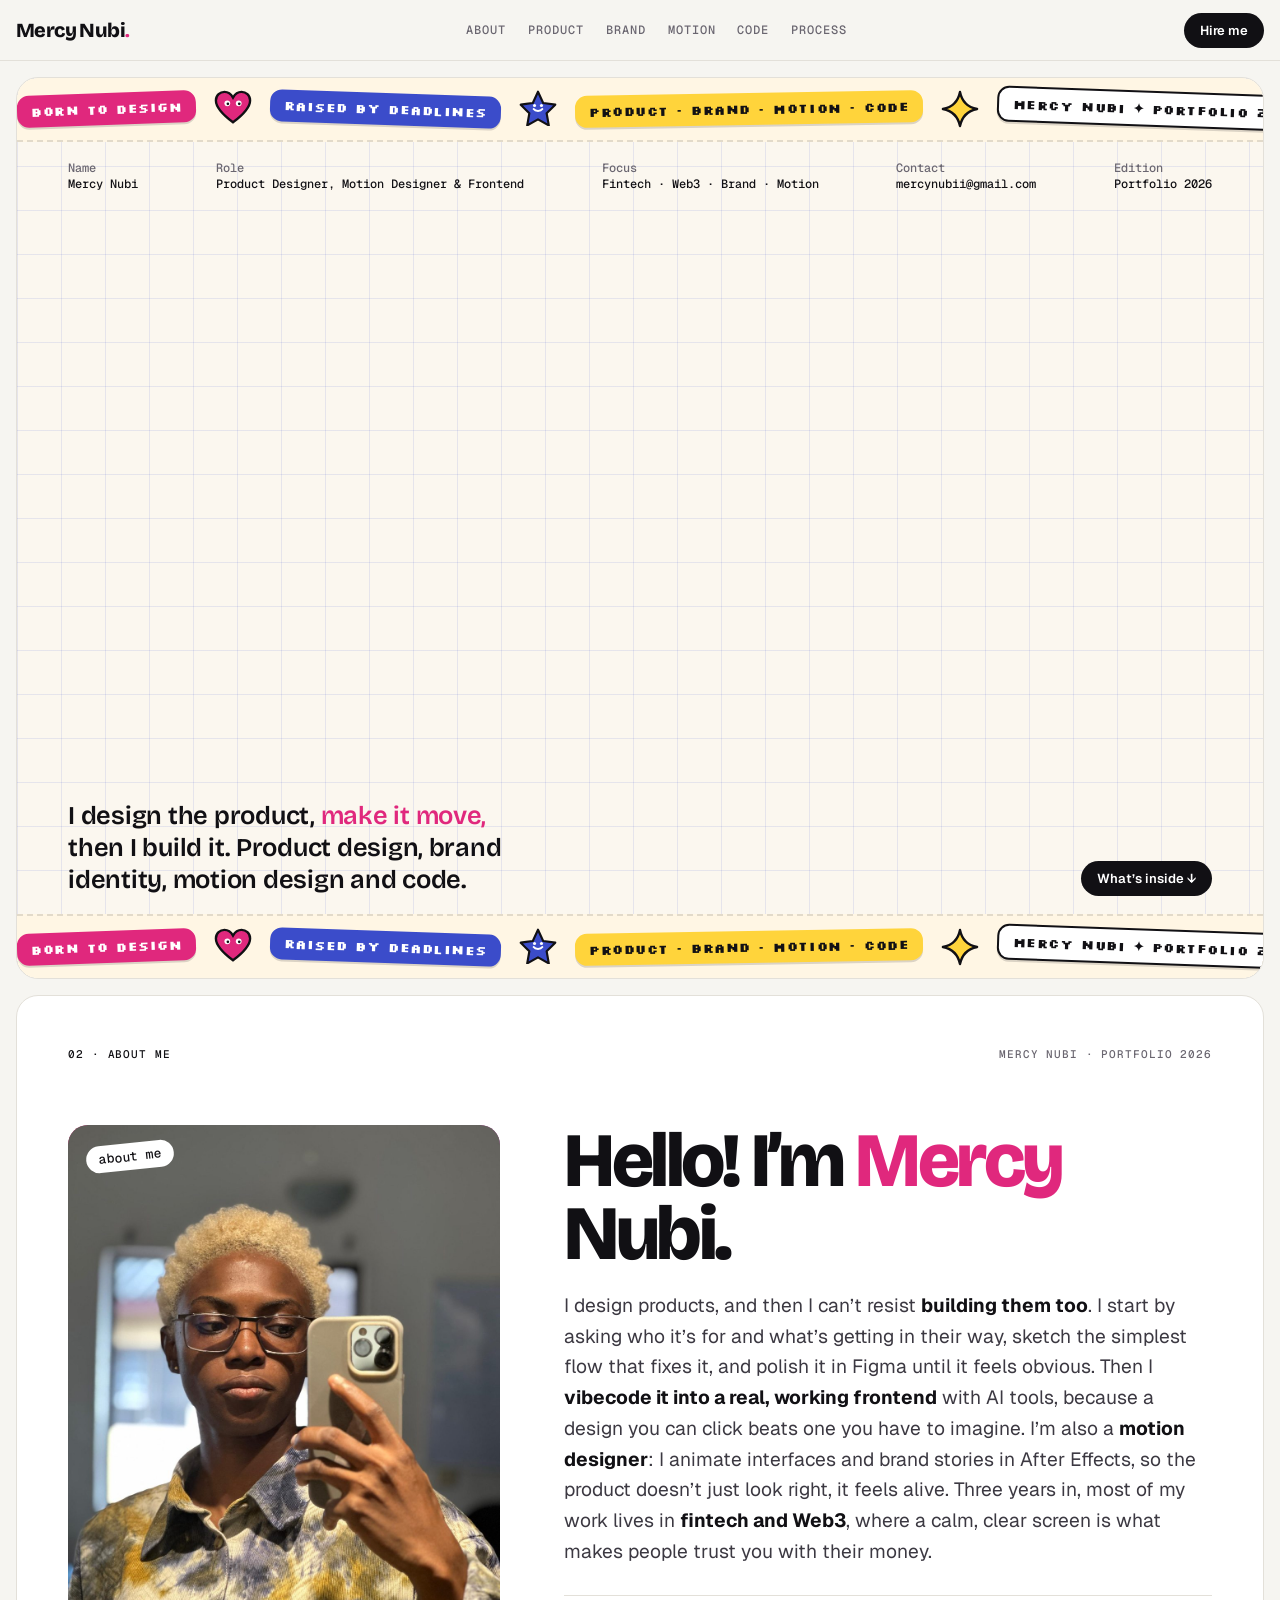
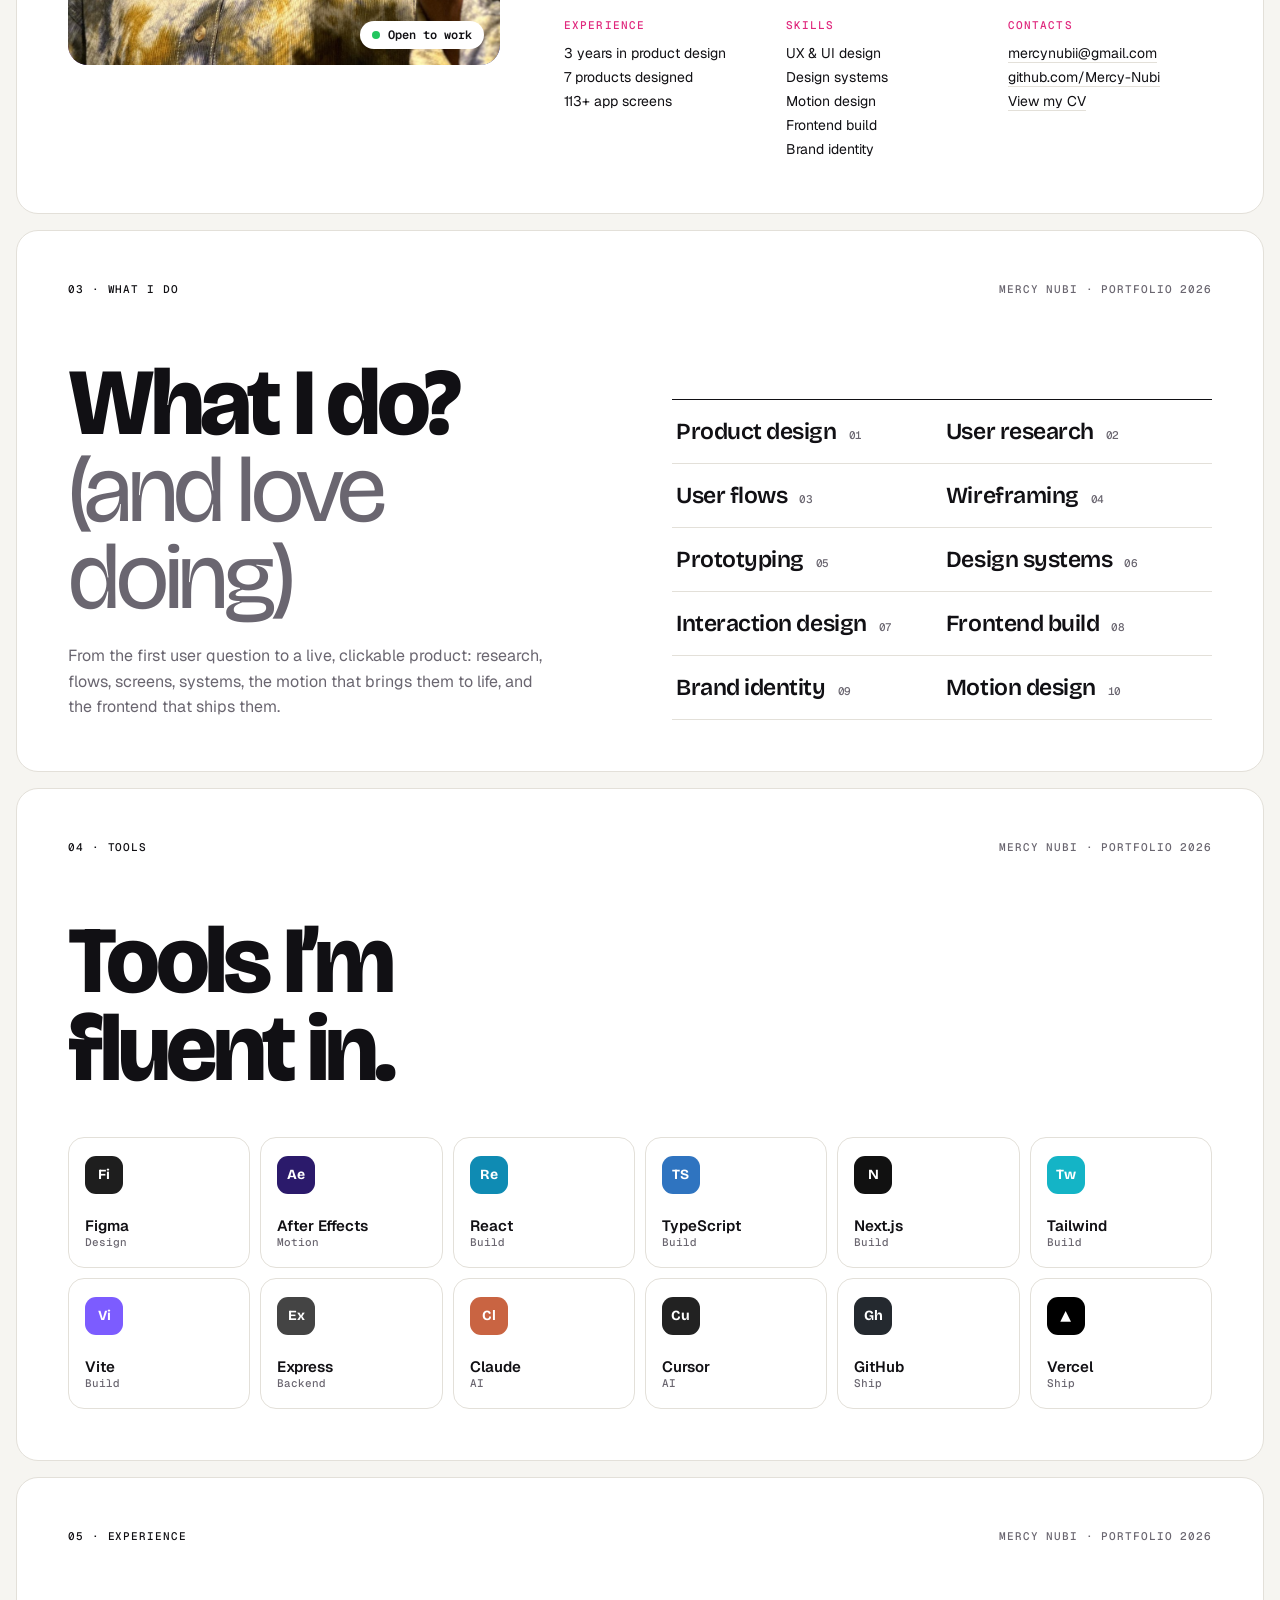
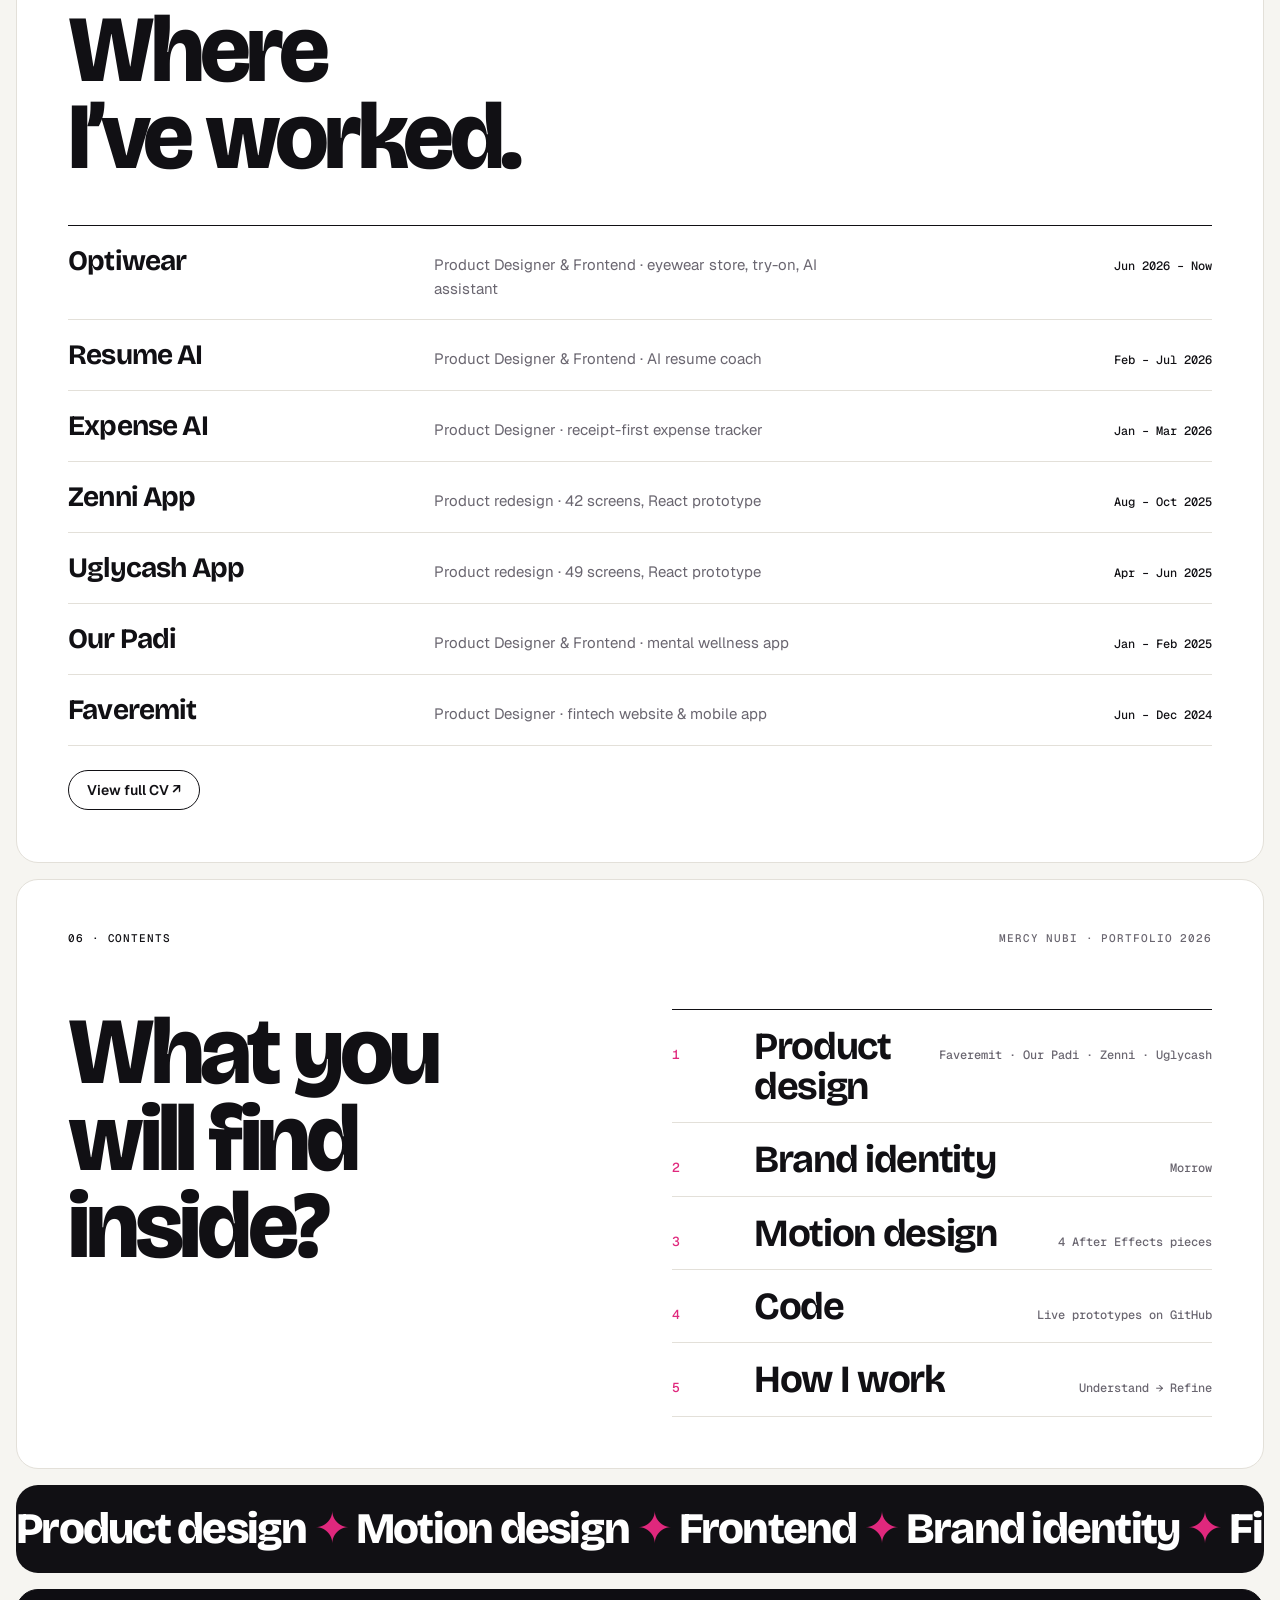
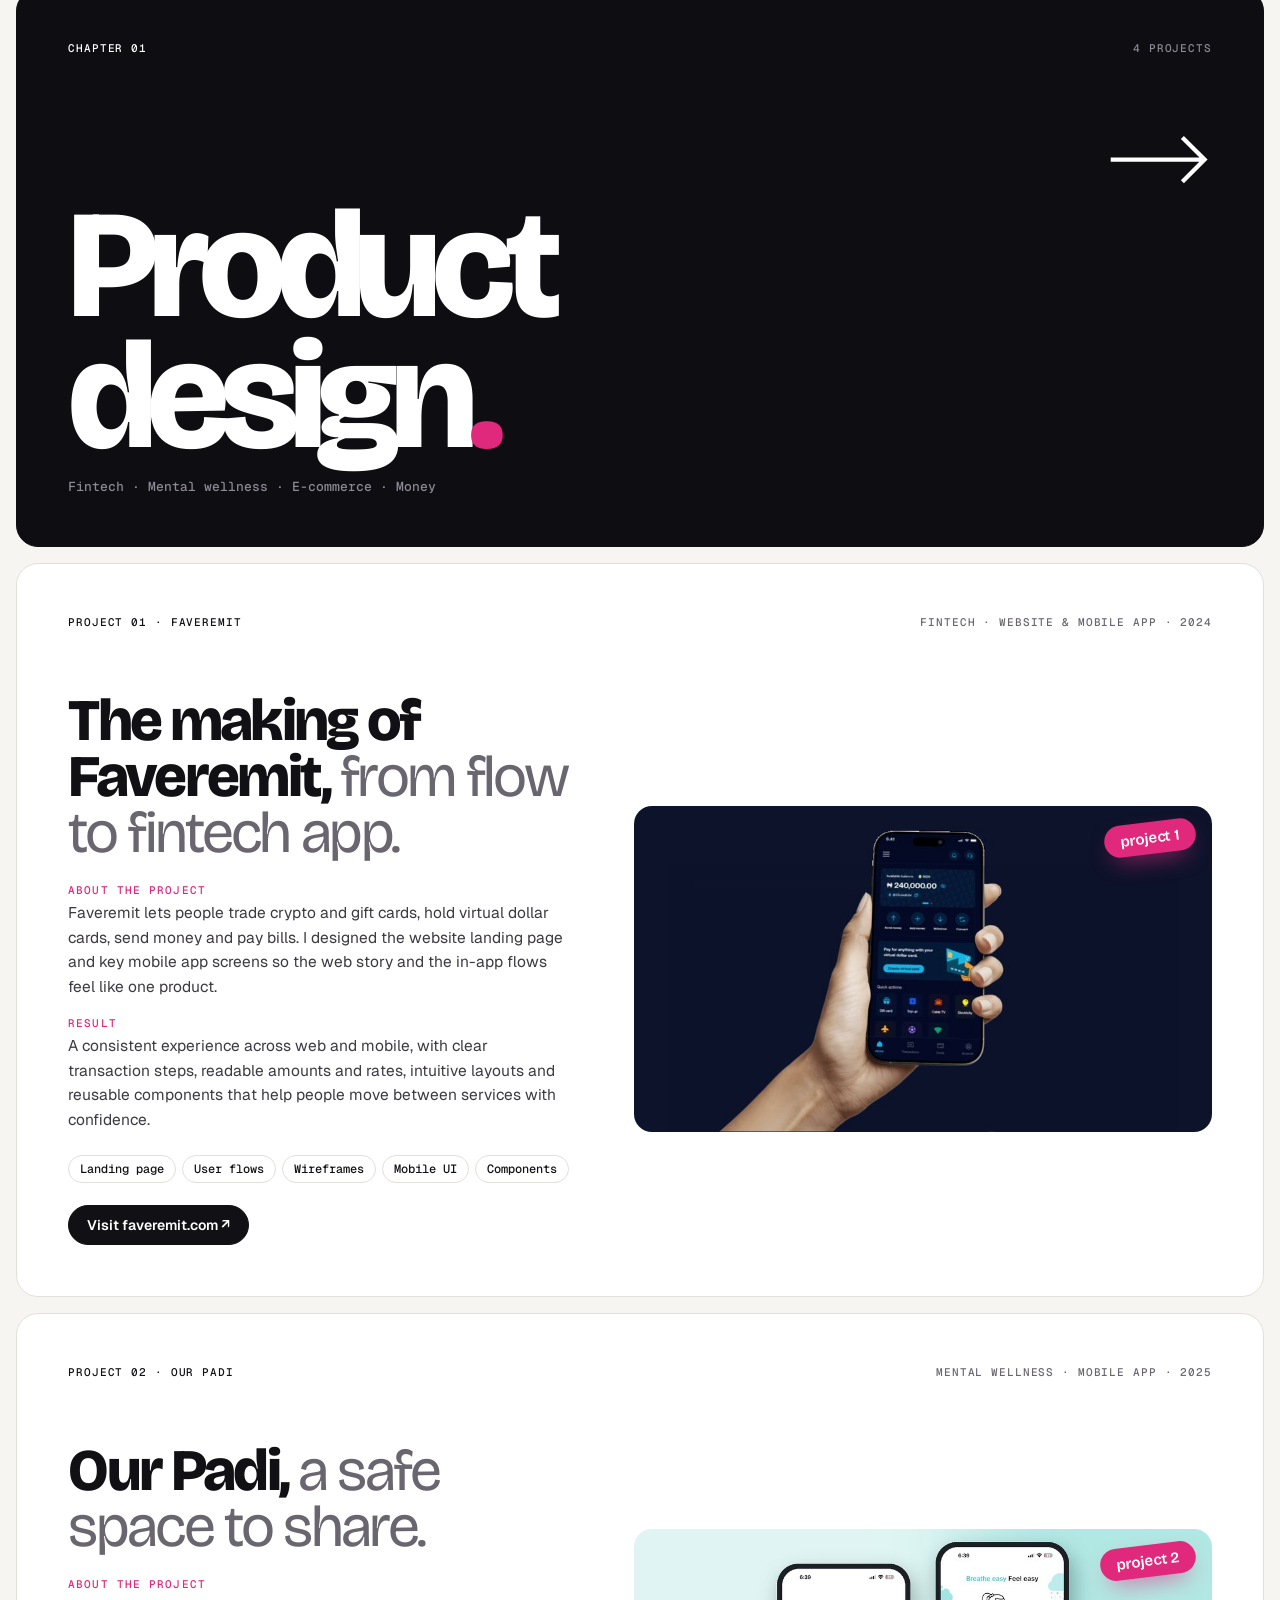
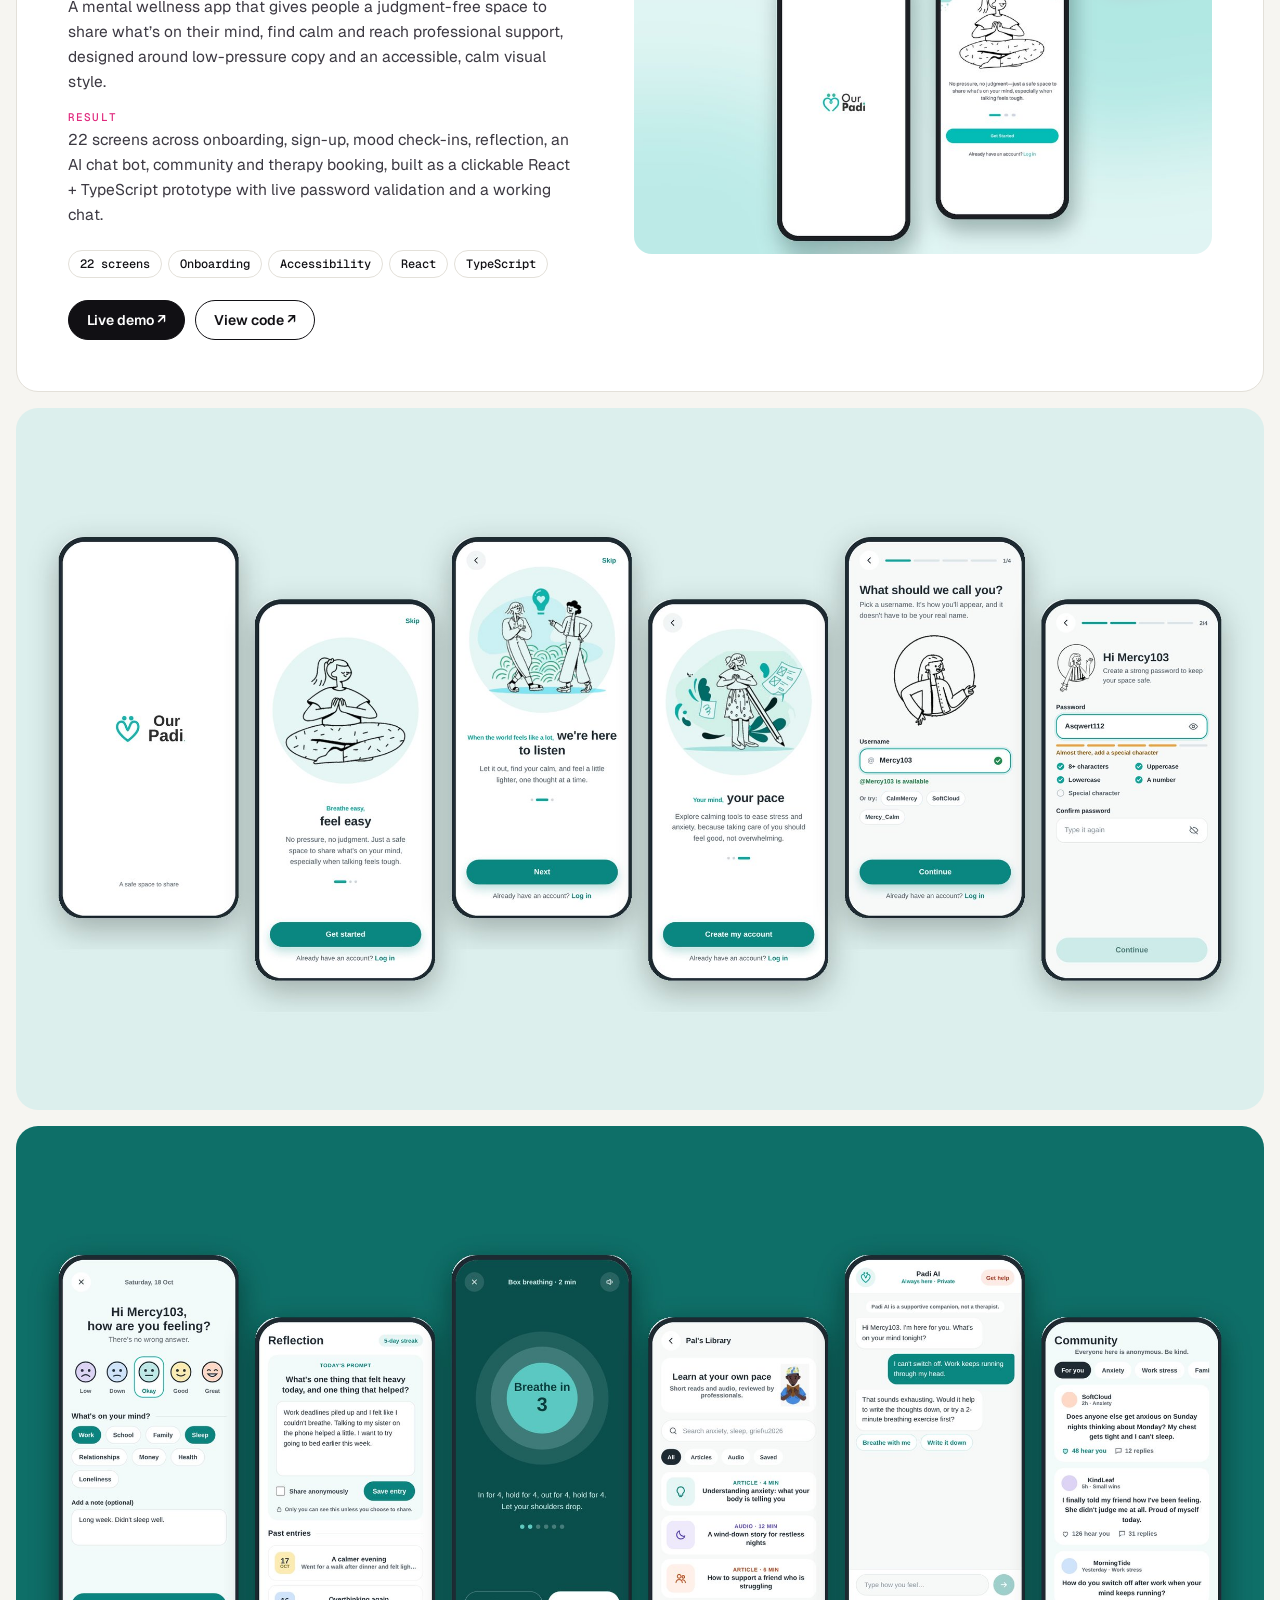
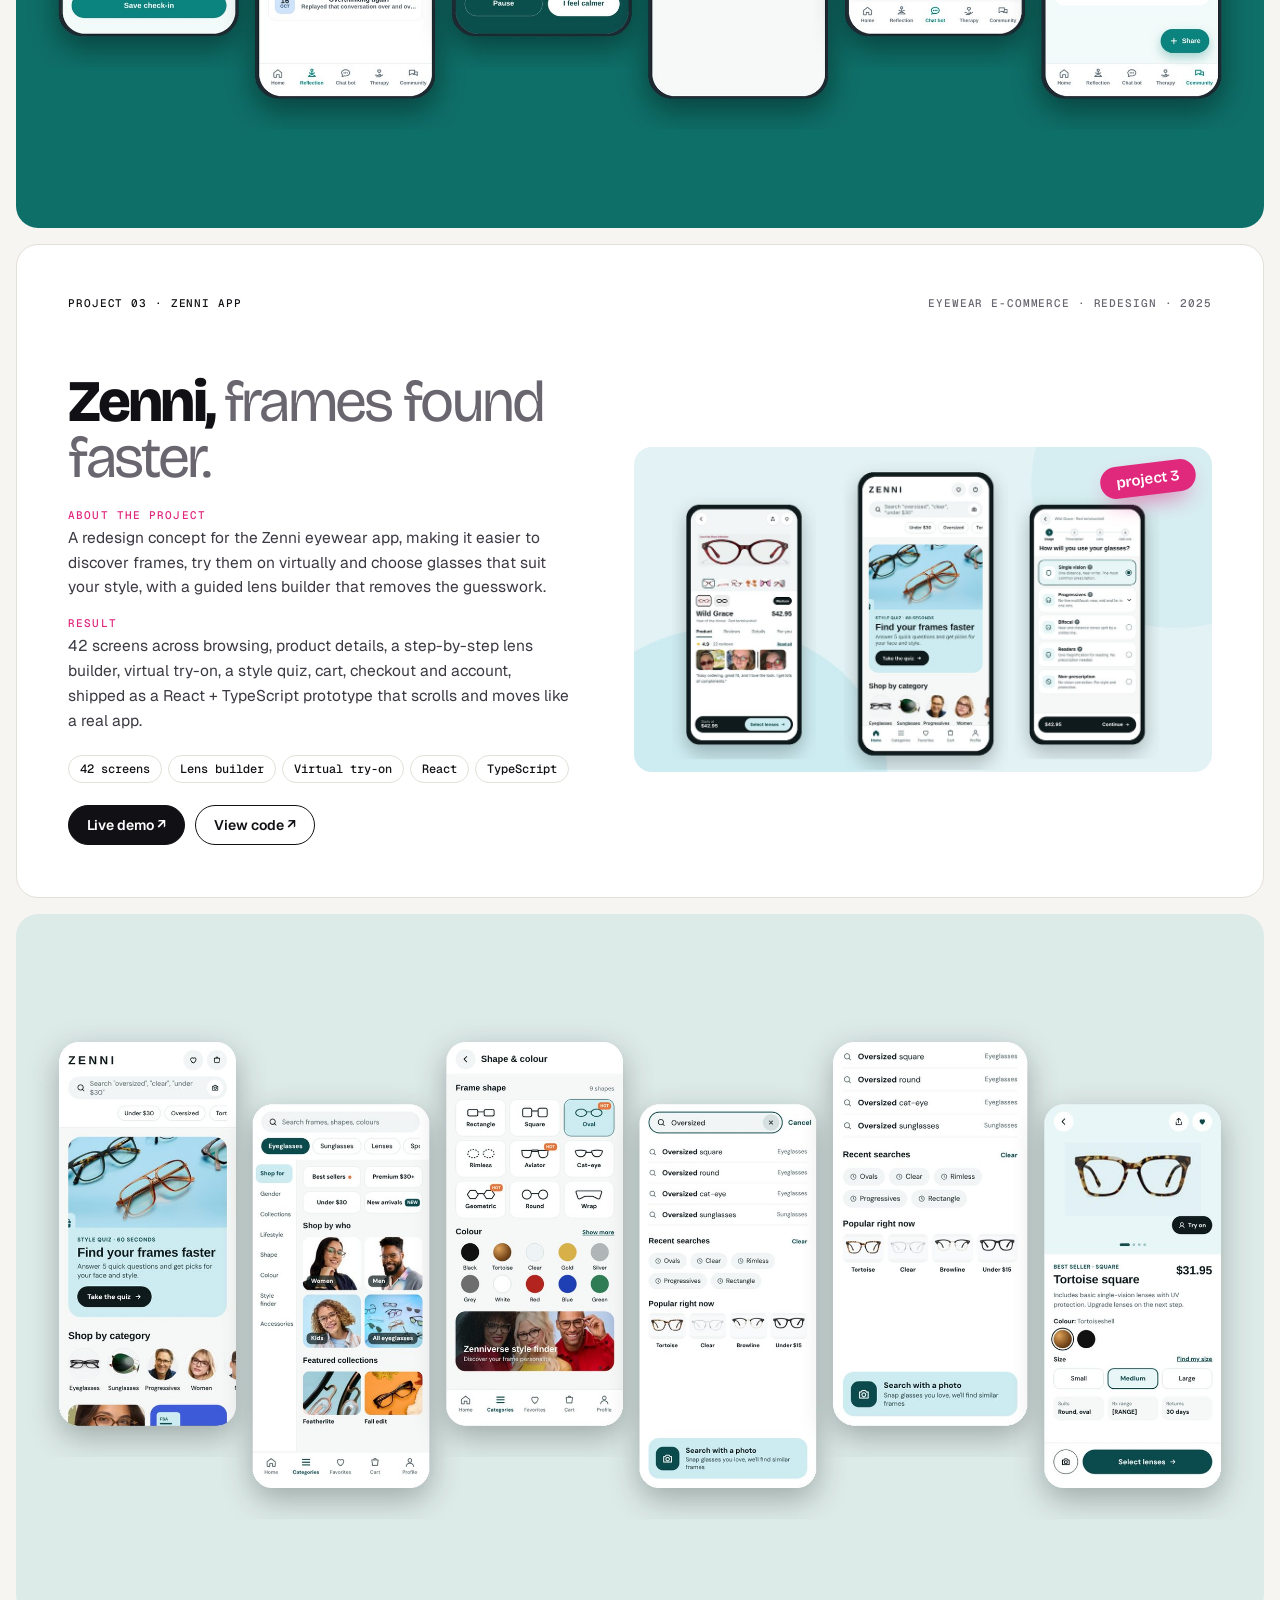
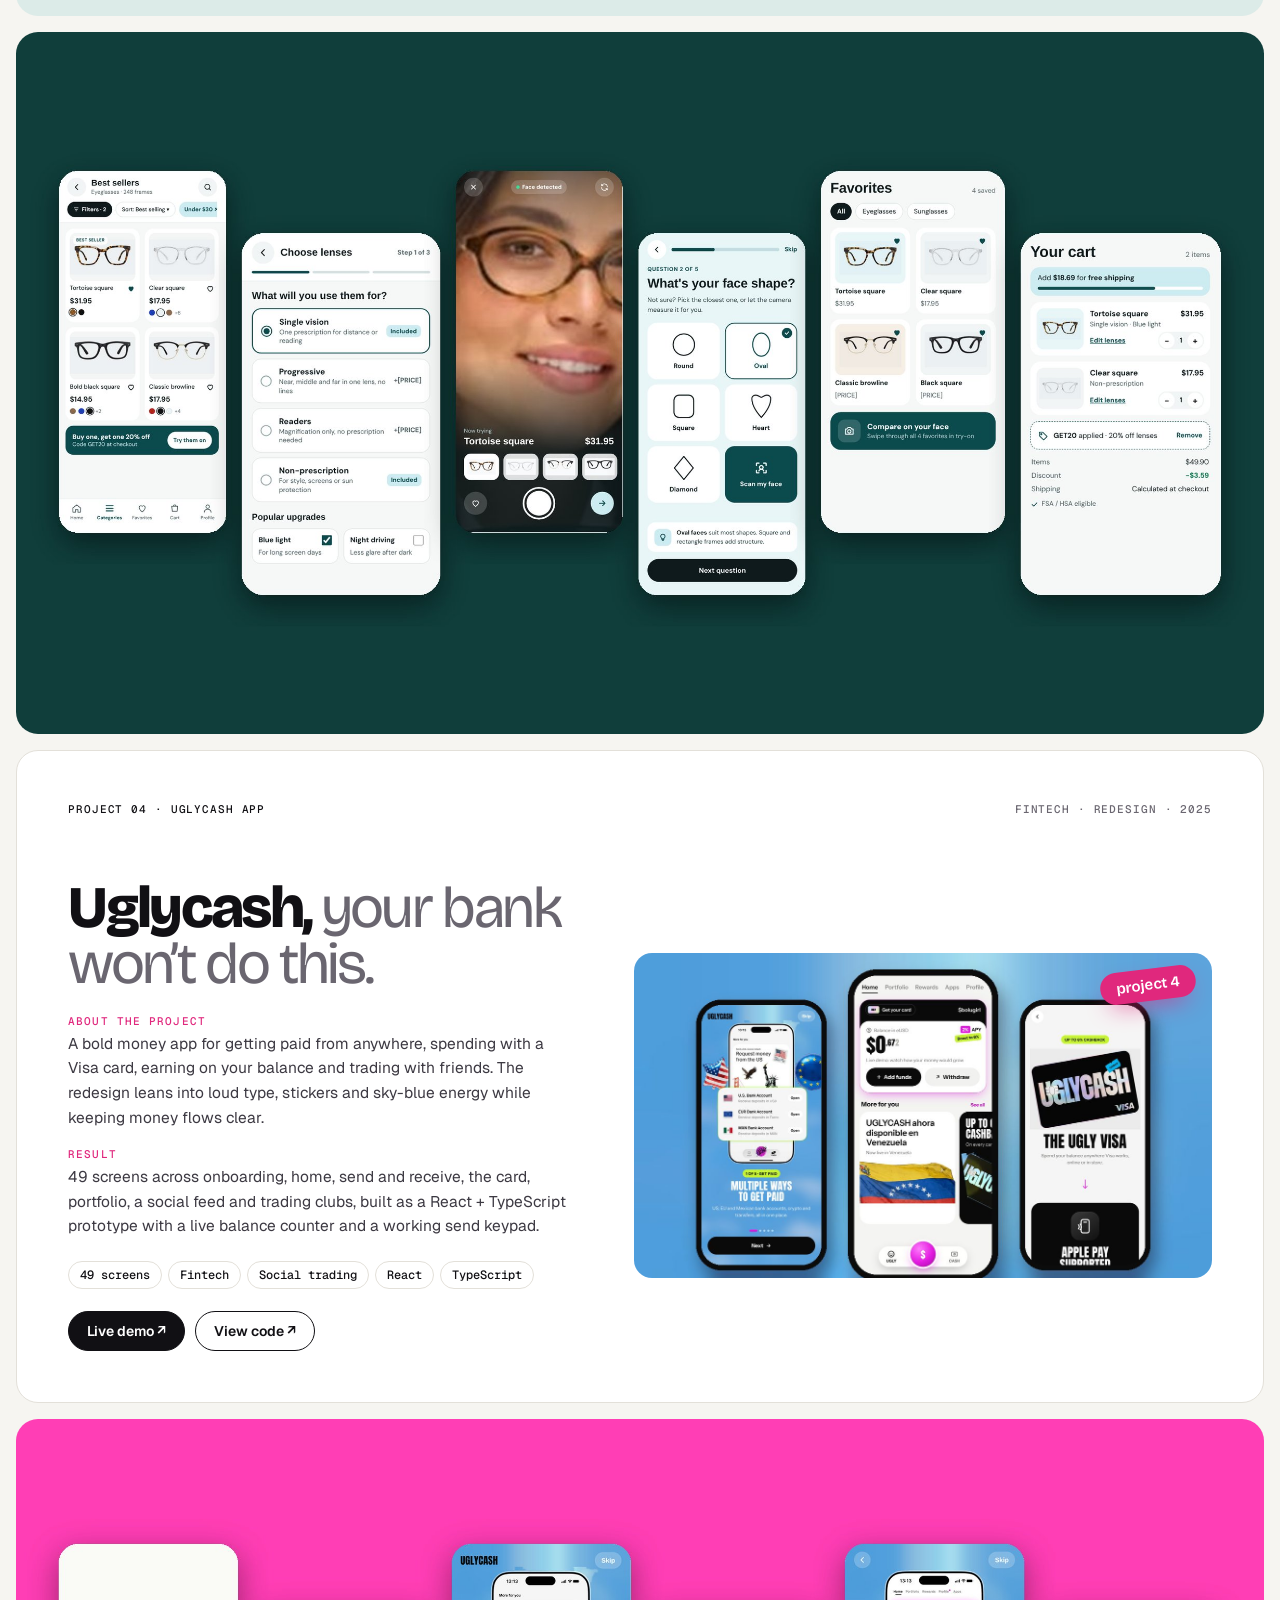
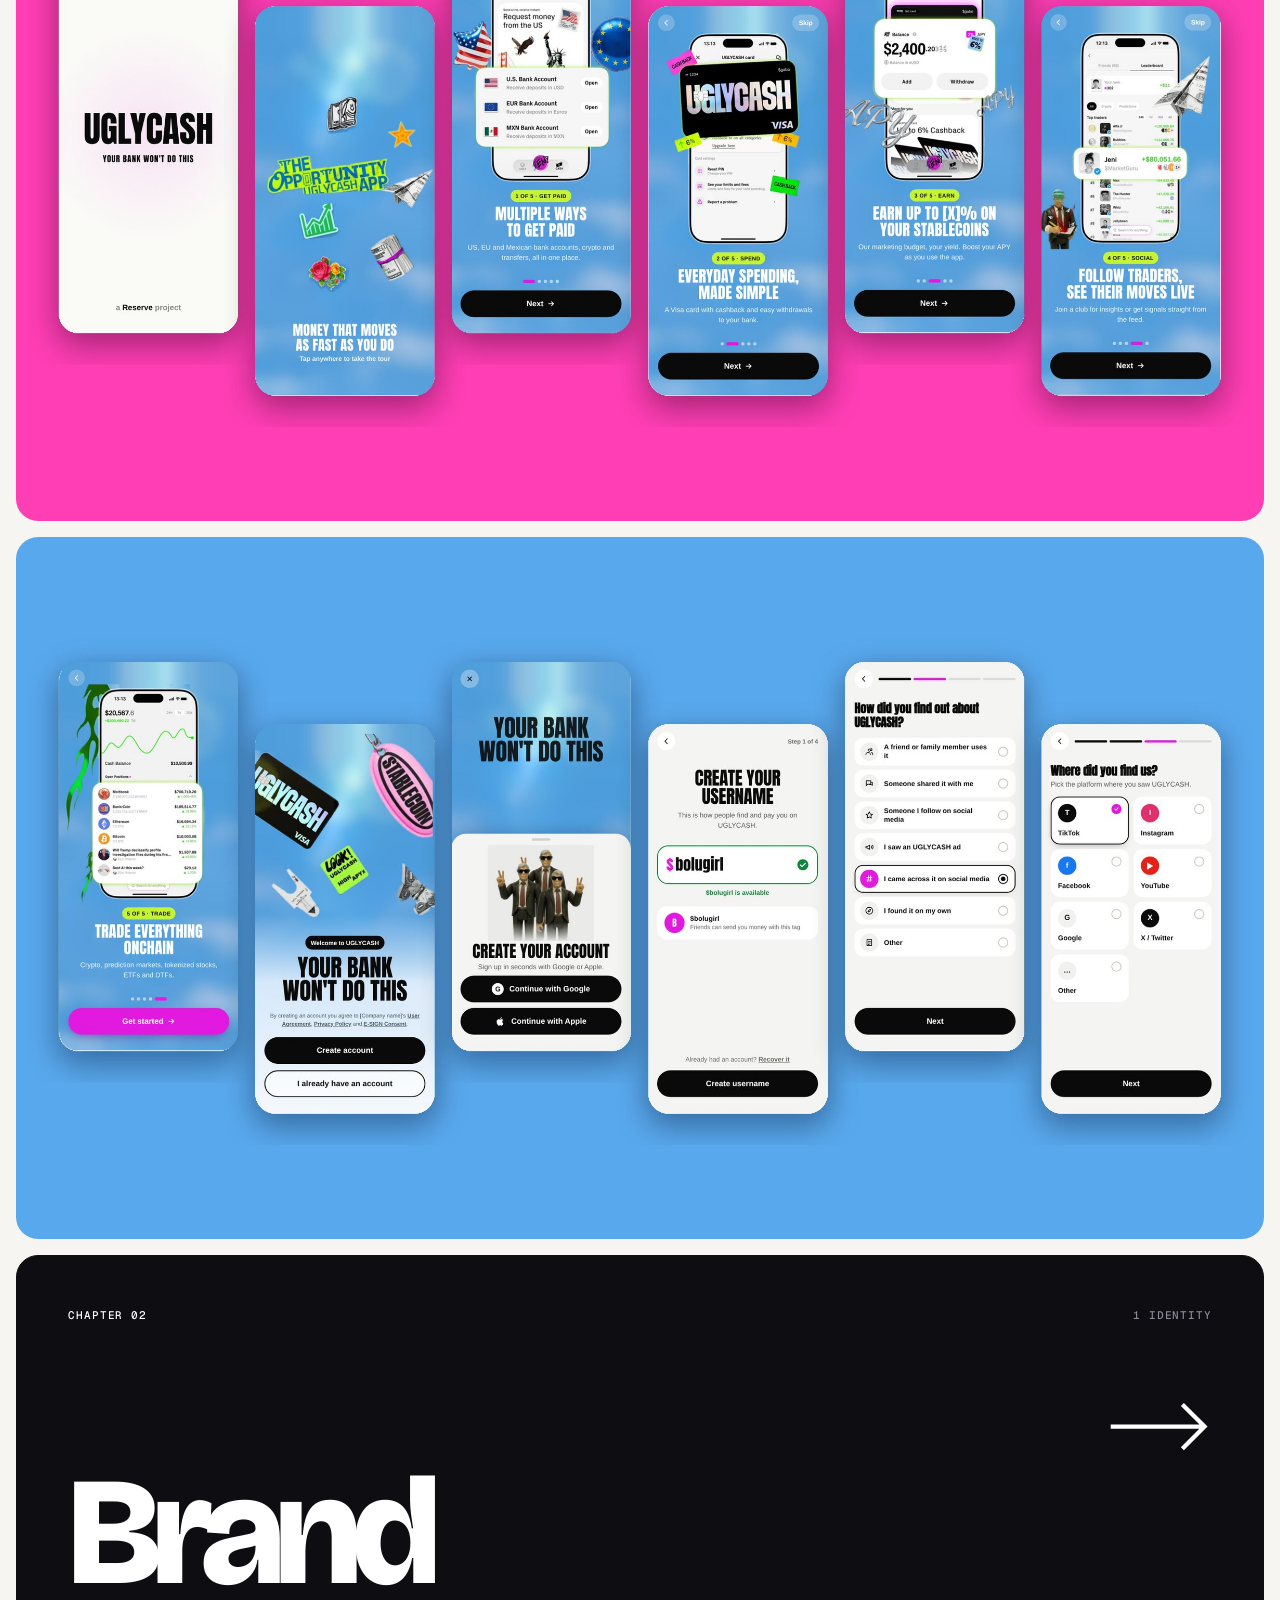
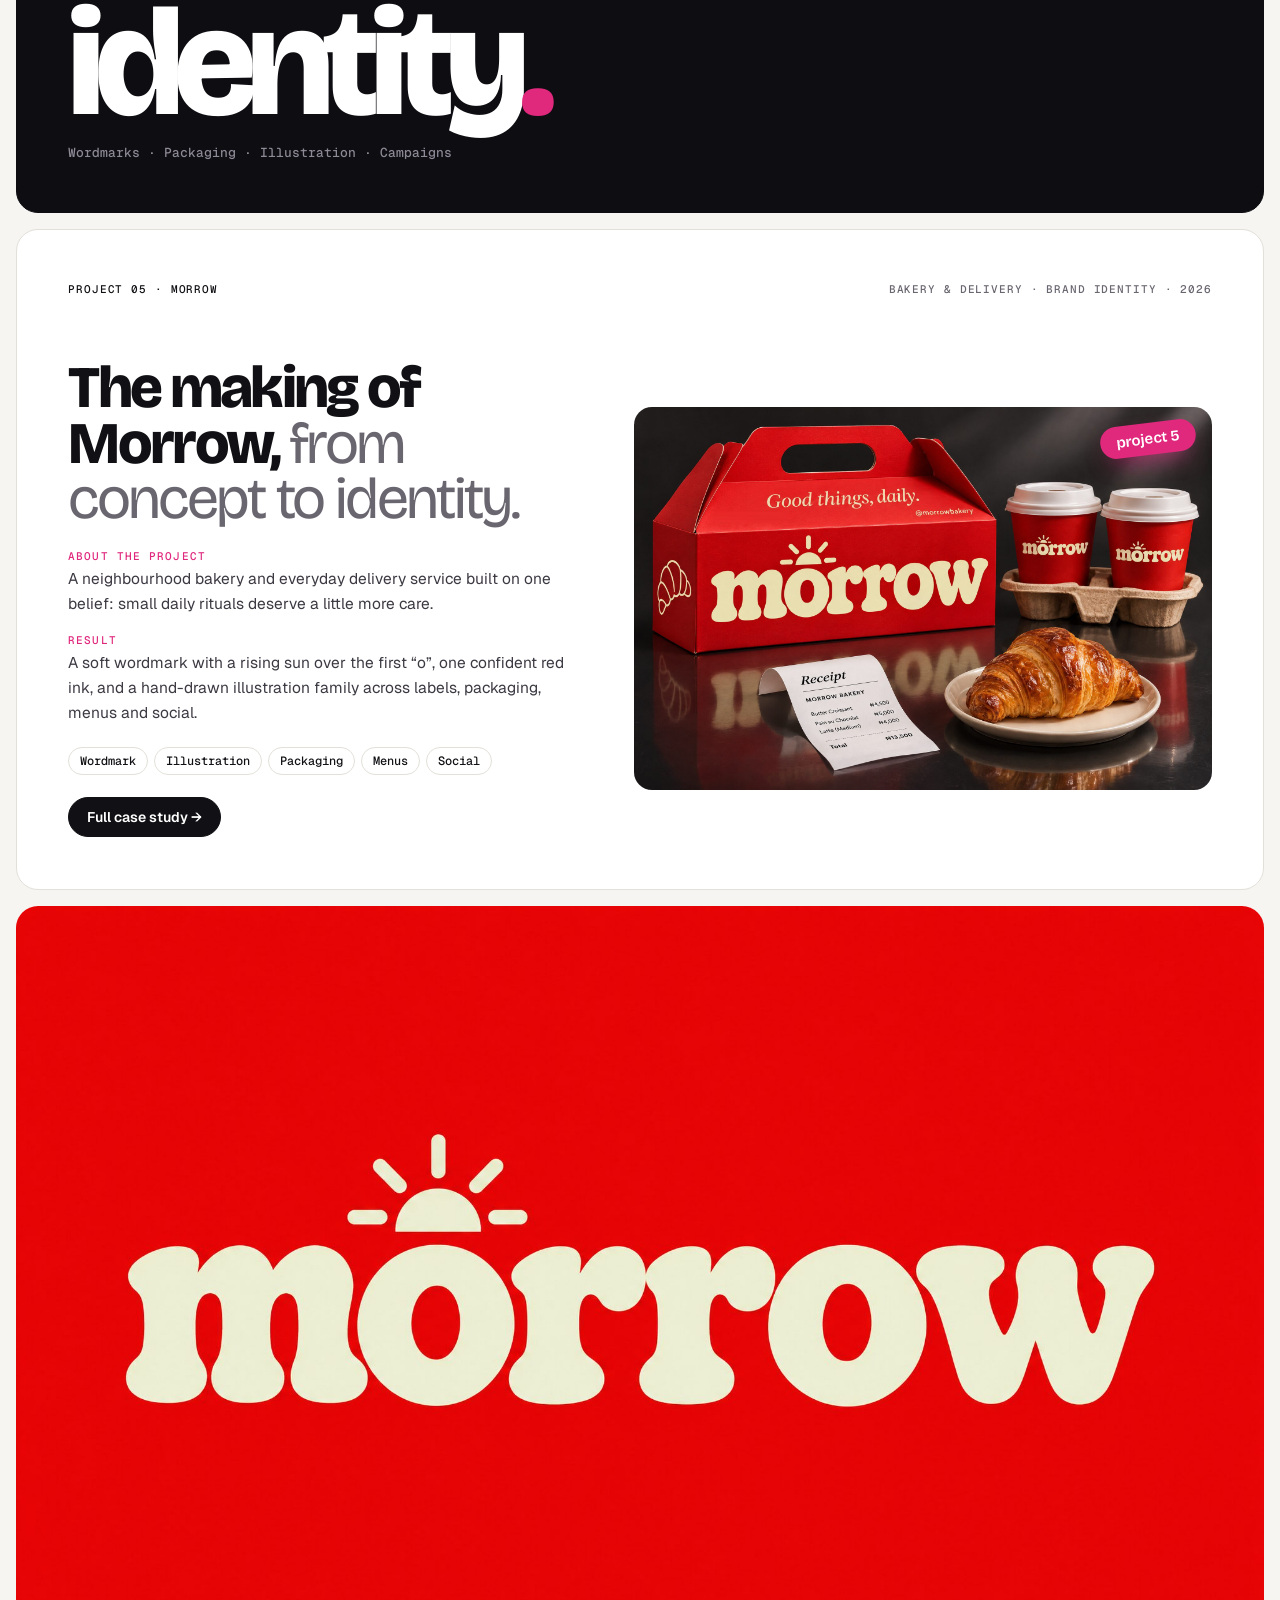
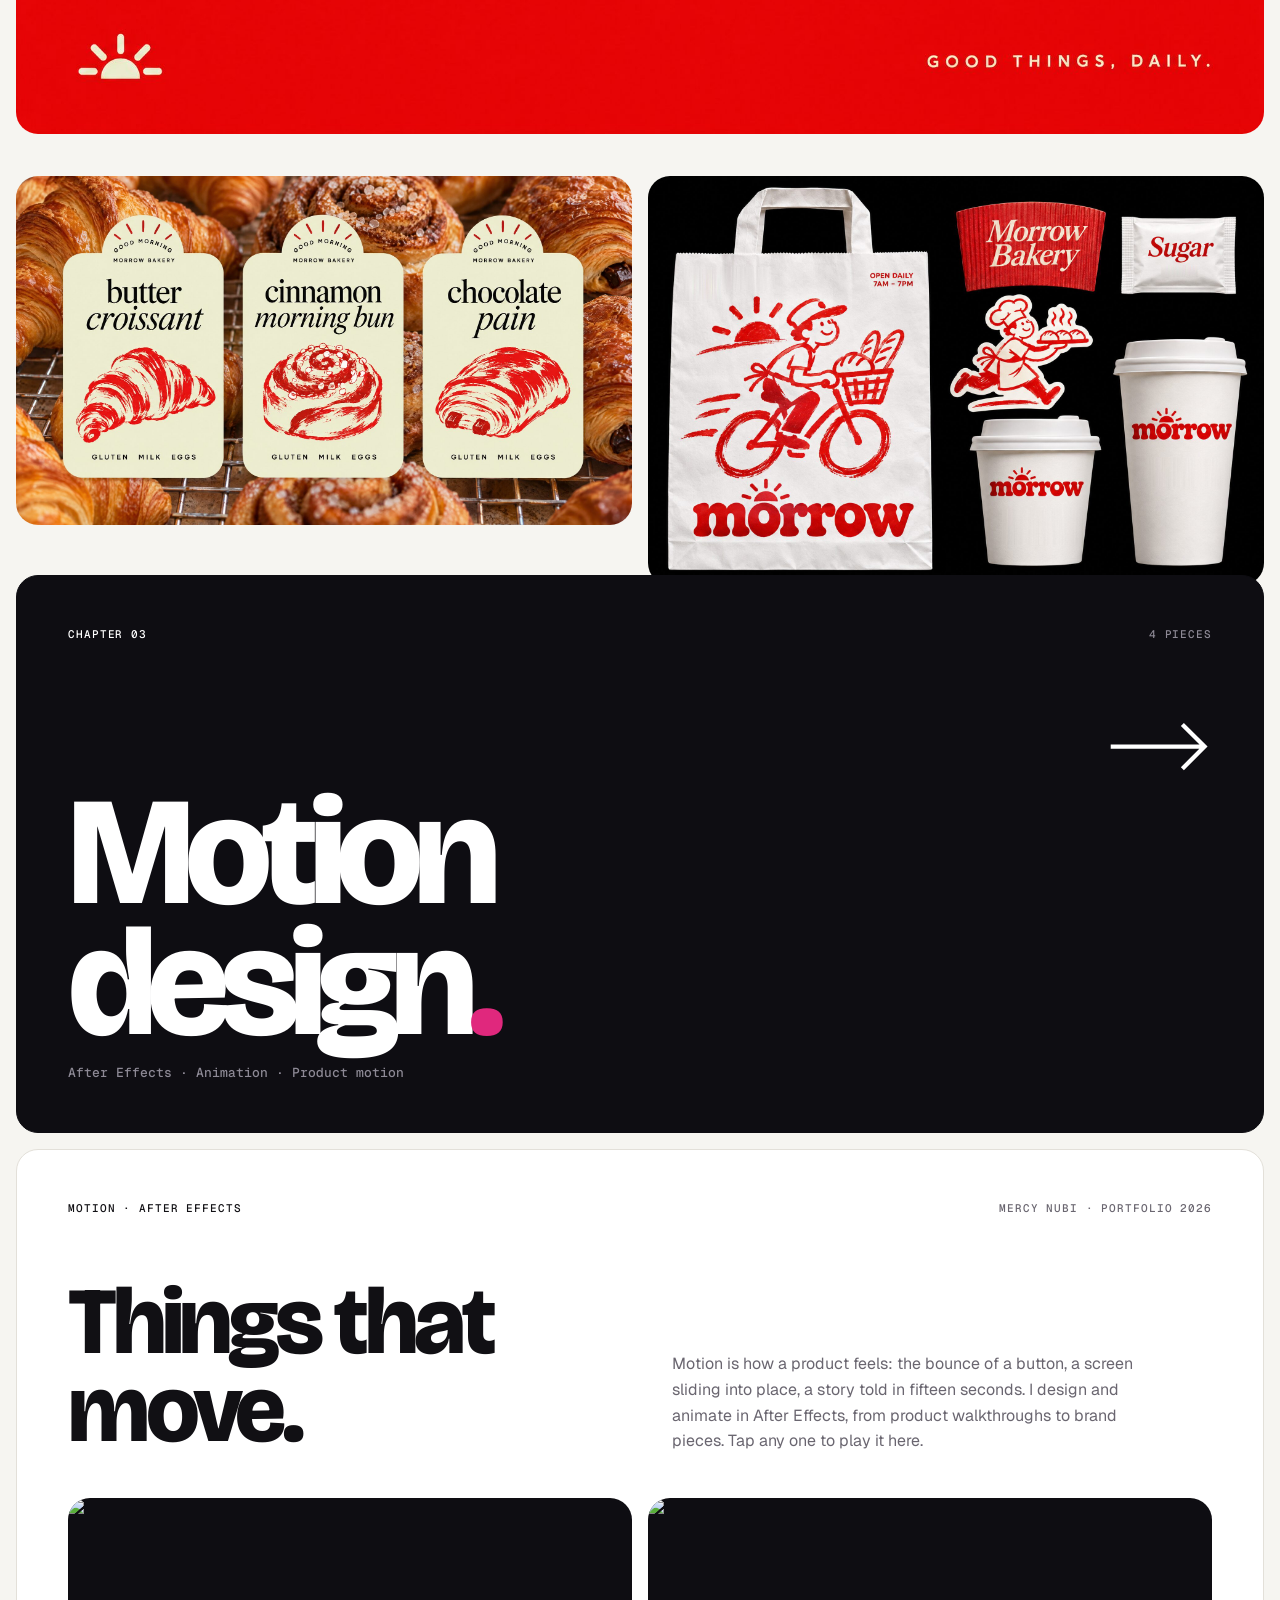
==== index.html @ 8c476820 "New animated 'unboxing my portfolio' cover with Motion Co-Authored-By: Claude Opus 5.5 <noreply@anth" ====
<!doctype html>
<html lang="en">
<head>
<meta charset="utf-8">
<meta name="viewport" content="width=device-width,initial-scale=1">
<title>Mercy Nubi · Portfolio 2026</title>
<meta name="description" content="Mercy Nubi, product designer, motion designer and frontend vibecoder. Portfolio 2026: product design, brand identity, motion design and code.">
<meta property="og:title" content="Mercy Nubi · Portfolio 2026">
<meta property="og:description" content="Product design, brand identity, motion design and code by Mercy Nubi.">
<meta property="og:image" content="/assets/boards/zenni-1.jpg">
<link rel="preconnect" href="https://fonts.googleapis.com">
<link rel="preconnect" href="https://fonts.gstatic.com" crossorigin>
<link rel="stylesheet" href="https://fonts.googleapis.com/css2?family=Bricolage+Grotesque:opsz,wght@12..96,400;12..96,600;12..96,800&family=Geist:wght@400;500;600&family=Geist+Mono:wght@400;500&family=Silkscreen:wght@400;700&display=swap">
<style>
:root{
  --paper:#F6F5F1; --white:#FFFFFF; --ink:#111014; --muted:#6A6670; --line:#E3E0D9;
  --pink:#E0287D; --pink-soft:#FCE4F0; --indigo:#3B4CCA; --night:#0E0D12;
  --display:"Bricolage Grotesque","Arial Narrow",system-ui,sans-serif;
  --body:"Geist",system-ui,-apple-system,"Segoe UI",sans-serif;
  --mono:"Geist Mono",ui-monospace,Menlo,monospace;
  /* Layout: a portfolio deck on the web. Each section is a "slide" with a meta bar; black divider slides open each chapter. */
  color-scheme:light;
}
*{box-sizing:border-box;margin:0;padding:0}
html{scroll-behavior:smooth}
body{background:var(--paper);color:var(--ink);font:400 16px/1.6 var(--body);-webkit-font-smoothing:antialiased}
img{display:block;width:100%;height:auto}
a{color:inherit}
:focus-visible{outline:2px solid var(--pink);outline-offset:3px;border-radius:4px}
::selection{background:var(--pink);color:#fff}
.wrap{width:min(1320px,100% - 32px);margin-inline:auto}

/* top nav */
.top{position:sticky;top:0;z-index:30;background:color-mix(in srgb,var(--paper) 86%,transparent);backdrop-filter:blur(10px);border-bottom:1px solid var(--line)}
.top .wrap{display:flex;align-items:center;justify-content:space-between;height:60px;gap:16px}
.brand{font:800 20px var(--display);letter-spacing:-.03em;text-decoration:none}
.brand b{color:var(--pink)}
.top nav{display:flex;gap:22px;font:500 12px var(--mono);letter-spacing:.08em;text-transform:uppercase}
.top nav a{text-decoration:none;color:var(--muted)}
.top nav a:hover{color:var(--ink)}
.hire{font:600 13px var(--body);text-decoration:none;background:var(--ink);color:#fff;border-radius:999px;padding:9px 16px;transition:background .2s}
.hire:hover{background:var(--pink)}
@media (max-width:860px){.top nav{display:none}}

/* slide frame */
.slide{background:var(--white);border:1px solid var(--line);border-radius:22px;margin-top:16px;padding:clamp(22px,4vw,56px);position:relative;overflow:hidden}
.meta{display:flex;justify-content:space-between;gap:12px;font:500 11px var(--mono);letter-spacing:.08em;text-transform:uppercase;color:var(--muted);margin-bottom:clamp(28px,5vw,64px)}
.meta b{color:var(--ink);font-weight:500}
h2.big{font:800 clamp(44px,7.4vw,112px)/.92 var(--display);letter-spacing:-.045em}
h2.big em{font-style:normal;color:var(--muted);font-weight:400}

/* 01 cover */
.cover{min-height:min(88vh,860px);display:flex;flex-direction:column;justify-content:space-between;background:var(--white)}
.cover .row{display:grid;grid-template-columns:repeat(5,auto);justify-content:space-between;gap:18px;font:500 12px var(--mono);color:var(--muted)}
.cover .row span b{display:block;color:var(--ink);font-weight:500}
.cover h1{font:800 clamp(88px,19.5vw,300px)/.8 var(--display);letter-spacing:-.065em;margin-left:-.04em;position:relative;z-index:2}
.cover h1 .yr{font:400 clamp(20px,2.4vw,34px) var(--mono);letter-spacing:0;color:var(--pink);vertical-align:top;margin-left:.3em}
.cover .sub{display:flex;justify-content:space-between;align-items:end;gap:24px;flex-wrap:wrap}
.cover .sub p{font:600 clamp(18px,2vw,26px)/1.25 var(--display);max-width:26ch;letter-spacing:-.01em}
.cover .sub p span{color:var(--pink)}
.folders{position:absolute;inset:0;pointer-events:none;z-index:1}
.folder{position:absolute;pointer-events:auto;display:flex;flex-direction:column;align-items:center;gap:6px;text-decoration:none;font:500 12px var(--mono);color:var(--ink);transition:transform .3s cubic-bezier(.2,.8,.2,1.4)}
.folder:hover{transform:translateY(-6px) rotate(-3deg)}
.folder svg{width:clamp(56px,6vw,84px);filter:drop-shadow(0 10px 14px rgba(59,76,202,.25))}
.f1{right:30%;top:19%;transform:rotate(-6deg)}.f2{right:17%;top:15%;transform:rotate(4deg)}.f3{right:5%;top:21%;transform:rotate(-3deg)}
.f1:hover,.f2:hover,.f3:hover{transform:translateY(-6px) rotate(0)}
.cursor{position:absolute;right:15%;top:27%;width:30px;z-index:3;animation:nudge 3.6s ease-in-out infinite}
@keyframes nudge{50%{transform:translate(-18px,14px)}}
@media (max-width:760px){.cover .row{grid-template-columns:1fr 1fr}.folders,.cursor{display:none}}

/* 02 hello */
.hello{display:grid;grid-template-columns:.8fr 1.2fr;gap:clamp(24px,5vw,72px);align-items:start}
.avatar{aspect-ratio:4/5;border-radius:20px;background:linear-gradient(150deg,var(--pink),var(--indigo));display:grid;place-items:center;position:relative;overflow:hidden}
.avatar > img{position:absolute;inset:0;width:100%;height:100%;object-fit:cover;object-position:50% 28%}
.avatar::after{content:"about me";position:absolute;left:18px;top:18px;font:500 13px var(--mono);background:#fff;color:var(--ink);border-radius:999px;padding:5px 12px;transform:rotate(-6deg)}
.avatar .sticker{position:absolute;right:16px;bottom:16px;background:#fff;color:var(--ink);font:600 12px var(--mono);border-radius:999px;padding:6px 12px;display:flex;align-items:center;gap:8px}
.avatar .sticker i{width:8px;height:8px;border-radius:50%;background:#22c55e;animation:ping 2s infinite}
@keyframes ping{0%{box-shadow:0 0 0 0 #22c55e99}80%,100%{box-shadow:0 0 0 9px #22c55e00}}
.hello h2{font:800 clamp(40px,6vw,88px)/.95 var(--display);letter-spacing:-.045em;margin-bottom:20px}
.hello h2 span{color:var(--pink)}
.hello .intro{font-size:clamp(17px,1.5vw,20px);color:#3c3942;max-width:56ch;margin-bottom:28px}
.hello .intro strong{color:var(--ink)}
.cols3{display:grid;grid-template-columns:repeat(3,1fr);gap:18px;border-top:1px solid var(--line);padding-top:22px}
.cols3 h4{font:500 11px var(--mono);letter-spacing:.1em;text-transform:uppercase;color:var(--pink);margin-bottom:10px}
.cols3 li{list-style:none;font-size:14px;line-height:1.7}
.cols3 a{text-decoration:none;border-bottom:1px solid var(--line)}
.cols3 a:hover{color:var(--pink);border-color:var(--pink)}
@media (max-width:860px){.hello{grid-template-columns:1fr}.avatar{aspect-ratio:4/5;max-width:440px}.cols3{grid-template-columns:1fr 1fr}}

/* 03 what i do */
.split{display:grid;grid-template-columns:1fr 1fr;gap:clamp(24px,5vw,72px);align-items:end}
.split .lead{color:var(--muted);max-width:44ch;font-size:16px;margin-top:22px}
.skills{display:grid;grid-template-columns:1fr 1fr;border-top:1px solid var(--ink)}
.skills div{padding:18px 4px;border-bottom:1px solid var(--line);font:600 clamp(18px,1.8vw,24px) var(--display);letter-spacing:-.02em;display:flex;gap:12px;align-items:baseline;transition:color .2s,padding .25s}
.skills div:hover{color:var(--pink);padding-left:12px}
.skills small{font:500 11px var(--mono);color:var(--muted)}
@media (max-width:860px){.split{grid-template-columns:1fr}}

/* 04 tools */
.tools{display:grid;grid-template-columns:repeat(6,1fr);gap:10px;margin-top:clamp(24px,4vw,44px)}
.tool{border:1px solid var(--line);border-radius:16px;padding:18px 16px;display:flex;flex-direction:column;gap:22px;transition:transform .25s,border-color .25s,background .25s}
.tool:hover{transform:translateY(-4px);border-color:var(--ink)}
.tool i{width:38px;height:38px;border-radius:11px;display:grid;place-items:center;font:700 14px var(--display);font-style:normal;color:#fff}
.tool b{font:600 15px var(--body)}
.tool small{display:block;font:500 11px var(--mono);color:var(--muted)}
@media (max-width:1000px){.tools{grid-template-columns:repeat(3,1fr)}}
@media (max-width:520px){.tools{grid-template-columns:repeat(2,1fr)}}

/* 05 where i've worked */
.jobs{list-style:none;border-top:1px solid var(--ink);margin-top:clamp(24px,4vw,44px)}
.jobs li{display:grid;grid-template-columns:1.1fr 1.4fr 1fr;gap:18px;padding:18px 0;border-bottom:1px solid var(--line);align-items:baseline;transition:background .2s,padding .25s}
.jobs li:hover{background:var(--paper);padding-inline:12px}
.jobs b{font:700 clamp(20px,2.2vw,30px) var(--display);letter-spacing:-.03em}
.jobs span{color:var(--muted);font-size:15px}
.jobs time{font:500 12px var(--mono);color:var(--ink);text-align:right;font-variant-numeric:tabular-nums}
.cvlink{display:inline-flex;gap:8px;align-items:center;margin-top:24px;font:600 14px var(--body);text-decoration:none;border:1px solid var(--ink);border-radius:999px;padding:10px 18px;transition:background .2s,color .2s}
.cvlink:hover{background:var(--ink);color:#fff}
@media (max-width:760px){.jobs li{grid-template-columns:1fr auto}.jobs span{grid-column:1/-1;order:3}}

/* 06 contents */
.toc{list-style:none;border-top:1px solid var(--ink);counter-reset:t}
.toc li{counter-increment:t}
.toc a{display:grid;grid-template-columns:70px 1fr auto;gap:12px;align-items:baseline;padding:16px 0;border-bottom:1px solid var(--line);text-decoration:none;transition:color .2s}
.toc a::before{content:counter(t);font:500 13px var(--mono);color:var(--pink)}
.toc a b{font:700 clamp(24px,3vw,40px)/1.05 var(--display);letter-spacing:-.035em}
.toc a span{font:500 12px var(--mono);color:var(--muted)}
.toc a:hover b{color:var(--pink)}

/* divider slides */
.divider{background:var(--night);color:#fff;border-color:var(--night);min-height:min(62vh,560px);display:flex;flex-direction:column;justify-content:space-between}
.divider .meta{color:#8d8995}.divider .meta b{color:#fff}
.divider .arrow{align-self:flex-end;width:clamp(60px,8vw,120px);stroke:#fff;transition:transform .4s}
.divider:hover .arrow{transform:translateX(12px)}
.divider h2{font:800 clamp(64px,12vw,190px)/.85 var(--display);letter-spacing:-.06em}
.divider h2 span{color:var(--pink)}
.divider p{font:500 13px var(--mono);color:#8d8995;margin-top:16px}


/* ===== COVER: unboxing my portfolio ===== */
.unbox{--grid:rgba(59,76,202,.11);background:#FBF7EF;background-image:linear-gradient(var(--grid) 1px,transparent 1px),linear-gradient(90deg,var(--grid) 1px,transparent 1px);background-size:44px 44px;padding:0;min-height:min(94vh,920px);display:flex;flex-direction:column;justify-content:space-between}
.unbox .row{padding:18px clamp(22px,4vw,56px) 0;position:relative;z-index:4}
.tape{overflow:hidden;background:#FFF6E4;border-bottom:2px dashed rgba(17,16,20,.12);position:relative;z-index:4}
.tape.bottom{border-bottom:0;border-top:2px dashed rgba(17,16,20,.12)}
.tape-track{display:flex;width:max-content;gap:18px;align-items:center;padding:12px 0;will-change:transform}
.stk{display:inline-flex;align-items:center;gap:8px;white-space:nowrap;font:700 13px 'Silkscreen',var(--mono);letter-spacing:.04em;padding:8px 14px;border-radius:12px;box-shadow:0 2px 0 rgba(17,16,20,.15);transform:rotate(var(--r,0deg))}
.stk.p{background:var(--pink);color:#fff}.stk.i{background:var(--indigo);color:#fff}.stk.y{background:#FFD43B;color:var(--ink)}.stk.w{background:#fff;color:var(--ink);border:2px solid var(--ink)}
.stk svg{width:18px;height:18px}
.tape .ico{width:38px;height:38px;flex:none}
.stage{position:relative;flex:1;display:grid;place-items:center;min-height:min(62vh,600px);perspective:1200px;padding:10px 16px}
.arc{position:absolute;left:0;right:0;margin:0 auto;top:0;width:min(880px,96%);overflow:visible;z-index:1;pointer-events:none}
.arc text{font:700 44px 'Silkscreen',var(--mono);fill:var(--indigo);letter-spacing:0}
.arc .dots{fill:var(--pink)}
.boxwrap{position:relative;z-index:2;width:min(420px,58vw);margin-top:clamp(120px,13vw,190px);transform-style:preserve-3d;cursor:pointer;will-change:transform}
.boxwrap img{width:100%;height:auto;display:block;filter:drop-shadow(0 30px 30px rgba(59,76,202,.18));user-select:none;-webkit-user-drag:none}
.boxshadow{position:absolute;left:12%;right:12%;bottom:-26px;height:34px;border-radius:50%;background:radial-gradient(closest-side,rgba(17,16,20,.28),transparent);z-index:1;will-change:transform,opacity}
.boxhint{position:absolute;left:50%;bottom:-62px;transform:translateX(-50%);font:500 11px var(--mono);letter-spacing:.12em;text-transform:uppercase;color:var(--muted);white-space:nowrap}
.float{position:absolute;z-index:3;text-decoration:none;will-change:transform}
.float.folder{display:flex;flex-direction:column;align-items:center;gap:6px;font:700 12px 'Silkscreen',var(--mono);color:var(--ink)}
.float.folder svg{width:clamp(54px,5.4vw,78px);filter:drop-shadow(0 10px 14px rgba(59,76,202,.25))}
.fl1{left:8%;top:34%}.fl2{left:16%;top:66%}.fl3{right:9%;top:30%}.fl4{right:15%;top:64%}
.fl5{left:28%;top:76%}.fl6{right:28%;top:78%}.fl7{left:5%;top:84%}.fl8{right:5%;top:86%}
.float.icon svg{width:clamp(40px,4vw,58px);height:auto;filter:drop-shadow(0 6px 10px rgba(17,16,20,.15))}
.unbox .sub{padding:0 clamp(22px,4vw,56px) 18px;position:relative;z-index:4}
.unbox h1.sr{position:absolute;width:1px;height:1px;overflow:hidden;clip:rect(0 0 0 0)}
@media (max-width:760px){.unbox{min-height:auto}.arc text{font-size:46px}.boxwrap{width:62vw;margin-top:84px}.fl5,.fl6,.fl7,.fl8{display:none}.fl1{left:1%;top:42%}.fl2{left:1%;top:68%}.fl3{right:1%;top:42%}.fl4{right:1%;top:68%}.float.folder svg{width:40px}.float.folder{font-size:9px}.stage{min-height:480px}.boxhint{bottom:-54px}}
@media (prefers-reduced-motion:reduce){.tape-track{transform:none!important}}

/* project intro */
.proj-intro{display:grid;grid-template-columns:1fr 1.15fr;gap:clamp(24px,5vw,72px);align-items:center}
.proj-intro h3{font:800 clamp(34px,4.6vw,66px)/.95 var(--display);letter-spacing:-.045em;margin-bottom:22px}
.proj-intro h3 span{color:var(--muted);font-weight:400}
.ab{display:grid;gap:16px;margin-bottom:22px}
.ab h4{font:500 11px var(--mono);letter-spacing:.1em;text-transform:uppercase;color:var(--pink);margin-bottom:4px}
.ab p{color:#3c3942;font-size:15.5px;max-width:52ch}
.deliv{display:flex;flex-wrap:wrap;gap:6px;margin-bottom:22px}
.deliv li{list-style:none;font:500 12px var(--mono);border:1px solid var(--line);border-radius:999px;padding:5px 11px}
.links{display:flex;flex-wrap:wrap;gap:10px}
.links a{font:600 14px var(--body);text-decoration:none;border-radius:999px;padding:10px 18px;border:1px solid var(--ink);transition:background .2s,color .2s,transform .2s}
.links a.solid{background:var(--ink);color:#fff}
.links a:hover{transform:translateY(-2px);background:var(--pink);border-color:var(--pink);color:#fff}
.pv{position:relative;border-radius:18px;overflow:hidden;background:var(--paper)}
.pv img{transition:transform .8s cubic-bezier(.2,.7,.2,1)}
.pv:hover img{transform:scale(1.03)}
.tag{position:absolute;z-index:2;font:600 15px var(--display);background:var(--pink);color:#fff;border-radius:999px;padding:7px 16px;transform:rotate(-7deg);box-shadow:0 10px 24px -10px var(--pink)}
.tag.tr{right:16px;top:16px}.tag.bl{left:16px;bottom:16px}
@media (max-width:900px){.proj-intro{grid-template-columns:1fr}}

/* galleries */
.bleed{margin-top:16px;border-radius:22px;overflow:hidden}
.grid2{display:grid;grid-template-columns:1fr 1fr;gap:16px;margin-top:16px}
.grid2 > *{border-radius:22px;overflow:hidden}
@media (max-width:700px){.grid2{grid-template-columns:1fr}}
.mo-grid{display:grid;grid-template-columns:1fr 1fr;gap:16px;margin-top:clamp(24px,4vw,44px)}
.mo{margin:0}
.mo-play{position:relative;display:block;width:100%;aspect-ratio:16/9;padding:0;border:0;border-radius:22px;overflow:hidden;background:var(--night);cursor:pointer}
.mo-play img{width:100%;height:100%;object-fit:cover;display:block;color:transparent;font-size:0;transition:transform .5s cubic-bezier(.2,.8,.2,1),opacity .3s}
.mo-play:hover img{transform:scale(1.04);opacity:.85}
.mo-play .pb{position:absolute;left:50%;top:50%;width:68px;height:68px;margin:-34px 0 0 -34px;border-radius:50%;background:var(--pink);display:grid;place-items:center;box-shadow:0 10px 30px -8px rgba(224,40,125,.7);transition:transform .25s}
.mo-play:hover .pb{transform:scale(1.1)}
.mo-play .pb svg{width:22px;height:22px;margin-left:4px;fill:#fff}
.mo iframe{display:block;width:100%;aspect-ratio:16/9;border:0;border-radius:22px;background:#000}
.mo figcaption{display:flex;justify-content:space-between;align-items:baseline;gap:12px;padding:12px 4px 0;font:500 12px var(--mono);color:var(--muted)}
.mo figcaption b{font:700 18px var(--display);letter-spacing:-.02em;color:var(--ink)}
.mo figcaption a{color:var(--muted);text-decoration:none}.mo figcaption a:hover{color:var(--pink)}
@media (max-width:700px){.mo-grid{grid-template-columns:1fr}}


/* code */
.repos{display:grid;grid-template-columns:repeat(3,1fr);gap:14px;margin-top:clamp(24px,4vw,44px)}
.repo{border:1px solid var(--line);border-radius:18px;padding:22px;display:flex;flex-direction:column;gap:12px;transition:transform .25s,border-color .25s,box-shadow .25s}
.repo:hover{transform:translateY(-4px);border-color:var(--ink);box-shadow:0 22px 40px -28px rgba(17,16,20,.6)}
.repo .k{font:500 11px var(--mono);color:var(--muted);display:flex;justify-content:space-between}
.repo .k b{color:var(--pink);font-weight:500}
.repo h4{font:700 24px var(--display);letter-spacing:-.03em}
.repo p{font-size:14.5px;color:#3c3942;flex:1}
.repo .tech{font:500 12px var(--mono);color:var(--indigo)}
.repo .rl{display:flex;justify-content:space-between;gap:10px;font:600 13px var(--body);border-top:1px solid var(--line);padding-top:12px}
.repo .rl a{text-decoration:none}.repo .rl a:hover{color:var(--pink)}
@media (max-width:900px){.repos{grid-template-columns:1fr}}

/* how i work */
.steps{list-style:none;display:grid;grid-template-columns:repeat(4,1fr);gap:10px;margin-top:clamp(24px,4vw,44px);counter-reset:s}
.steps li{counter-increment:s;background:var(--paper);border-radius:18px;padding:22px;min-height:220px;display:flex;flex-direction:column;justify-content:space-between;transition:background .25s,color .25s}
.steps li::before{content:counter(s,decimal-leading-zero);font:800 44px var(--display);letter-spacing:-.04em;color:var(--pink)}
.steps li:hover{background:var(--ink);color:#fff}
.steps h4{font:700 22px var(--display);letter-spacing:-.02em;margin-bottom:6px}
.steps p{font-size:14px;opacity:.8}
@media (max-width:900px){.steps{grid-template-columns:1fr 1fr}}
@media (max-width:520px){.steps{grid-template-columns:1fr}}

/* thanks */
.thanks{background:var(--pink);color:#fff;border-color:var(--pink);text-align:left}
.thanks .meta{color:#ffd1e6}.thanks .meta b{color:#fff}
.thanks h2{font:800 clamp(64px,12vw,190px)/.85 var(--display);letter-spacing:-.06em}
.thanks p{font:500 clamp(16px,1.6vw,20px) var(--body);max-width:46ch;margin:22px 0 28px;color:#ffe9f3}
.mailrow{display:flex;flex-wrap:wrap;gap:12px;align-items:center}
.mailrow span{font:500 clamp(18px,2.4vw,30px) var(--mono);user-select:all;word-break:break-all}
.mailrow button{font:600 14px var(--body);background:#fff;color:var(--ink);border:0;border-radius:999px;padding:12px 20px;cursor:pointer;transition:transform .2s}
.mailrow button:hover{transform:translateY(-2px)}
.thanks .links{margin-top:22px}.thanks .links a{border-color:#fff;color:#fff}.thanks .links a:hover{background:#fff;color:var(--pink)}
footer{display:flex;justify-content:space-between;flex-wrap:wrap;gap:10px;font:500 12px var(--mono);color:var(--muted);padding:26px 0 40px}

/* marquee */
.band{overflow:hidden;margin-top:16px;border-radius:22px;background:var(--ink);padding:18px 0}
.band-track{display:flex;width:max-content;animation:slide 34s linear infinite;font:800 clamp(26px,3.4vw,48px) var(--display);letter-spacing:-.04em;color:#fff;white-space:nowrap}
.band-track span{padding-right:.4em}
.band-track em{font-style:normal;color:var(--pink)}
@keyframes slide{to{transform:translateX(-50%)}}

/* reveal: transform only, content always visible */
.rv{transform:translateY(26px);transition:transform .9s cubic-bezier(.2,.7,.2,1)}
.rv.in{transform:none}
@media (prefers-reduced-motion:reduce){html{scroll-behavior:auto}.band-track,.cursor,.avatar .sticker i{animation:none}.rv{transform:none;transition:none}*{transition:none!important}}
</style>
<script>if(!matchMedia('(prefers-reduced-motion: reduce)').matches){document.documentElement.classList.add('m');setTimeout(()=>document.documentElement.classList.remove('m'),4000)}</script>
<style>.m .unbox .float,.m .unbox .boxwrap,.m .unbox .arc{opacity:0}</style>
</head>
<body>

<header class="top">
  <div class="wrap">
    <a class="brand" href="#cover">Mercy Nubi<b>.</b></a>
    <nav aria-label="Sections">
      <a href="#hello">About</a><a href="#product">Product</a><a href="#brand">Brand</a><a href="#motion-design">Motion</a><a href="#code">Code</a><a href="#process">Process</a>
    </nav>
    <a class="hire" href="#contact">Hire me</a>
  </div>
</header>

<main class="wrap">

  <!-- 01 COVER -->
  <section class="slide cover unbox" id="cover" aria-label="Portfolio cover">
    <div class="tape top" aria-hidden="true"><div class="tape-track"><span class="stk p" style="--r:-2deg">Born to design</span><span class="ico"><svg viewBox="0 0 40 36" aria-hidden="true"><path d="M20 34C8 25 2 18 2 11 2 5.5 6.5 2 11 2c4 0 7 2.5 9 6 2-3.5 5-6 9-6 4.5 0 9 3.5 9 9 0 7-6 14-18 23z" fill="#E0287D" stroke="#111014" stroke-width="2.5"/><circle cx="14" cy="14" r="3" fill="#fff"/><circle cx="26" cy="14" r="3" fill="#fff"/><circle cx="14.6" cy="14.6" r="1.4" fill="#111014"/><circle cx="26.6" cy="14.6" r="1.4" fill="#111014"/></svg></span><span class="stk i" style="--r:2deg">Raised by deadlines</span><span class="ico"><svg viewBox="0 0 44 42" aria-hidden="true"><path d="M22 2l6 13 14 2-10 10 2.5 14L22 34l-12.5 7L12 27 2 17l14-2z" fill="#3B4CCA" stroke="#111014" stroke-width="2.5" stroke-linejoin="round"/><path d="M17 22c2 3 8 3 10 0" stroke="#fff" stroke-width="2.4" fill="none" stroke-linecap="round"/><circle cx="18" cy="18" r="1.8" fill="#fff"/><circle cx="26" cy="18" r="1.8" fill="#fff"/></svg></span><span class="stk y" style="--r:-1deg">Product · Brand · Motion · Code</span><span class="ico"><svg viewBox="0 0 40 40" aria-hidden="true"><path d="M20 2c2 10 8 16 18 18-10 2-16 8-18 18-2-10-8-16-18-18 10-2 16-8 18-18z" fill="#FFD43B" stroke="#111014" stroke-width="2.5" stroke-linejoin="round"/></svg></span><span class="stk w" style="--r:2deg">Mercy Nubi ✦ Portfolio 2026</span><span class="ico"><svg viewBox="0 0 44 36" aria-hidden="true"><rect x="2" y="2" width="40" height="32" rx="9" fill="#E0287D" stroke="#111014" stroke-width="2.5"/><path d="M18 11l11 7-11 7z" fill="#fff"/></svg></span><span class="stk p" style="--r:1deg">Lagos, Nigeria</span><span class="ico"><svg viewBox="0 0 40 36" aria-hidden="true"><path d="M20 34C8 25 2 18 2 11 2 5.5 6.5 2 11 2c4 0 7 2.5 9 6 2-3.5 5-6 9-6 4.5 0 9 3.5 9 9 0 7-6 14-18 23z" fill="#E0287D" stroke="#111014" stroke-width="2.5"/><circle cx="14" cy="14" r="3" fill="#fff"/><circle cx="26" cy="14" r="3" fill="#fff"/><circle cx="14.6" cy="14.6" r="1.4" fill="#111014"/><circle cx="26.6" cy="14.6" r="1.4" fill="#111014"/></svg></span><span class="stk i" style="--r:-2deg">Open to work</span><span class="ico"><svg viewBox="0 0 44 42" aria-hidden="true"><path d="M22 2l6 13 14 2-10 10 2.5 14L22 34l-12.5 7L12 27 2 17l14-2z" fill="#3B4CCA" stroke="#111014" stroke-width="2.5" stroke-linejoin="round"/><path d="M17 22c2 3 8 3 10 0" stroke="#fff" stroke-width="2.4" fill="none" stroke-linecap="round"/><circle cx="18" cy="18" r="1.8" fill="#fff"/><circle cx="26" cy="18" r="1.8" fill="#fff"/></svg></span><span class="stk p" style="--r:-2deg">Born to design</span><span class="ico"><svg viewBox="0 0 40 36" aria-hidden="true"><path d="M20 34C8 25 2 18 2 11 2 5.5 6.5 2 11 2c4 0 7 2.5 9 6 2-3.5 5-6 9-6 4.5 0 9 3.5 9 9 0 7-6 14-18 23z" fill="#E0287D" stroke="#111014" stroke-width="2.5"/><circle cx="14" cy="14" r="3" fill="#fff"/><circle cx="26" cy="14" r="3" fill="#fff"/><circle cx="14.6" cy="14.6" r="1.4" fill="#111014"/><circle cx="26.6" cy="14.6" r="1.4" fill="#111014"/></svg></span><span class="stk i" style="--r:2deg">Raised by deadlines</span><span class="ico"><svg viewBox="0 0 44 42" aria-hidden="true"><path d="M22 2l6 13 14 2-10 10 2.5 14L22 34l-12.5 7L12 27 2 17l14-2z" fill="#3B4CCA" stroke="#111014" stroke-width="2.5" stroke-linejoin="round"/><path d="M17 22c2 3 8 3 10 0" stroke="#fff" stroke-width="2.4" fill="none" stroke-linecap="round"/><circle cx="18" cy="18" r="1.8" fill="#fff"/><circle cx="26" cy="18" r="1.8" fill="#fff"/></svg></span><span class="stk y" style="--r:-1deg">Product · Brand · Motion · Code</span><span class="ico"><svg viewBox="0 0 40 40" aria-hidden="true"><path d="M20 2c2 10 8 16 18 18-10 2-16 8-18 18-2-10-8-16-18-18 10-2 16-8 18-18z" fill="#FFD43B" stroke="#111014" stroke-width="2.5" stroke-linejoin="round"/></svg></span><span class="stk w" style="--r:2deg">Mercy Nubi ✦ Portfolio 2026</span><span class="ico"><svg viewBox="0 0 44 36" aria-hidden="true"><rect x="2" y="2" width="40" height="32" rx="9" fill="#E0287D" stroke="#111014" stroke-width="2.5"/><path d="M18 11l11 7-11 7z" fill="#fff"/></svg></span><span class="stk p" style="--r:1deg">Lagos, Nigeria</span><span class="ico"><svg viewBox="0 0 40 36" aria-hidden="true"><path d="M20 34C8 25 2 18 2 11 2 5.5 6.5 2 11 2c4 0 7 2.5 9 6 2-3.5 5-6 9-6 4.5 0 9 3.5 9 9 0 7-6 14-18 23z" fill="#E0287D" stroke="#111014" stroke-width="2.5"/><circle cx="14" cy="14" r="3" fill="#fff"/><circle cx="26" cy="14" r="3" fill="#fff"/><circle cx="14.6" cy="14.6" r="1.4" fill="#111014"/><circle cx="26.6" cy="14.6" r="1.4" fill="#111014"/></svg></span><span class="stk i" style="--r:-2deg">Open to work</span><span class="ico"><svg viewBox="0 0 44 42" aria-hidden="true"><path d="M22 2l6 13 14 2-10 10 2.5 14L22 34l-12.5 7L12 27 2 17l14-2z" fill="#3B4CCA" stroke="#111014" stroke-width="2.5" stroke-linejoin="round"/><path d="M17 22c2 3 8 3 10 0" stroke="#fff" stroke-width="2.4" fill="none" stroke-linecap="round"/><circle cx="18" cy="18" r="1.8" fill="#fff"/><circle cx="26" cy="18" r="1.8" fill="#fff"/></svg></span><span class="stk p" style="--r:-2deg">Born to design</span><span class="ico"><svg viewBox="0 0 40 36" aria-hidden="true"><path d="M20 34C8 25 2 18 2 11 2 5.5 6.5 2 11 2c4 0 7 2.5 9 6 2-3.5 5-6 9-6 4.5 0 9 3.5 9 9 0 7-6 14-18 23z" fill="#E0287D" stroke="#111014" stroke-width="2.5"/><circle cx="14" cy="14" r="3" fill="#fff"/><circle cx="26" cy="14" r="3" fill="#fff"/><circle cx="14.6" cy="14.6" r="1.4" fill="#111014"/><circle cx="26.6" cy="14.6" r="1.4" fill="#111014"/></svg></span><span class="stk i" style="--r:2deg">Raised by deadlines</span><span class="ico"><svg viewBox="0 0 44 42" aria-hidden="true"><path d="M22 2l6 13 14 2-10 10 2.5 14L22 34l-12.5 7L12 27 2 17l14-2z" fill="#3B4CCA" stroke="#111014" stroke-width="2.5" stroke-linejoin="round"/><path d="M17 22c2 3 8 3 10 0" stroke="#fff" stroke-width="2.4" fill="none" stroke-linecap="round"/><circle cx="18" cy="18" r="1.8" fill="#fff"/><circle cx="26" cy="18" r="1.8" fill="#fff"/></svg></span><span class="stk y" style="--r:-1deg">Product · Brand · Motion · Code</span><span class="ico"><svg viewBox="0 0 40 40" aria-hidden="true"><path d="M20 2c2 10 8 16 18 18-10 2-16 8-18 18-2-10-8-16-18-18 10-2 16-8 18-18z" fill="#FFD43B" stroke="#111014" stroke-width="2.5" stroke-linejoin="round"/></svg></span><span class="stk w" style="--r:2deg">Mercy Nubi ✦ Portfolio 2026</span><span class="ico"><svg viewBox="0 0 44 36" aria-hidden="true"><rect x="2" y="2" width="40" height="32" rx="9" fill="#E0287D" stroke="#111014" stroke-width="2.5"/><path d="M18 11l11 7-11 7z" fill="#fff"/></svg></span><span class="stk p" style="--r:1deg">Lagos, Nigeria</span><span class="ico"><svg viewBox="0 0 40 36" aria-hidden="true"><path d="M20 34C8 25 2 18 2 11 2 5.5 6.5 2 11 2c4 0 7 2.5 9 6 2-3.5 5-6 9-6 4.5 0 9 3.5 9 9 0 7-6 14-18 23z" fill="#E0287D" stroke="#111014" stroke-width="2.5"/><circle cx="14" cy="14" r="3" fill="#fff"/><circle cx="26" cy="14" r="3" fill="#fff"/><circle cx="14.6" cy="14.6" r="1.4" fill="#111014"/><circle cx="26.6" cy="14.6" r="1.4" fill="#111014"/></svg></span><span class="stk i" style="--r:-2deg">Open to work</span><span class="ico"><svg viewBox="0 0 44 42" aria-hidden="true"><path d="M22 2l6 13 14 2-10 10 2.5 14L22 34l-12.5 7L12 27 2 17l14-2z" fill="#3B4CCA" stroke="#111014" stroke-width="2.5" stroke-linejoin="round"/><path d="M17 22c2 3 8 3 10 0" stroke="#fff" stroke-width="2.4" fill="none" stroke-linecap="round"/><circle cx="18" cy="18" r="1.8" fill="#fff"/><circle cx="26" cy="18" r="1.8" fill="#fff"/></svg></span></div></div>
    <div class="row">
      <span>Name<b>Mercy Nubi</b></span>
      <span>Role<b>Product Designer, Motion Designer &amp; Frontend</b></span>
      <span>Focus<b>Fintech · Web3 · Brand · Motion</b></span>
      <span>Contact<b>mercynubii@gmail.com</b></span>
      <span>Edition<b>Portfolio 2026</b></span>
    </div>
    <h1 class="sr">Mercy Nubi, Portfolio 2026</h1>
    <div class="stage" id="stage">
      <svg class="arc" viewBox="0 0 900 300" aria-hidden="true"><defs><path id="arcPath" d="M40 270 Q450 -40 860 270"/></defs><text><textPath href="#arcPath" startOffset="50%" text-anchor="middle" id="arcText">UNBOXING MY<tspan class="dots"> PORTFOLIO ...</tspan></textPath></text></svg>
      <div class="boxwrap" id="box" role="button" tabindex="0" aria-label="Open the box: see what is inside">
        <span class="boxshadow" id="boxShadow"></span>
        <img src="assets/box.webp" width="817" height="820" alt="A cardboard box covered in Mercy Nubi stickers: Portfolio 2026, product, motion, brand and code" fetchpriority="high">
        <span class="boxhint">Tap the box to open it</span>
      </div>
      <a class="float folder fl1" href="#product"><svg viewBox="0 0 64 50" aria-hidden="true"><path d="M2 8a4 4 0 0 1 4-4h16l6 6h30a4 4 0 0 1 4 4v30a4 4 0 0 1-4 4H6a4 4 0 0 1-4-4z" fill="#5B8DEF" stroke="#111014" stroke-width="2"/><path d="M2 16h60v28a4 4 0 0 1-4 4H6a4 4 0 0 1-4-4z" fill="#7AA6FF" stroke="#111014" stroke-width="2"/></svg>product</a>
      <a class="float folder fl3" href="#brand"><svg viewBox="0 0 64 50" aria-hidden="true"><path d="M2 8a4 4 0 0 1 4-4h16l6 6h30a4 4 0 0 1 4 4v30a4 4 0 0 1-4 4H6a4 4 0 0 1-4-4z" fill="#E0287D" stroke="#111014" stroke-width="2"/><path d="M2 16h60v28a4 4 0 0 1-4 4H6a4 4 0 0 1-4-4z" fill="#FF6BB0" stroke="#111014" stroke-width="2"/></svg>brand</a>
      <a class="float folder fl2" href="#motion-design"><svg viewBox="0 0 64 50" aria-hidden="true"><path d="M2 8a4 4 0 0 1 4-4h16l6 6h30a4 4 0 0 1 4 4v30a4 4 0 0 1-4 4H6a4 4 0 0 1-4-4z" fill="#FFB800" stroke="#111014" stroke-width="2"/><path d="M2 16h60v28a4 4 0 0 1-4 4H6a4 4 0 0 1-4-4z" fill="#FFD43B" stroke="#111014" stroke-width="2"/></svg>motion</a>
      <a class="float folder fl4" href="#code"><svg viewBox="0 0 64 50" aria-hidden="true"><path d="M2 8a4 4 0 0 1 4-4h16l6 6h30a4 4 0 0 1 4 4v30a4 4 0 0 1-4 4H6a4 4 0 0 1-4-4z" fill="#3B4CCA" stroke="#111014" stroke-width="2"/><path d="M2 16h60v28a4 4 0 0 1-4 4H6a4 4 0 0 1-4-4z" fill="#5E6EE6" stroke="#111014" stroke-width="2"/></svg>code</a>
      <span class="float icon fl5" aria-hidden="true"><svg viewBox="0 0 40 36" aria-hidden="true"><path d="M20 34C8 25 2 18 2 11 2 5.5 6.5 2 11 2c4 0 7 2.5 9 6 2-3.5 5-6 9-6 4.5 0 9 3.5 9 9 0 7-6 14-18 23z" fill="#E0287D" stroke="#111014" stroke-width="2.5"/><circle cx="14" cy="14" r="3" fill="#fff"/><circle cx="26" cy="14" r="3" fill="#fff"/><circle cx="14.6" cy="14.6" r="1.4" fill="#111014"/><circle cx="26.6" cy="14.6" r="1.4" fill="#111014"/></svg></span>
      <span class="float icon fl6" aria-hidden="true"><svg viewBox="0 0 44 42" aria-hidden="true"><path d="M22 2l6 13 14 2-10 10 2.5 14L22 34l-12.5 7L12 27 2 17l14-2z" fill="#3B4CCA" stroke="#111014" stroke-width="2.5" stroke-linejoin="round"/><path d="M17 22c2 3 8 3 10 0" stroke="#fff" stroke-width="2.4" fill="none" stroke-linecap="round"/><circle cx="18" cy="18" r="1.8" fill="#fff"/><circle cx="26" cy="18" r="1.8" fill="#fff"/></svg></span>
      <span class="float icon fl7" aria-hidden="true"><svg viewBox="0 0 40 40" aria-hidden="true"><path d="M20 2c2 10 8 16 18 18-10 2-16 8-18 18-2-10-8-16-18-18 10-2 16-8 18-18z" fill="#FFD43B" stroke="#111014" stroke-width="2.5" stroke-linejoin="round"/></svg></span>
      <span class="float icon fl8" aria-hidden="true"><svg viewBox="0 0 44 36" aria-hidden="true"><rect x="2" y="2" width="40" height="32" rx="9" fill="#E0287D" stroke="#111014" stroke-width="2.5"/><path d="M18 11l11 7-11 7z" fill="#fff"/></svg></span>
    </div>
    <div class="sub">
      <p>I design the product, <span>make it move,</span> then I build it. Product design, brand identity, motion design and code.</p>
      <a class="links-one hire" href="#contents">What’s inside ↓</a>
    </div>
    <div class="tape bottom" aria-hidden="true"><div class="tape-track"><span class="stk p" style="--r:-2deg">Born to design</span><span class="ico"><svg viewBox="0 0 40 36" aria-hidden="true"><path d="M20 34C8 25 2 18 2 11 2 5.5 6.5 2 11 2c4 0 7 2.5 9 6 2-3.5 5-6 9-6 4.5 0 9 3.5 9 9 0 7-6 14-18 23z" fill="#E0287D" stroke="#111014" stroke-width="2.5"/><circle cx="14" cy="14" r="3" fill="#fff"/><circle cx="26" cy="14" r="3" fill="#fff"/><circle cx="14.6" cy="14.6" r="1.4" fill="#111014"/><circle cx="26.6" cy="14.6" r="1.4" fill="#111014"/></svg></span><span class="stk i" style="--r:2deg">Raised by deadlines</span><span class="ico"><svg viewBox="0 0 44 42" aria-hidden="true"><path d="M22 2l6 13 14 2-10 10 2.5 14L22 34l-12.5 7L12 27 2 17l14-2z" fill="#3B4CCA" stroke="#111014" stroke-width="2.5" stroke-linejoin="round"/><path d="M17 22c2 3 8 3 10 0" stroke="#fff" stroke-width="2.4" fill="none" stroke-linecap="round"/><circle cx="18" cy="18" r="1.8" fill="#fff"/><circle cx="26" cy="18" r="1.8" fill="#fff"/></svg></span><span class="stk y" style="--r:-1deg">Product · Brand · Motion · Code</span><span class="ico"><svg viewBox="0 0 40 40" aria-hidden="true"><path d="M20 2c2 10 8 16 18 18-10 2-16 8-18 18-2-10-8-16-18-18 10-2 16-8 18-18z" fill="#FFD43B" stroke="#111014" stroke-width="2.5" stroke-linejoin="round"/></svg></span><span class="stk w" style="--r:2deg">Mercy Nubi ✦ Portfolio 2026</span><span class="ico"><svg viewBox="0 0 44 36" aria-hidden="true"><rect x="2" y="2" width="40" height="32" rx="9" fill="#E0287D" stroke="#111014" stroke-width="2.5"/><path d="M18 11l11 7-11 7z" fill="#fff"/></svg></span><span class="stk p" style="--r:1deg">Lagos, Nigeria</span><span class="ico"><svg viewBox="0 0 40 36" aria-hidden="true"><path d="M20 34C8 25 2 18 2 11 2 5.5 6.5 2 11 2c4 0 7 2.5 9 6 2-3.5 5-6 9-6 4.5 0 9 3.5 9 9 0 7-6 14-18 23z" fill="#E0287D" stroke="#111014" stroke-width="2.5"/><circle cx="14" cy="14" r="3" fill="#fff"/><circle cx="26" cy="14" r="3" fill="#fff"/><circle cx="14.6" cy="14.6" r="1.4" fill="#111014"/><circle cx="26.6" cy="14.6" r="1.4" fill="#111014"/></svg></span><span class="stk i" style="--r:-2deg">Open to work</span><span class="ico"><svg viewBox="0 0 44 42" aria-hidden="true"><path d="M22 2l6 13 14 2-10 10 2.5 14L22 34l-12.5 7L12 27 2 17l14-2z" fill="#3B4CCA" stroke="#111014" stroke-width="2.5" stroke-linejoin="round"/><path d="M17 22c2 3 8 3 10 0" stroke="#fff" stroke-width="2.4" fill="none" stroke-linecap="round"/><circle cx="18" cy="18" r="1.8" fill="#fff"/><circle cx="26" cy="18" r="1.8" fill="#fff"/></svg></span><span class="stk p" style="--r:-2deg">Born to design</span><span class="ico"><svg viewBox="0 0 40 36" aria-hidden="true"><path d="M20 34C8 25 2 18 2 11 2 5.5 6.5 2 11 2c4 0 7 2.5 9 6 2-3.5 5-6 9-6 4.5 0 9 3.5 9 9 0 7-6 14-18 23z" fill="#E0287D" stroke="#111014" stroke-width="2.5"/><circle cx="14" cy="14" r="3" fill="#fff"/><circle cx="26" cy="14" r="3" fill="#fff"/><circle cx="14.6" cy="14.6" r="1.4" fill="#111014"/><circle cx="26.6" cy="14.6" r="1.4" fill="#111014"/></svg></span><span class="stk i" style="--r:2deg">Raised by deadlines</span><span class="ico"><svg viewBox="0 0 44 42" aria-hidden="true"><path d="M22 2l6 13 14 2-10 10 2.5 14L22 34l-12.5 7L12 27 2 17l14-2z" fill="#3B4CCA" stroke="#111014" stroke-width="2.5" stroke-linejoin="round"/><path d="M17 22c2 3 8 3 10 0" stroke="#fff" stroke-width="2.4" fill="none" stroke-linecap="round"/><circle cx="18" cy="18" r="1.8" fill="#fff"/><circle cx="26" cy="18" r="1.8" fill="#fff"/></svg></span><span class="stk y" style="--r:-1deg">Product · Brand · Motion · Code</span><span class="ico"><svg viewBox="0 0 40 40" aria-hidden="true"><path d="M20 2c2 10 8 16 18 18-10 2-16 8-18 18-2-10-8-16-18-18 10-2 16-8 18-18z" fill="#FFD43B" stroke="#111014" stroke-width="2.5" stroke-linejoin="round"/></svg></span><span class="stk w" style="--r:2deg">Mercy Nubi ✦ Portfolio 2026</span><span class="ico"><svg viewBox="0 0 44 36" aria-hidden="true"><rect x="2" y="2" width="40" height="32" rx="9" fill="#E0287D" stroke="#111014" stroke-width="2.5"/><path d="M18 11l11 7-11 7z" fill="#fff"/></svg></span><span class="stk p" style="--r:1deg">Lagos, Nigeria</span><span class="ico"><svg viewBox="0 0 40 36" aria-hidden="true"><path d="M20 34C8 25 2 18 2 11 2 5.5 6.5 2 11 2c4 0 7 2.5 9 6 2-3.5 5-6 9-6 4.5 0 9 3.5 9 9 0 7-6 14-18 23z" fill="#E0287D" stroke="#111014" stroke-width="2.5"/><circle cx="14" cy="14" r="3" fill="#fff"/><circle cx="26" cy="14" r="3" fill="#fff"/><circle cx="14.6" cy="14.6" r="1.4" fill="#111014"/><circle cx="26.6" cy="14.6" r="1.4" fill="#111014"/></svg></span><span class="stk i" style="--r:-2deg">Open to work</span><span class="ico"><svg viewBox="0 0 44 42" aria-hidden="true"><path d="M22 2l6 13 14 2-10 10 2.5 14L22 34l-12.5 7L12 27 2 17l14-2z" fill="#3B4CCA" stroke="#111014" stroke-width="2.5" stroke-linejoin="round"/><path d="M17 22c2 3 8 3 10 0" stroke="#fff" stroke-width="2.4" fill="none" stroke-linecap="round"/><circle cx="18" cy="18" r="1.8" fill="#fff"/><circle cx="26" cy="18" r="1.8" fill="#fff"/></svg></span><span class="stk p" style="--r:-2deg">Born to design</span><span class="ico"><svg viewBox="0 0 40 36" aria-hidden="true"><path d="M20 34C8 25 2 18 2 11 2 5.5 6.5 2 11 2c4 0 7 2.5 9 6 2-3.5 5-6 9-6 4.5 0 9 3.5 9 9 0 7-6 14-18 23z" fill="#E0287D" stroke="#111014" stroke-width="2.5"/><circle cx="14" cy="14" r="3" fill="#fff"/><circle cx="26" cy="14" r="3" fill="#fff"/><circle cx="14.6" cy="14.6" r="1.4" fill="#111014"/><circle cx="26.6" cy="14.6" r="1.4" fill="#111014"/></svg></span><span class="stk i" style="--r:2deg">Raised by deadlines</span><span class="ico"><svg viewBox="0 0 44 42" aria-hidden="true"><path d="M22 2l6 13 14 2-10 10 2.5 14L22 34l-12.5 7L12 27 2 17l14-2z" fill="#3B4CCA" stroke="#111014" stroke-width="2.5" stroke-linejoin="round"/><path d="M17 22c2 3 8 3 10 0" stroke="#fff" stroke-width="2.4" fill="none" stroke-linecap="round"/><circle cx="18" cy="18" r="1.8" fill="#fff"/><circle cx="26" cy="18" r="1.8" fill="#fff"/></svg></span><span class="stk y" style="--r:-1deg">Product · Brand · Motion · Code</span><span class="ico"><svg viewBox="0 0 40 40" aria-hidden="true"><path d="M20 2c2 10 8 16 18 18-10 2-16 8-18 18-2-10-8-16-18-18 10-2 16-8 18-18z" fill="#FFD43B" stroke="#111014" stroke-width="2.5" stroke-linejoin="round"/></svg></span><span class="stk w" style="--r:2deg">Mercy Nubi ✦ Portfolio 2026</span><span class="ico"><svg viewBox="0 0 44 36" aria-hidden="true"><rect x="2" y="2" width="40" height="32" rx="9" fill="#E0287D" stroke="#111014" stroke-width="2.5"/><path d="M18 11l11 7-11 7z" fill="#fff"/></svg></span><span class="stk p" style="--r:1deg">Lagos, Nigeria</span><span class="ico"><svg viewBox="0 0 40 36" aria-hidden="true"><path d="M20 34C8 25 2 18 2 11 2 5.5 6.5 2 11 2c4 0 7 2.5 9 6 2-3.5 5-6 9-6 4.5 0 9 3.5 9 9 0 7-6 14-18 23z" fill="#E0287D" stroke="#111014" stroke-width="2.5"/><circle cx="14" cy="14" r="3" fill="#fff"/><circle cx="26" cy="14" r="3" fill="#fff"/><circle cx="14.6" cy="14.6" r="1.4" fill="#111014"/><circle cx="26.6" cy="14.6" r="1.4" fill="#111014"/></svg></span><span class="stk i" style="--r:-2deg">Open to work</span><span class="ico"><svg viewBox="0 0 44 42" aria-hidden="true"><path d="M22 2l6 13 14 2-10 10 2.5 14L22 34l-12.5 7L12 27 2 17l14-2z" fill="#3B4CCA" stroke="#111014" stroke-width="2.5" stroke-linejoin="round"/><path d="M17 22c2 3 8 3 10 0" stroke="#fff" stroke-width="2.4" fill="none" stroke-linecap="round"/><circle cx="18" cy="18" r="1.8" fill="#fff"/><circle cx="26" cy="18" r="1.8" fill="#fff"/></svg></span></div></div>
  </section>

  <!-- 02 HELLO -->
  <section class="slide" id="hello">
    <div class="meta"><b>02 · About me</b><span>Mercy Nubi · Portfolio 2026</span></div>
    <div class="hello">
      <div class="avatar"><img src="assets/mercy.jpg" alt="Mercy Nubi in glasses and a tie-dye shirt, taking a mirror selfie" width="1050" height="1400"><span class="sticker"><i aria-hidden="true"></i>Open to work</span></div>
      <div>
        <h2>Hello! I’m <span>Mercy</span> Nubi.</h2>
        <p class="intro">I design products, and then I can’t resist <strong>building them too</strong>. I start by asking who it’s for and what’s getting in their way, sketch the simplest flow that fixes it, and polish it in Figma until it feels obvious. Then I <strong>vibecode it into a real, working frontend</strong> with AI tools, because a design you can click beats one you have to imagine. I’m also a <strong>motion designer</strong>: I animate interfaces and brand stories in After Effects, so the product doesn’t just look right, it feels alive. Three years in, most of my work lives in <strong>fintech and Web3</strong>, where a calm, clear screen is what makes people trust you with their money.</p>
        <div class="cols3">
          <div><h4>Experience</h4><ul><li>3 years in product design</li><li>7 products designed</li><li>113+ app screens</li></ul></div>
          <div><h4>Skills</h4><ul><li>UX &amp; UI design</li><li>Design systems</li><li>Motion design</li><li>Frontend build</li><li>Brand identity</li></ul></div>
          <div><h4>Contacts</h4><ul><li><a href="mailto:mercynubii@gmail.com">mercynubii@gmail.com</a></li><li><a href="https://github.com/Mercy-Nubi" target="_blank" rel="noopener">github.com/Mercy-Nubi</a></li><li><a href="cv.html">View my CV</a></li></ul></div>
        </div>
      </div>
    </div>
  </section>

  <!-- 03 WHAT I DO -->
  <section class="slide" id="do">
    <div class="meta"><b>03 · What I do</b><span>Mercy Nubi · Portfolio 2026</span></div>
    <div class="split">
      <div>
        <h2 class="big">What I do?<br><em>(and love doing)</em></h2>
        <p class="lead">From the first user question to a live, clickable product: research, flows, screens, systems, the motion that brings them to life, and the frontend that ships them.</p>
      </div>
      <div class="skills">
        <div>Product design <small>01</small></div><div>User research <small>02</small></div>
        <div>User flows <small>03</small></div><div>Wireframing <small>04</small></div>
        <div>Prototyping <small>05</small></div><div>Design systems <small>06</small></div>
        <div>Interaction design <small>07</small></div><div>Frontend build <small>08</small></div>
        <div>Brand identity <small>09</small></div><div>Motion design <small>10</small></div>
      </div>
    </div>
  </section>

  <!-- 04 TOOLS -->
  <section class="slide" id="tools">
    <div class="meta"><b>04 · Tools</b><span>Mercy Nubi · Portfolio 2026</span></div>
    <h2 class="big">Tools I’m<br>fluent in.</h2>
    <div class="tools">
      <div class="tool"><i style="background:#1E1E1E">Fi</i><b>Figma<small>Design</small></b></div>
      <div class="tool"><i style="background:#2B1A6B">Ae</i><b>After Effects<small>Motion</small></b></div>
      <div class="tool"><i style="background:#0F8BB3">Re</i><b>React<small>Build</small></b></div>
      <div class="tool"><i style="background:#2F74C0">TS</i><b>TypeScript<small>Build</small></b></div>
      <div class="tool"><i style="background:#111">N</i><b>Next.js<small>Build</small></b></div>
      <div class="tool"><i style="background:#14B4C6">Tw</i><b>Tailwind<small>Build</small></b></div>
      <div class="tool"><i style="background:#7C5CFF">Vi</i><b>Vite<small>Build</small></b></div>
      <div class="tool"><i style="background:#444">Ex</i><b>Express<small>Backend</small></b></div>
      <div class="tool"><i style="background:#C96442">Cl</i><b>Claude<small>AI</small></b></div>
      <div class="tool"><i style="background:#222">Cu</i><b>Cursor<small>AI</small></b></div>
      <div class="tool"><i style="background:#24292F">Gh</i><b>GitHub<small>Ship</small></b></div>
      <div class="tool"><i style="background:#000">▲</i><b>Vercel<small>Ship</small></b></div>
    </div>
  </section>

  <!-- 05 WHERE I'VE WORKED -->
  <section class="slide" id="work">
    <div class="meta"><b>05 · Experience</b><span>Mercy Nubi · Portfolio 2026</span></div>
    <h2 class="big">Where<br>I’ve worked.</h2>
    <ol class="jobs">
      <li><b>Optiwear</b><span>Product Designer &amp; Frontend · eyewear store, try-on, AI assistant</span><time>Jun 2026 – Now</time></li>
      <li><b>Resume AI</b><span>Product Designer &amp; Frontend · AI resume coach</span><time>Feb – Jul 2026</time></li>
      <li><b>Expense AI</b><span>Product Designer · receipt-first expense tracker</span><time>Jan – Mar 2026</time></li>
      <li><b>Zenni App</b><span>Product redesign · 42 screens, React prototype</span><time>Aug – Oct 2025</time></li>
      <li><b>Uglycash App</b><span>Product redesign · 49 screens, React prototype</span><time>Apr – Jun 2025</time></li>
      <li><b>Our Padi</b><span>Product Designer &amp; Frontend · mental wellness app</span><time>Jan – Feb 2025</time></li>
      <li><b>Faveremit</b><span>Product Designer · fintech website &amp; mobile app</span><time>Jun – Dec 2024</time></li>
    </ol>
    <a class="cvlink" href="cv.html">View full CV ↗</a>
  </section>

  <!-- 06 CONTENTS -->
  <section class="slide" id="contents">
    <div class="meta"><b>06 · Contents</b><span>Mercy Nubi · Portfolio 2026</span></div>
    <div class="split" style="align-items:start">
      <h2 class="big">What you<br>will find<br>inside?</h2>
      <ol class="toc">
        <li><a href="#product"><b>Product design</b><span>Faveremit · Our Padi · Zenni · Uglycash</span></a></li>
        <li><a href="#brand"><b>Brand identity</b><span>Morrow</span></a></li>
        <li><a href="#motion-design"><b>Motion design</b><span>4 After Effects pieces</span></a></li>
        <li><a href="#code"><b>Code</b><span>Live prototypes on GitHub</span></a></li>
        <li><a href="#process"><b>How I work</b><span>Understand → Refine</span></a></li>
      </ol>
    </div>
  </section>

  <div class="band" aria-hidden="true"><div class="band-track"><span>Product design <em>✦</em> Motion design <em>✦</em> Frontend <em>✦</em> Brand identity <em>✦</em> Fintech <em>✦</em> Web3 <em>✦</em> Design systems <em>✦</em></span><span>Product design <em>✦</em> Motion design <em>✦</em> Frontend <em>✦</em> Brand identity <em>✦</em> Fintech <em>✦</em> Web3 <em>✦</em> Design systems <em>✦</em></span></div></div>

  <!-- DIVIDER: PRODUCT -->
  <a class="slide divider" id="product" href="#faveremit" style="text-decoration:none">
    <div class="meta"><b>Chapter 01</b><span>4 projects</span></div>
    <svg class="arrow" viewBox="0 0 120 60" fill="none" stroke-width="5" aria-hidden="true"><path d="M2 30h110M86 4l26 26-26 26"/></svg>
    <div><h2>Product<br>design<span>.</span></h2><p>Fintech · Mental wellness · E-commerce · Money</p></div>
  </a>

  <!-- PROJECT: FAVEREMIT -->
  <section class="slide" id="faveremit">
    <div class="meta"><b>Project 01 · Faveremit</b><span>Fintech · Website &amp; mobile app · 2024</span></div>
    <div class="proj-intro">
      <div>
        <h3>The making of Faveremit, <span>from flow to fintech app.</span></h3>
        <div class="ab">
          <div><h4>About the project</h4><p>Faveremit lets people trade crypto and gift cards, hold virtual dollar cards, send money and pay bills. I designed the website landing page and key mobile app screens so the web story and the in-app flows feel like one product.</p></div>
          <div><h4>Result</h4><p>A consistent experience across web and mobile, with clear transaction steps, readable amounts and rates, intuitive layouts and reusable components that help people move between services with confidence.</p></div>
        </div>
        <ul class="deliv"><li>Landing page</li><li>User flows</li><li>Wireframes</li><li>Mobile UI</li><li>Components</li></ul>
        <div class="links"><a class="solid" href="https://faveremit.com/" target="_blank" rel="noopener">Visit faveremit.com ↗</a></div>
      </div>
      <div class="pv"><span class="tag tr">project 1</span><img src="assets/faveremit.jpg" alt="Faveremit app home screen on a phone held in hand" loading="lazy"></div>
    </div>
  </section>

  <!-- PROJECT: OUR PADI -->
  <section class="slide" id="our-padi">
    <div class="meta"><b>Project 02 · Our Padi</b><span>Mental wellness · Mobile app · 2025</span></div>
    <div class="proj-intro">
      <div>
        <h3>Our Padi, <span>a safe space to share.</span></h3>
        <div class="ab">
          <div><h4>About the project</h4><p>A mental wellness app that gives people a judgment-free space to share what’s on their mind, find calm and reach professional support, designed around low-pressure copy and an accessible, calm visual style.</p></div>
          <div><h4>Result</h4><p>22 screens across onboarding, sign-up, mood check-ins, reflection, an AI chat bot, community and therapy booking, built as a clickable React + TypeScript prototype with live password validation and a working chat.</p></div>
        </div>
        <ul class="deliv"><li>22 screens</li><li>Onboarding</li><li>Accessibility</li><li>React</li><li>TypeScript</li></ul>
        <div class="links"><a class="solid" href="https://mercy-nubi.github.io/Our-Padi/" target="_blank" rel="noopener">Live demo ↗</a><a href="https://github.com/Mercy-Nubi/Our-Padi" target="_blank" rel="noopener">View code ↗</a></div>
      </div>
      <div class="pv"><span class="tag tr">project 2</span><img src="assets/our-padi.jpg" alt="Our Padi splash and onboarding screens" loading="lazy"></div>
    </div>
  </section>
  <div class="bleed rv"><img src="assets/boards/padi-1.jpg" alt="Our Padi onboarding and sign-up screens" loading="lazy"></div>
  <div class="bleed rv"><img src="assets/boards/padi-2.jpg" alt="Our Padi mood check-in, reflection, breathing, library, chat bot and community screens" loading="lazy"></div>

  <!-- PROJECT: ZENNI -->
  <section class="slide" id="zenni">
    <div class="meta"><b>Project 03 · Zenni App</b><span>Eyewear e-commerce · Redesign · 2025</span></div>
    <div class="proj-intro">
      <div>
        <h3>Zenni, <span>frames found faster.</span></h3>
        <div class="ab">
          <div><h4>About the project</h4><p>A redesign concept for the Zenni eyewear app, making it easier to discover frames, try them on virtually and choose glasses that suit your style, with a guided lens builder that removes the guesswork.</p></div>
          <div><h4>Result</h4><p>42 screens across browsing, product details, a step-by-step lens builder, virtual try-on, a style quiz, cart, checkout and account, shipped as a React + TypeScript prototype that scrolls and moves like a real app.</p></div>
        </div>
        <ul class="deliv"><li>42 screens</li><li>Lens builder</li><li>Virtual try-on</li><li>React</li><li>TypeScript</li></ul>
        <div class="links"><a class="solid" href="https://mercy-nubi.github.io/Zenni-app/" target="_blank" rel="noopener">Live demo ↗</a><a href="https://github.com/Mercy-Nubi/Zenni-app" target="_blank" rel="noopener">View code ↗</a></div>
      </div>
      <div class="pv"><span class="tag tr">project 3</span><img src="assets/zenni.jpg" alt="Zenni redesign product page, home and lens builder" loading="lazy"></div>
    </div>
  </section>
  <div class="bleed rv"><img src="assets/boards/zenni-1.jpg" alt="Zenni home, categories, shape and colour, listing, product and search screens" loading="lazy"></div>
  <div class="bleed rv"><img src="assets/boards/zenni-2.jpg" alt="Zenni lens builder, virtual try-on, style quiz, favorites and cart screens" loading="lazy"></div>

  <!-- PROJECT: UGLYCASH -->
  <section class="slide" id="uglycash">
    <div class="meta"><b>Project 04 · Uglycash App</b><span>Fintech · Redesign · 2025</span></div>
    <div class="proj-intro">
      <div>
        <h3>Uglycash, <span>your bank won’t do this.</span></h3>
        <div class="ab">
          <div><h4>About the project</h4><p>A bold money app for getting paid from anywhere, spending with a Visa card, earning on your balance and trading with friends. The redesign leans into loud type, stickers and sky-blue energy while keeping money flows clear.</p></div>
          <div><h4>Result</h4><p>49 screens across onboarding, home, send and receive, the card, portfolio, a social feed and trading clubs, built as a React + TypeScript prototype with a live balance counter and a working send keypad.</p></div>
        </div>
        <ul class="deliv"><li>49 screens</li><li>Fintech</li><li>Social trading</li><li>React</li><li>TypeScript</li></ul>
        <div class="links"><a class="solid" href="https://mercy-nubi.github.io/UGLYCASH/" target="_blank" rel="noopener">Live demo ↗</a><a href="https://github.com/Mercy-Nubi/UGLYCASH" target="_blank" rel="noopener">View code ↗</a></div>
      </div>
      <div class="pv"><span class="tag tr">project 4</span><img src="assets/uglycash.jpg" alt="Uglycash onboarding, home balance and Visa card screens" loading="lazy"></div>
    </div>
  </section>
  <div class="bleed rv"><img src="assets/boards/ugly-1.jpg" alt="Uglycash splash and onboarding screens on hot pink" loading="lazy"></div>
  <div class="bleed rv"><img src="assets/boards/ugly-2.jpg" alt="Uglycash account creation and survey screens on sky blue" loading="lazy"></div>

  <!-- DIVIDER: BRAND -->
  <a class="slide divider" id="brand" href="#morrow" style="text-decoration:none">
    <div class="meta"><b>Chapter 02</b><span>1 identity</span></div>
    <svg class="arrow" viewBox="0 0 120 60" fill="none" stroke-width="5" aria-hidden="true"><path d="M2 30h110M86 4l26 26-26 26"/></svg>
    <div><h2>Brand<br>identity<span>.</span></h2><p>Wordmarks · Packaging · Illustration · Campaigns</p></div>
  </a>

  <!-- PROJECT: MORROW -->
  <section class="slide" id="morrow">
    <div class="meta"><b>Project 05 · Morrow</b><span>Bakery &amp; delivery · Brand identity · 2026</span></div>
    <div class="proj-intro">
      <div>
        <h3>The making of Morrow, <span>from concept to identity.</span></h3>
        <div class="ab">
          <div><h4>About the project</h4><p>A neighbourhood bakery and everyday delivery service built on one belief: small daily rituals deserve a little more care.</p></div>
          <div><h4>Result</h4><p>A soft wordmark with a rising sun over the first “o”, one confident red ink, and a hand-drawn illustration family across labels, packaging, menus and social.</p></div>
        </div>
        <ul class="deliv"><li>Wordmark</li><li>Illustration</li><li>Packaging</li><li>Menus</li><li>Social</li></ul>
        <div class="links"><a class="solid" href="/morrow/">Full case study →</a></div>
      </div>
      <div class="pv"><span class="tag tr">project 5</span><img src="morrow/assets/00-hero.jpg" alt="Morrow red pastry box, coffee cups and croissant" loading="lazy"></div>
    </div>
  </section>
  <div class="bleed rv"><img src="morrow/assets/02-logo.jpg" alt="Morrow wordmark in cream on red" loading="lazy"></div>
  <div class="grid2 rv"><img src="morrow/assets/05-labels.jpg" alt="Morrow pastry labels" loading="lazy"><img src="morrow/assets/09-takeaway.jpg" alt="Morrow takeaway bag and cups" loading="lazy"></div>

  <!-- DIVIDER: MOTION -->
  <a class="slide divider" id="motion-design" href="#motion" style="text-decoration:none">
    <div class="meta"><b>Chapter 03</b><span>4 pieces</span></div>
    <svg class="arrow" viewBox="0 0 120 60" fill="none" stroke-width="5" aria-hidden="true"><path d="M2 30h110M86 4l26 26-26 26"/></svg>
    <div><h2>Motion<br>design<span>.</span></h2><p>After Effects · Animation · Product motion</p></div>
  </a>

  <section class="slide" id="motion">
    <div class="meta"><b>Motion · After Effects</b><span>Mercy Nubi · Portfolio 2026</span></div>
    <div class="split">
      <h2 class="big">Things that<br>move.</h2>
      <p class="lead">Motion is how a product feels: the bounce of a button, a screen sliding into place, a story told in fifteen seconds. I design and animate in After Effects, from product walkthroughs to brand pieces. Tap any one to play it here.</p>
    </div>
    <div class="mo-grid">
      <figure class="mo">
        <button class="mo-play" type="button" data-yt="t64DOKfkAAs" aria-label="Play motion piece 01"><img src="https://i.ytimg.com/vi/t64DOKfkAAs/hqdefault.jpg" alt="Motion piece 01 preview" loading="lazy"><span class="pb"><svg viewBox="0 0 24 24" aria-hidden="true"><path d="M6 4l14 8-14 8z"/></svg></span></button>
        <figcaption><b>Motion 01</b><a href="https://youtu.be/t64DOKfkAAs" target="_blank" rel="noopener">Watch on YouTube ↗</a></figcaption>
      </figure>
      <figure class="mo">
        <button class="mo-play" type="button" data-yt="5iIaUMu8HWc" aria-label="Play motion piece 02"><img src="https://i.ytimg.com/vi/5iIaUMu8HWc/hqdefault.jpg" alt="Motion piece 02 preview" loading="lazy"><span class="pb"><svg viewBox="0 0 24 24" aria-hidden="true"><path d="M6 4l14 8-14 8z"/></svg></span></button>
        <figcaption><b>Motion 02</b><a href="https://youtu.be/5iIaUMu8HWc" target="_blank" rel="noopener">Watch on YouTube ↗</a></figcaption>
      </figure>
      <figure class="mo">
        <button class="mo-play" type="button" data-yt="imx4ZW3AHkw" aria-label="Play motion piece 03"><img src="https://i.ytimg.com/vi/imx4ZW3AHkw/hqdefault.jpg" alt="Motion piece 03 preview" loading="lazy"><span class="pb"><svg viewBox="0 0 24 24" aria-hidden="true"><path d="M6 4l14 8-14 8z"/></svg></span></button>
        <figcaption><b>Motion 03</b><a href="https://youtu.be/imx4ZW3AHkw" target="_blank" rel="noopener">Watch on YouTube ↗</a></figcaption>
      </figure>
      <figure class="mo">
        <button class="mo-play" type="button" data-yt="anneS8ZvI7s" aria-label="Play motion piece 04"><img src="https://i.ytimg.com/vi/anneS8ZvI7s/hqdefault.jpg" alt="Motion piece 04 preview" loading="lazy"><span class="pb"><svg viewBox="0 0 24 24" aria-hidden="true"><path d="M6 4l14 8-14 8z"/></svg></span></button>
        <figcaption><b>Motion 04</b><a href="https://youtu.be/anneS8ZvI7s" target="_blank" rel="noopener">Watch on YouTube ↗</a></figcaption>
      </figure>
    </div>
  </section>

  <!-- DIVIDER: CODE -->
  <a class="slide divider" id="code" href="#repos" style="text-decoration:none">
    <div class="meta"><b>Chapter 04</b><span>3 live prototypes</span></div>
    <svg class="arrow" viewBox="0 0 120 60" fill="none" stroke-width="5" aria-hidden="true"><path d="M2 30h110M86 4l26 26-26 26"/></svg>
    <div><h2>Code<span>.</span></h2><p>Design ideas, shipped in code</p></div>
  </a>

  <section class="slide" id="repos">
    <div class="meta"><b>Side projects · GitHub</b><span>Mercy Nubi · Portfolio 2026</span></div>
    <div class="split">
      <h2 class="big">Design ideas,<br>shipped in code.</h2>
      <p class="lead">An open look at what I build outside Figma. Three public repositories, each with its code and a live website.</p>
    </div>
    <div class="repos">
      <article class="repo"><div class="k"><span>PUBLIC / GITHUB</span><b>01 / 03</b></div><h4>Our Padi App</h4><p>A clickable mental wellness app prototype: 22 screens with live password validation, a working chat bot and typed navigation.</p><span class="tech">React · TypeScript · Vite</span><div class="rl"><a href="https://github.com/Mercy-Nubi/Our-Padi" target="_blank" rel="noopener">View code ↗</a><a href="https://mercy-nubi.github.io/Our-Padi/" target="_blank" rel="noopener">Live website ↗</a></div></article>
      <article class="repo"><div class="k"><span>PUBLIC / GITHUB</span><b>02 / 03</b></div><h4>Zenni App</h4><p>A clickable eyewear shopping redesign: 42 screens with a guided lens builder, cart and checkout, and in-phone scrolling like a real app.</p><span class="tech">React · TypeScript · Vite</span><div class="rl"><a href="https://github.com/Mercy-Nubi/Zenni-app" target="_blank" rel="noopener">View code ↗</a><a href="https://mercy-nubi.github.io/Zenni-app/" target="_blank" rel="noopener">Live website ↗</a></div></article>
      <article class="repo"><div class="k"><span>PUBLIC / GITHUB</span><b>03 / 03</b></div><h4>Uglycash App</h4><p>A clickable money app redesign: 49 screens with a live balance, send keypad, Visa card, portfolio, social feed and trading clubs.</p><span class="tech">React · TypeScript · Vite</span><div class="rl"><a href="https://github.com/Mercy-Nubi/UGLYCASH" target="_blank" rel="noopener">View code ↗</a><a href="https://mercy-nubi.github.io/UGLYCASH/" target="_blank" rel="noopener">Live website ↗</a></div></article>
    </div>
  </section>

  <!-- HOW I WORK -->
  <section class="slide" id="process">
    <div class="meta"><b>How I work</b><span>Mercy Nubi · Portfolio 2026</span></div>
    <h2 class="big">From problem<br>to shipped screen.</h2>
    <ol class="steps">
      <li><div><h4>Understand</h4><p>Talk to users and the team, map the flow, and agree on what success looks like.</p></div></li>
      <li><div><h4>Design</h4><p>Wireframes, then high-fidelity screens and a component system in Figma.</p></div></li>
      <li><div><h4>Build</h4><p>Vibecode the frontend with AI tools so the design runs in a real browser.</p></div></li>
      <li><div><h4>Refine</h4><p>Test the live build, fix the rough edges, and hand off clean, working code.</p></div></li>
    </ol>
  </section>

  <!-- THANKS -->
  <section class="slide thanks" id="contact">
    <div class="meta"><b>Contact</b><span>Mercy Nubi · Portfolio 2026</span></div>
    <h2>Thanks for<br>watching!</h2>
    <p>Have a product that needs designing and building? Tell me about it. I usually reply within a day.</p>
    <div class="mailrow"><span id="email">mercynubii@gmail.com</span><button id="copy" type="button">Copy email</button></div>
    <div class="links"><a href="https://github.com/Mercy-Nubi" target="_blank" rel="noopener">GitHub ↗</a><a href="cv.html">My CV ↗</a><a href="mailto:mercynubii@gmail.com">Email me ↗</a></div>
  </section>

  <footer><span>© 2026 Mercy Nubi · All rights reserved</span><span>Designed &amp; vibecoded by me</span></footer>
</main>

<script>
document.getElementById('copy').addEventListener('click', e => {
  const btn = e.currentTarget, txt = document.getElementById('email').textContent;
  const done = () => { btn.textContent = 'Copied'; setTimeout(() => btn.textContent = 'Copy email', 1800); };
  const sel = () => { const r = document.createRange(); r.selectNodeContents(document.getElementById('email')); const s = getSelection(); s.removeAllRanges(); s.addRange(r); btn.textContent = 'Selected, press copy'; };
  try { navigator.clipboard.writeText(txt).then(done, sel); } catch (err) { sel(); }
});
(() => {
  if (matchMedia('(prefers-reduced-motion: reduce)').matches) return;
  const els = document.querySelectorAll('.rv');
  const io = new IntersectionObserver(es => es.forEach(en => { if (en.isIntersecting) { en.target.classList.add('in'); io.unobserve(en.target); } }), { rootMargin: '0px 0px -6% 0px' });
  els.forEach(el => { if (el.getBoundingClientRect().top < innerHeight) el.classList.add('in'); else io.observe(el); });
})();

document.querySelectorAll('.mo-play').forEach(b => b.addEventListener('click', () => {
  const f = document.createElement('iframe');
  f.src = 'https://www.youtube-nocookie.com/embed/' + b.dataset.yt + '?autoplay=1&rel=0&playsinline=1';
  f.title = b.getAttribute('aria-label').replace('Play ','');
  f.allow = 'autoplay; encrypted-media; picture-in-picture; fullscreen'; f.allowFullscreen = true;
  b.replaceWith(f);
}));
</script>

<script type="module">
import { animate, scroll, stagger, spring } from "https://cdn.jsdelivr.net/npm/motion@12.29.3/+esm";
const reduce = matchMedia('(prefers-reduced-motion: reduce)').matches;
requestAnimationFrame(()=>document.documentElement.classList.remove('m'));
const cover = document.getElementById('cover'), stage = document.getElementById('stage');
const box = document.getElementById('box'), shadow = document.getElementById('boxShadow');
const floats = [...stage.querySelectorAll('.float')];
const tapes = [...cover.querySelectorAll('.tape-track')];

// sticker tapes scroll like packing tape
tapes.forEach((t, i) => { if (!reduce) animate(t, { x: i ? ['-33.333%', '0%'] : ['0%', '-33.333%'] }, { duration: 38, repeat: Infinity, ease: 'linear' }); });

if (reduce) { /* show everything still */ } else {
  [...floats, box, document.querySelector('.arc')].forEach(el => el.style.opacity = 0);
  // 1. headline arcs in
  animate('.arc', { opacity: [0, 1], y: [30, 0], scale: [0.9, 1] }, { duration: 0.8, delay: 0.15, ease: [0.2, 0.8, 0.2, 1] });
  // 2. the box drops in and lands with a bounce
  animate(box, { y: [-420, 0], rotate: [-18, 0], opacity: [0, 1] }, { type: spring, stiffness: 170, damping: 11, mass: 1.1, delay: 0.35 });
  animate(shadow, { scaleX: [0.2, 1], opacity: [0, 1] }, { duration: 0.7, delay: 0.55 });
  // 3. stickers and folders pop out around it
  animate(floats, { scale: [0, 1], rotate: [-25, 0], opacity: [0, 1] }, { type: spring, stiffness: 260, damping: 14, delay: stagger(0.08, { startDelay: 1.0 }) });
  // 4. idle: the box gently floats, stickers bob
  setTimeout(() => {
    animate(box, { y: [0, -16, 0], rotate: [-1.5, 1.5, -1.5] }, { duration: 5, repeat: Infinity, ease: 'easeInOut' });
    animate(shadow, { scaleX: [1, 0.86, 1], opacity: [1, 0.7, 1] }, { duration: 5, repeat: Infinity, ease: 'easeInOut' });
    floats.forEach((f, i) => animate(f, { y: [0, i % 2 ? 10 : -10, 0], rotate: [0, i % 2 ? 4 : -4, 0] }, { duration: 3.2 + (i % 4) * 0.6, repeat: Infinity, ease: 'easeInOut', delay: i * 0.15 }));
  }, 1900);
  // 5. tilt toward the cursor (laptops)
  const img = box.querySelector('img');
  stage.addEventListener('pointermove', e => {
    if (e.pointerType !== 'mouse') return;
    const r = stage.getBoundingClientRect(), x = (e.clientX - r.left) / r.width - 0.5, y = (e.clientY - r.top) / r.height - 0.5;
    animate(img, { rotateY: x * 18, rotateX: -y * 14 }, { type: spring, stiffness: 120, damping: 14 });
  });
  stage.addEventListener('pointerleave', () => animate(img, { rotateY: 0, rotateX: 0 }, { type: spring, stiffness: 120, damping: 14 }));
  // 6. scrolling away: the box shrinks, tilts and drifts up
  scroll(animate(stage, { y: [0, -60], scale: [1, 0.9], opacity: [1, 0.4] }, { ease: 'linear' }), { target: cover, offset: ['start start', 'end start'] });
}
// 7. tap the box: it wiggles open, then you are taken inside
async function openBox() {
  if (!reduce) await animate(box.querySelector('img'), { rotate: [0, -8, 8, -5, 0], scale: [1, 1.08, 1] }, { duration: 0.6 });
  document.getElementById('contents')?.scrollIntoView({ behavior: reduce ? 'auto' : 'smooth' });
}
box.addEventListener('click', openBox);
box.addEventListener('keydown', e => { if (e.key === 'Enter' || e.key === ' ') { e.preventDefault(); openBox(); } });
</script>
</body>
</html>
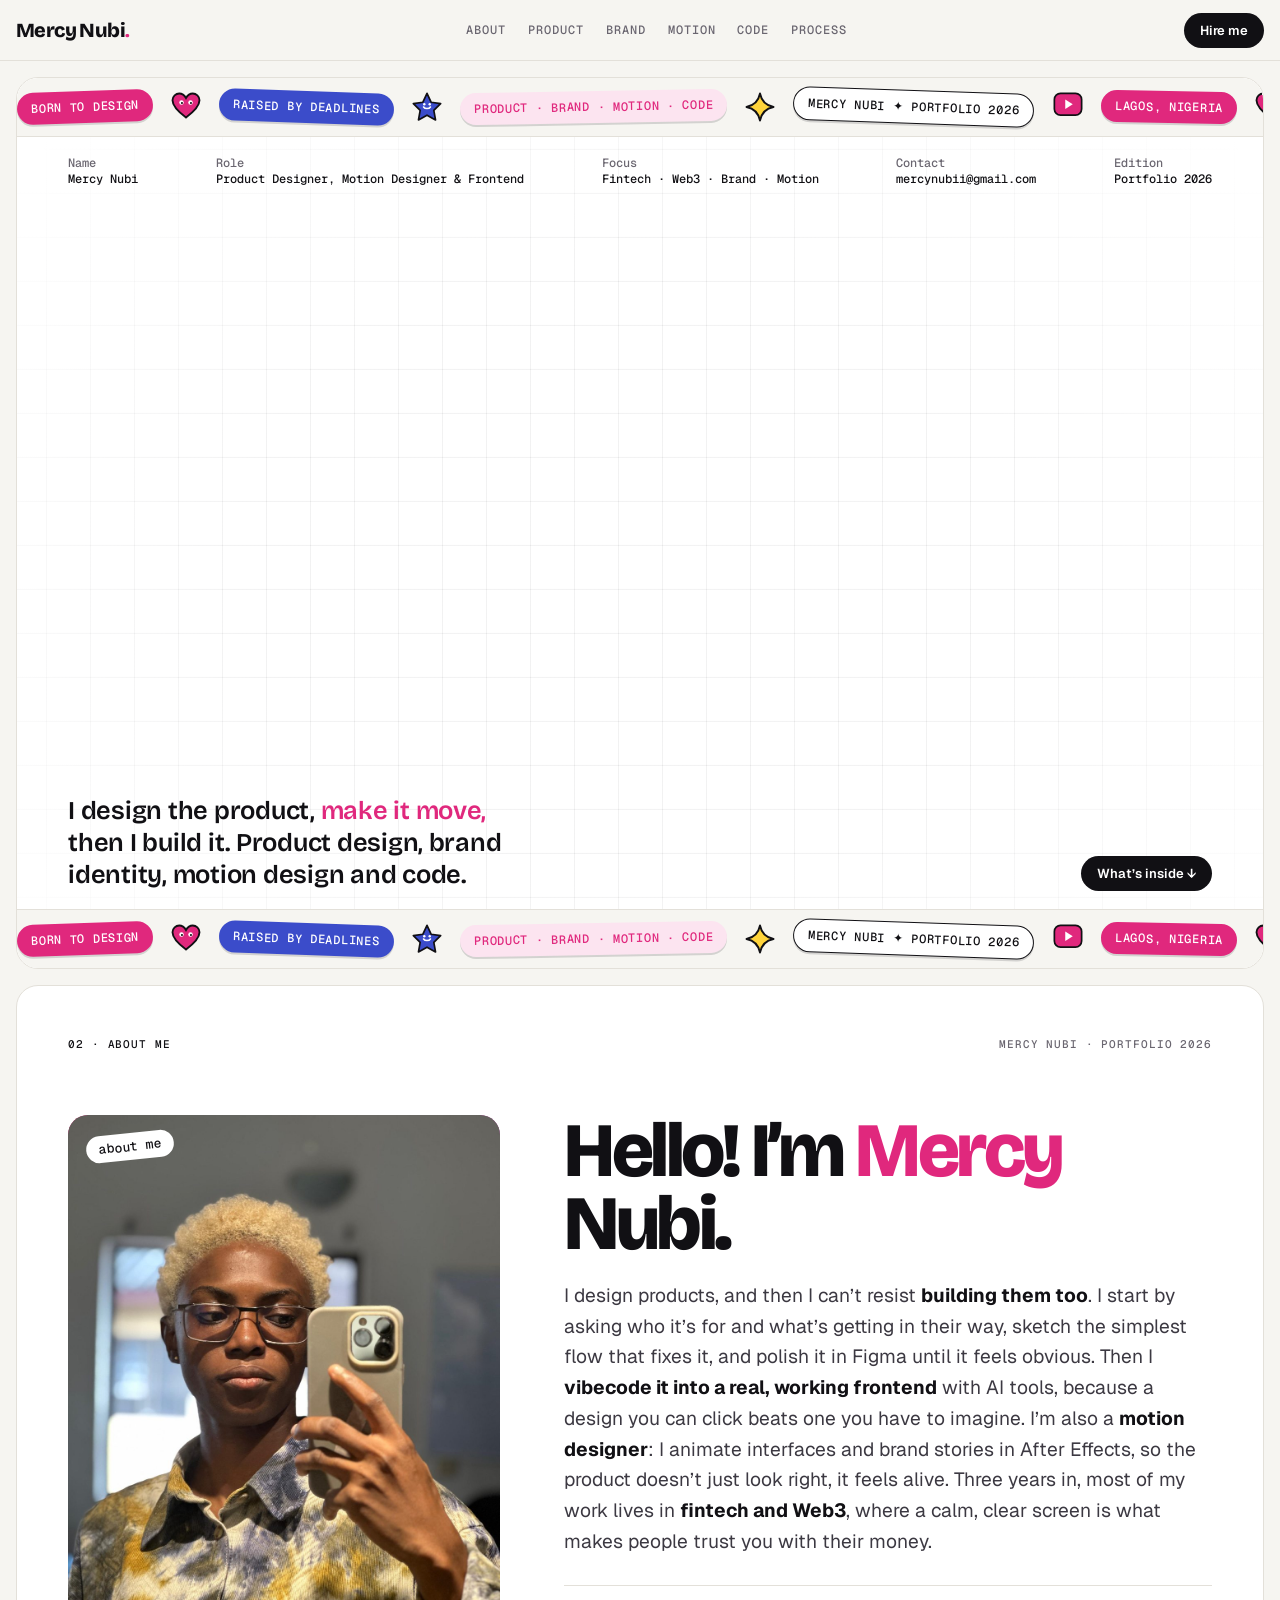
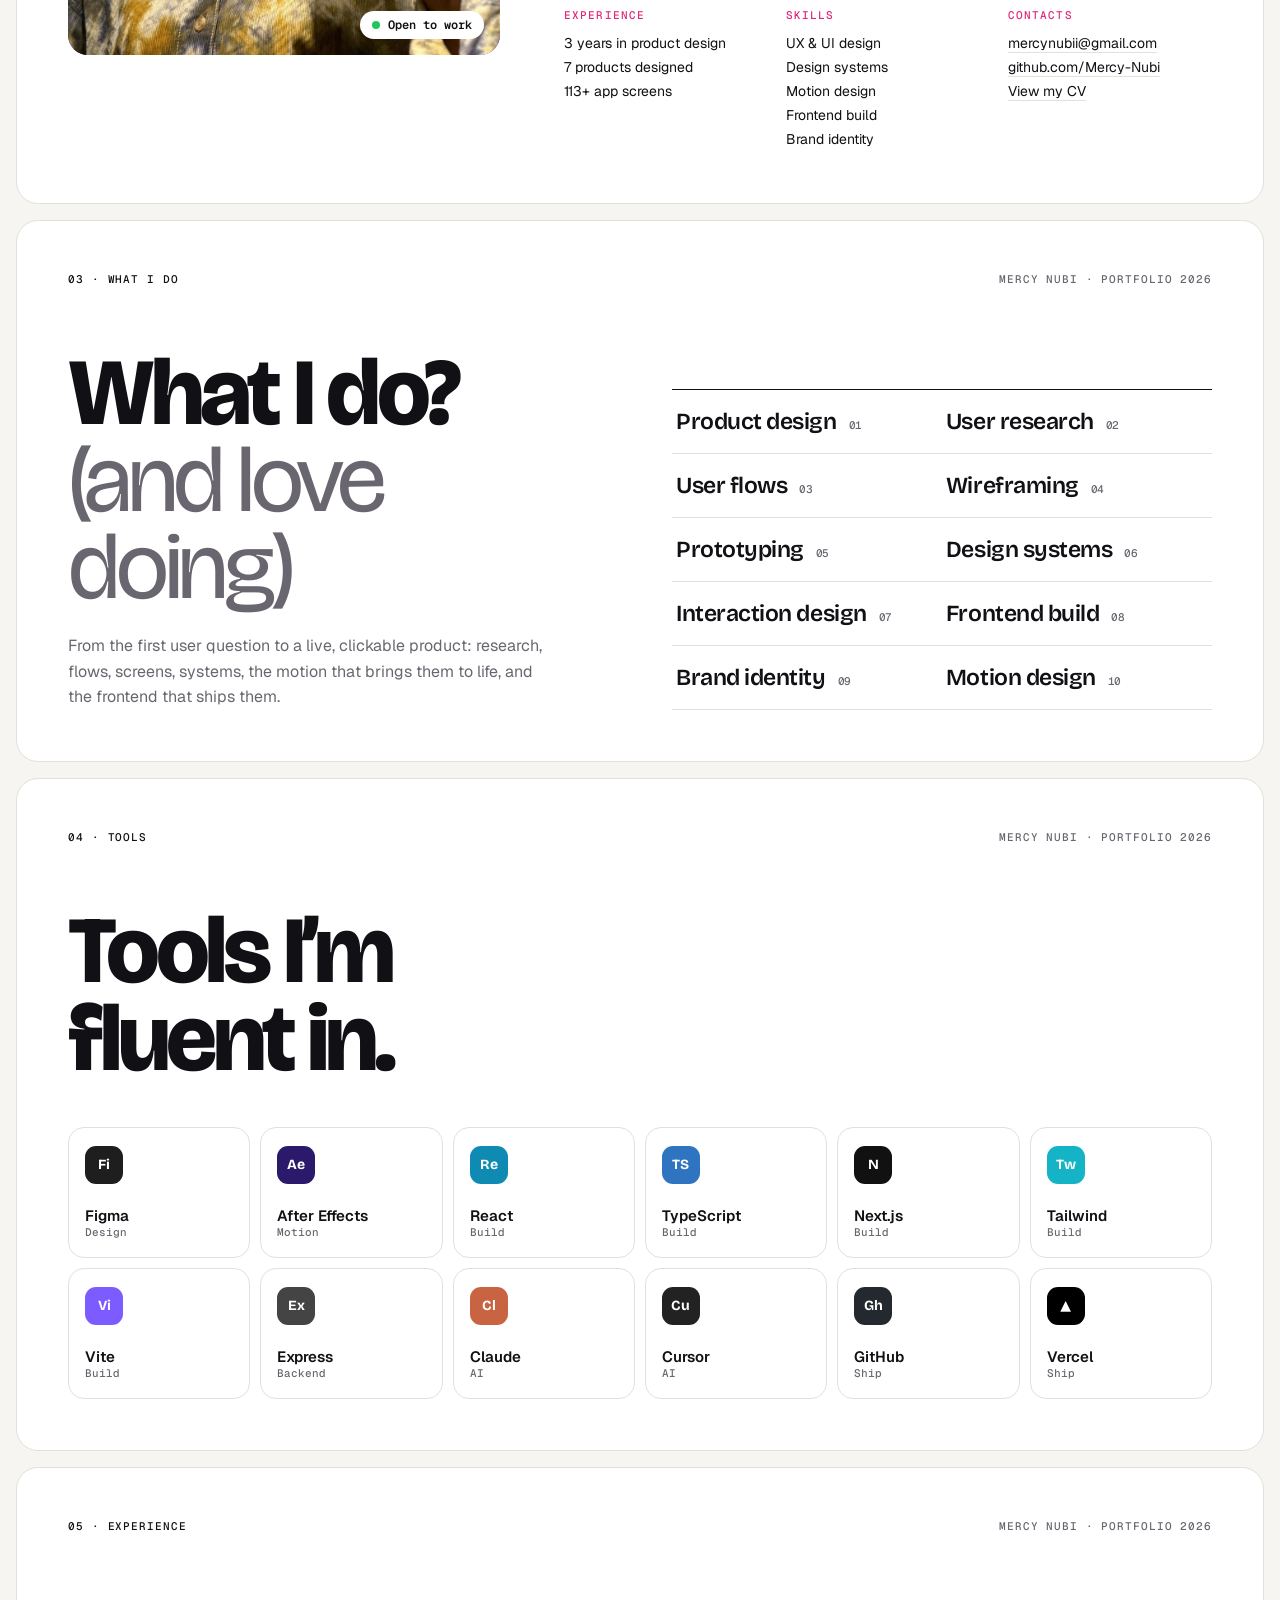
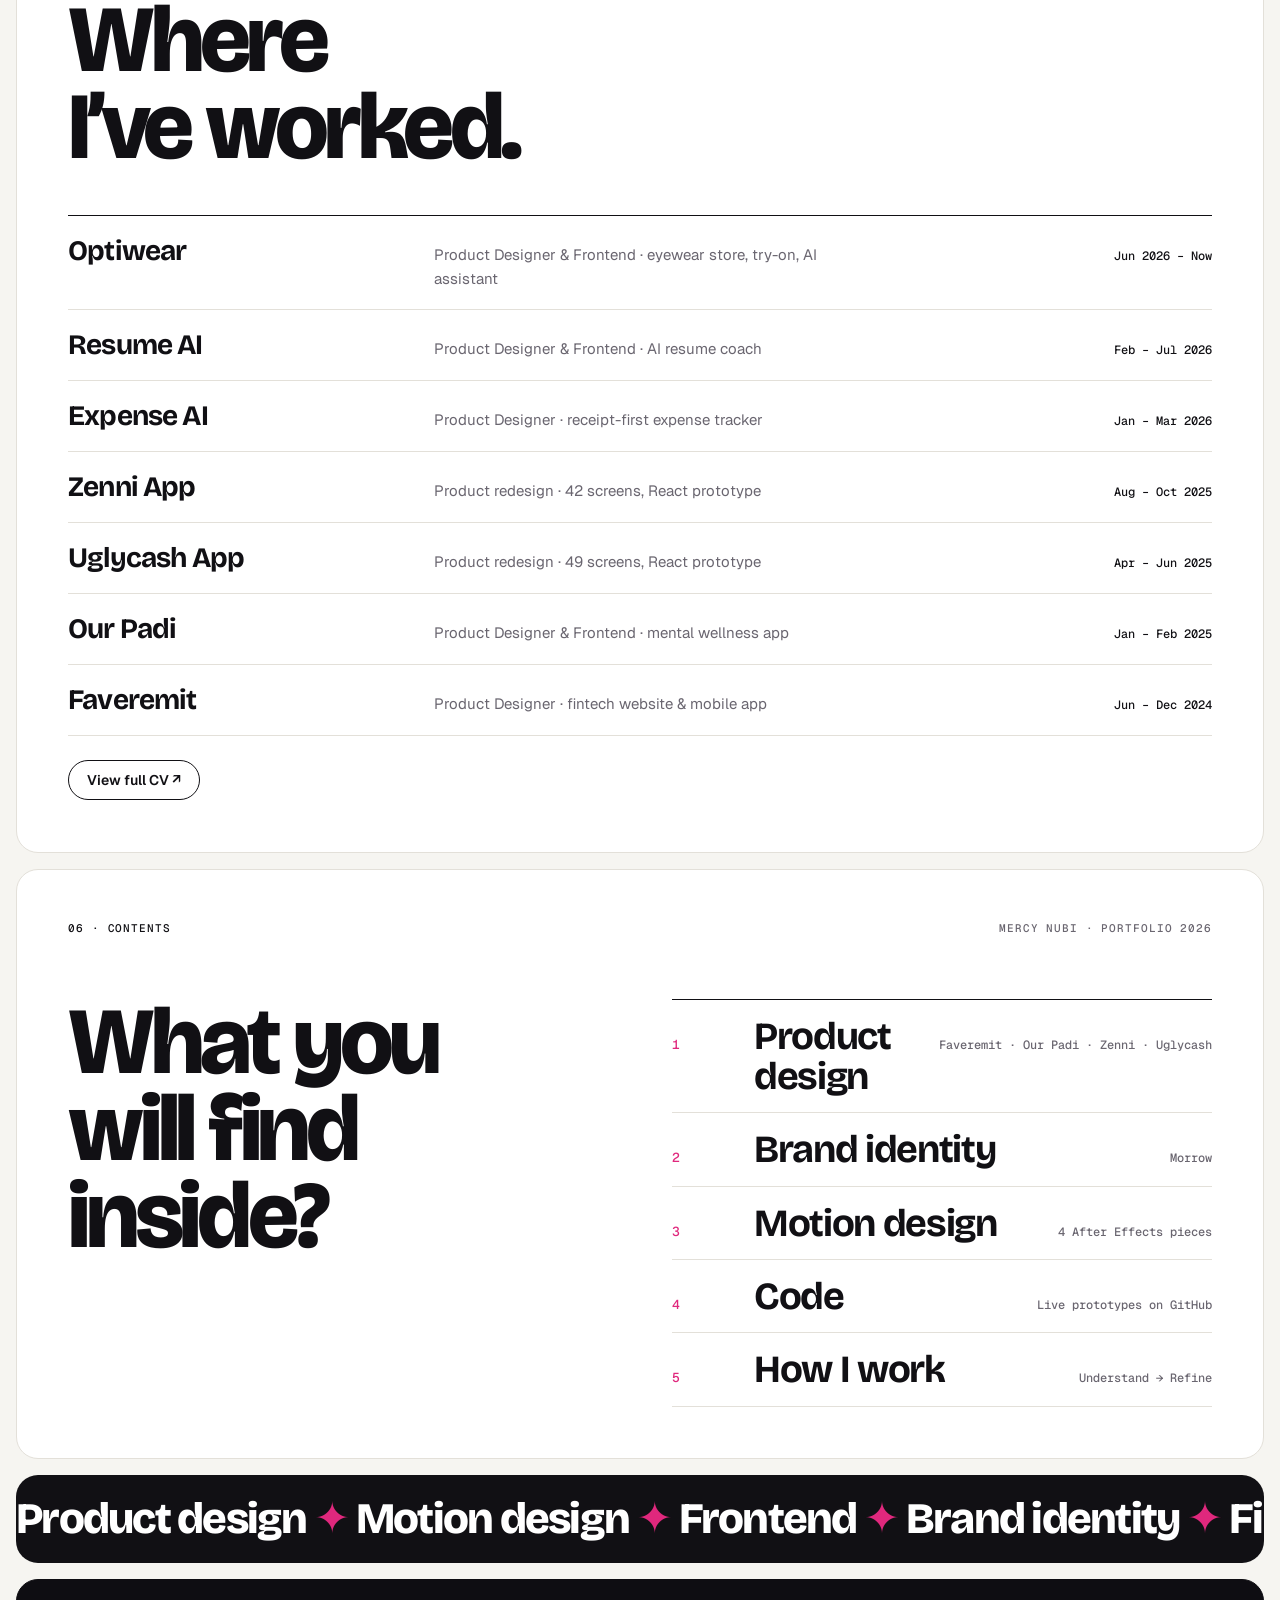
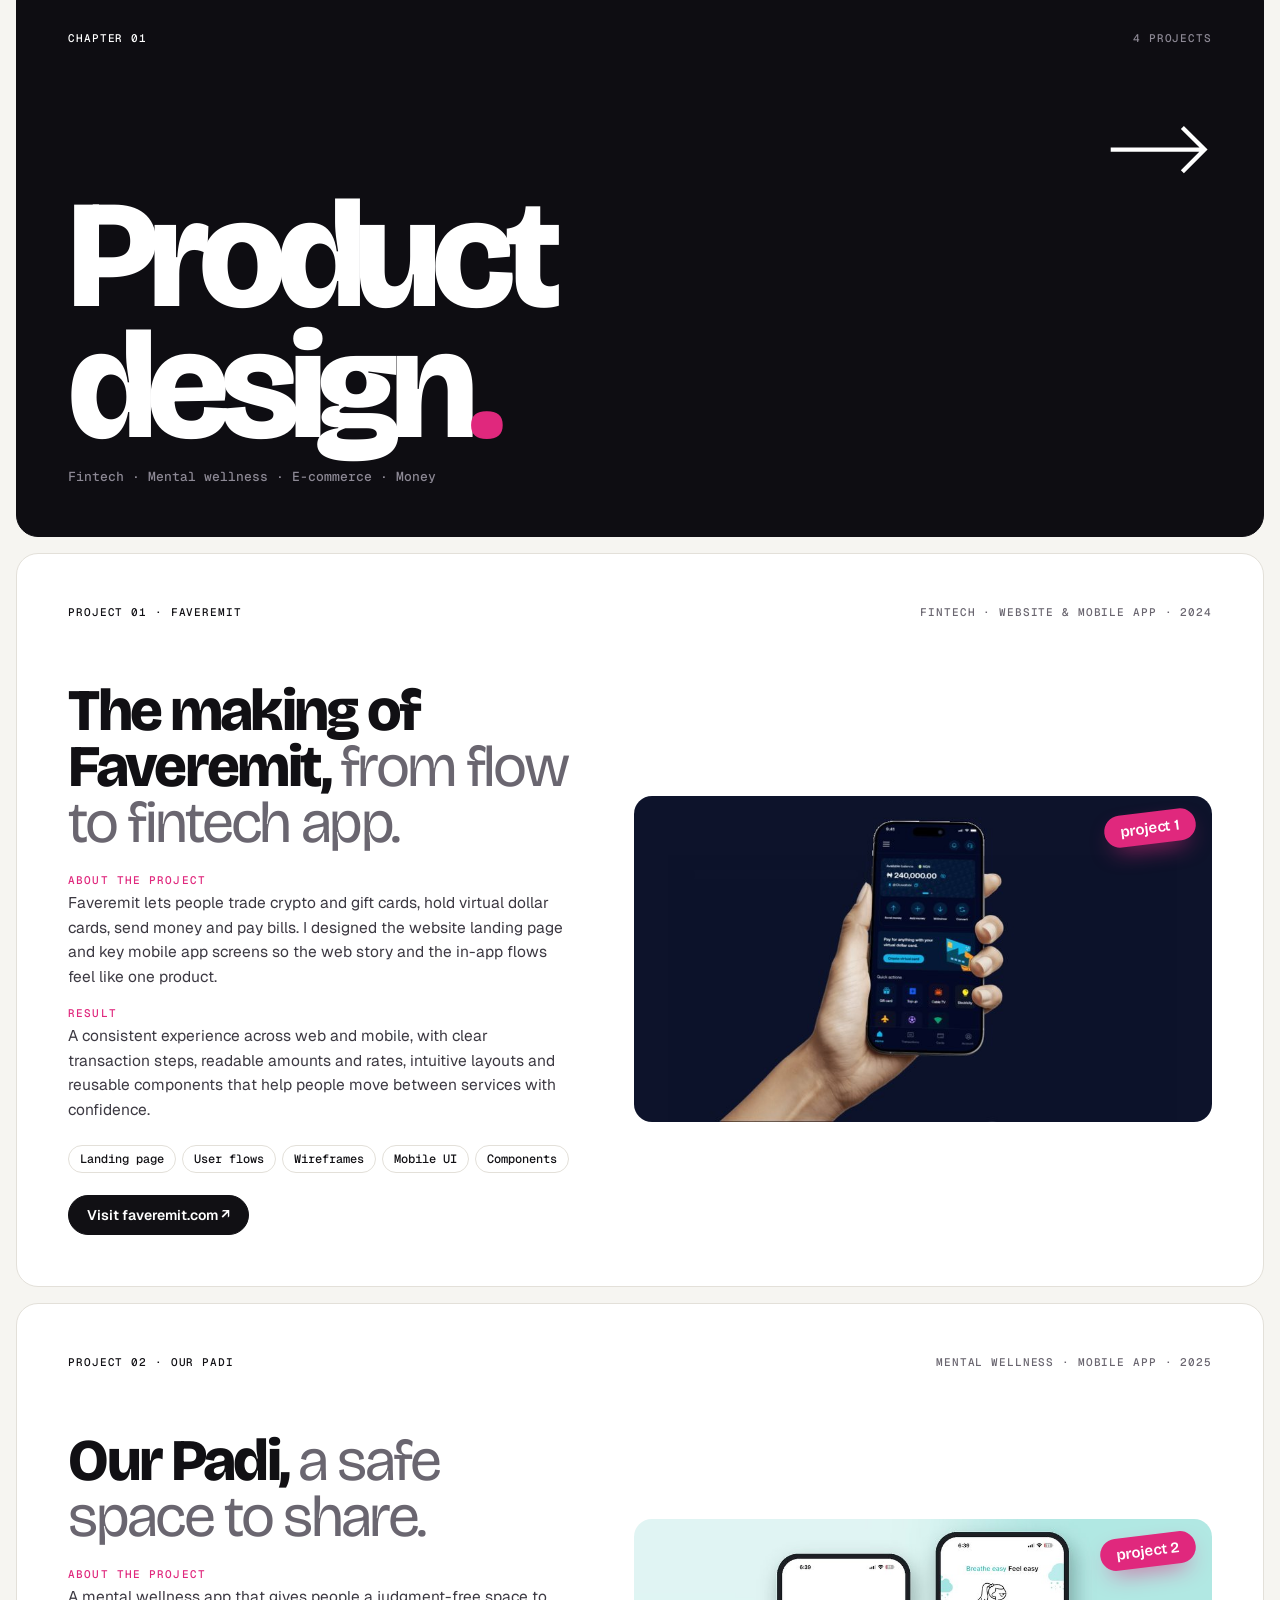
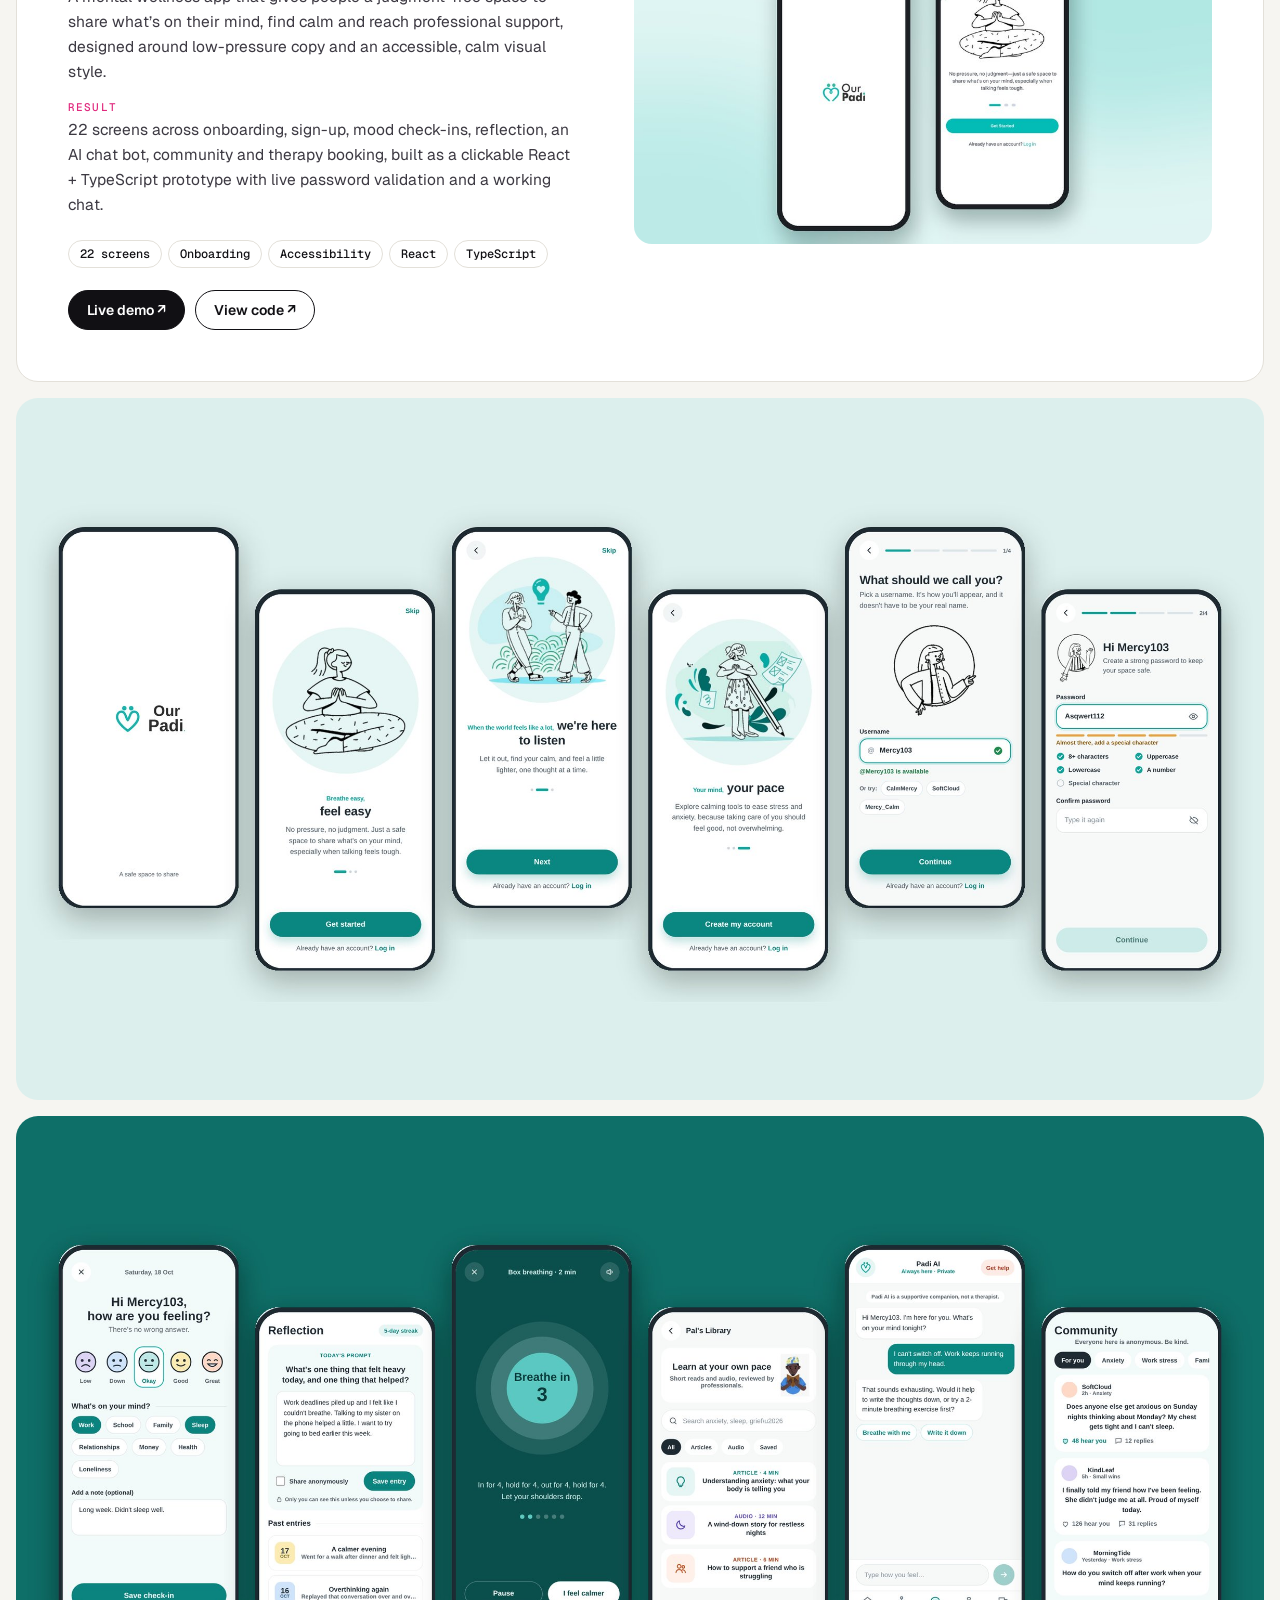
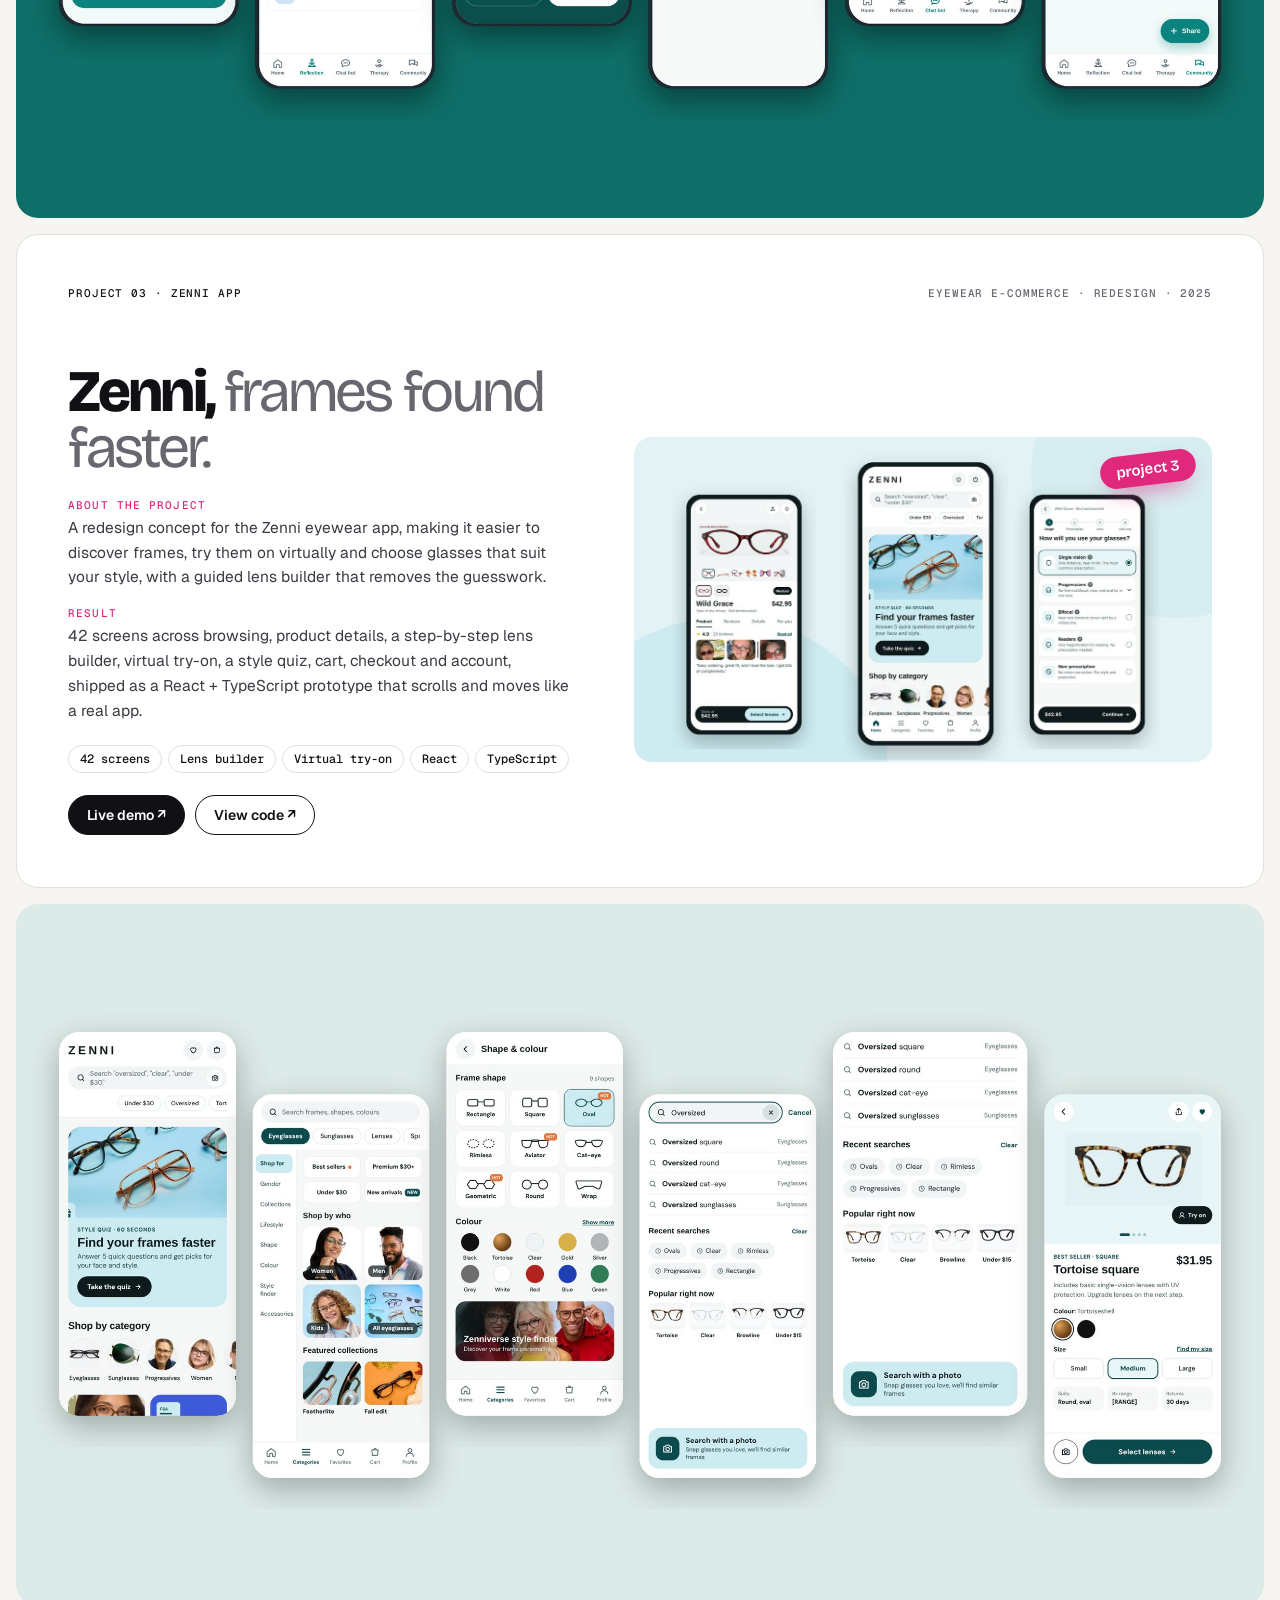
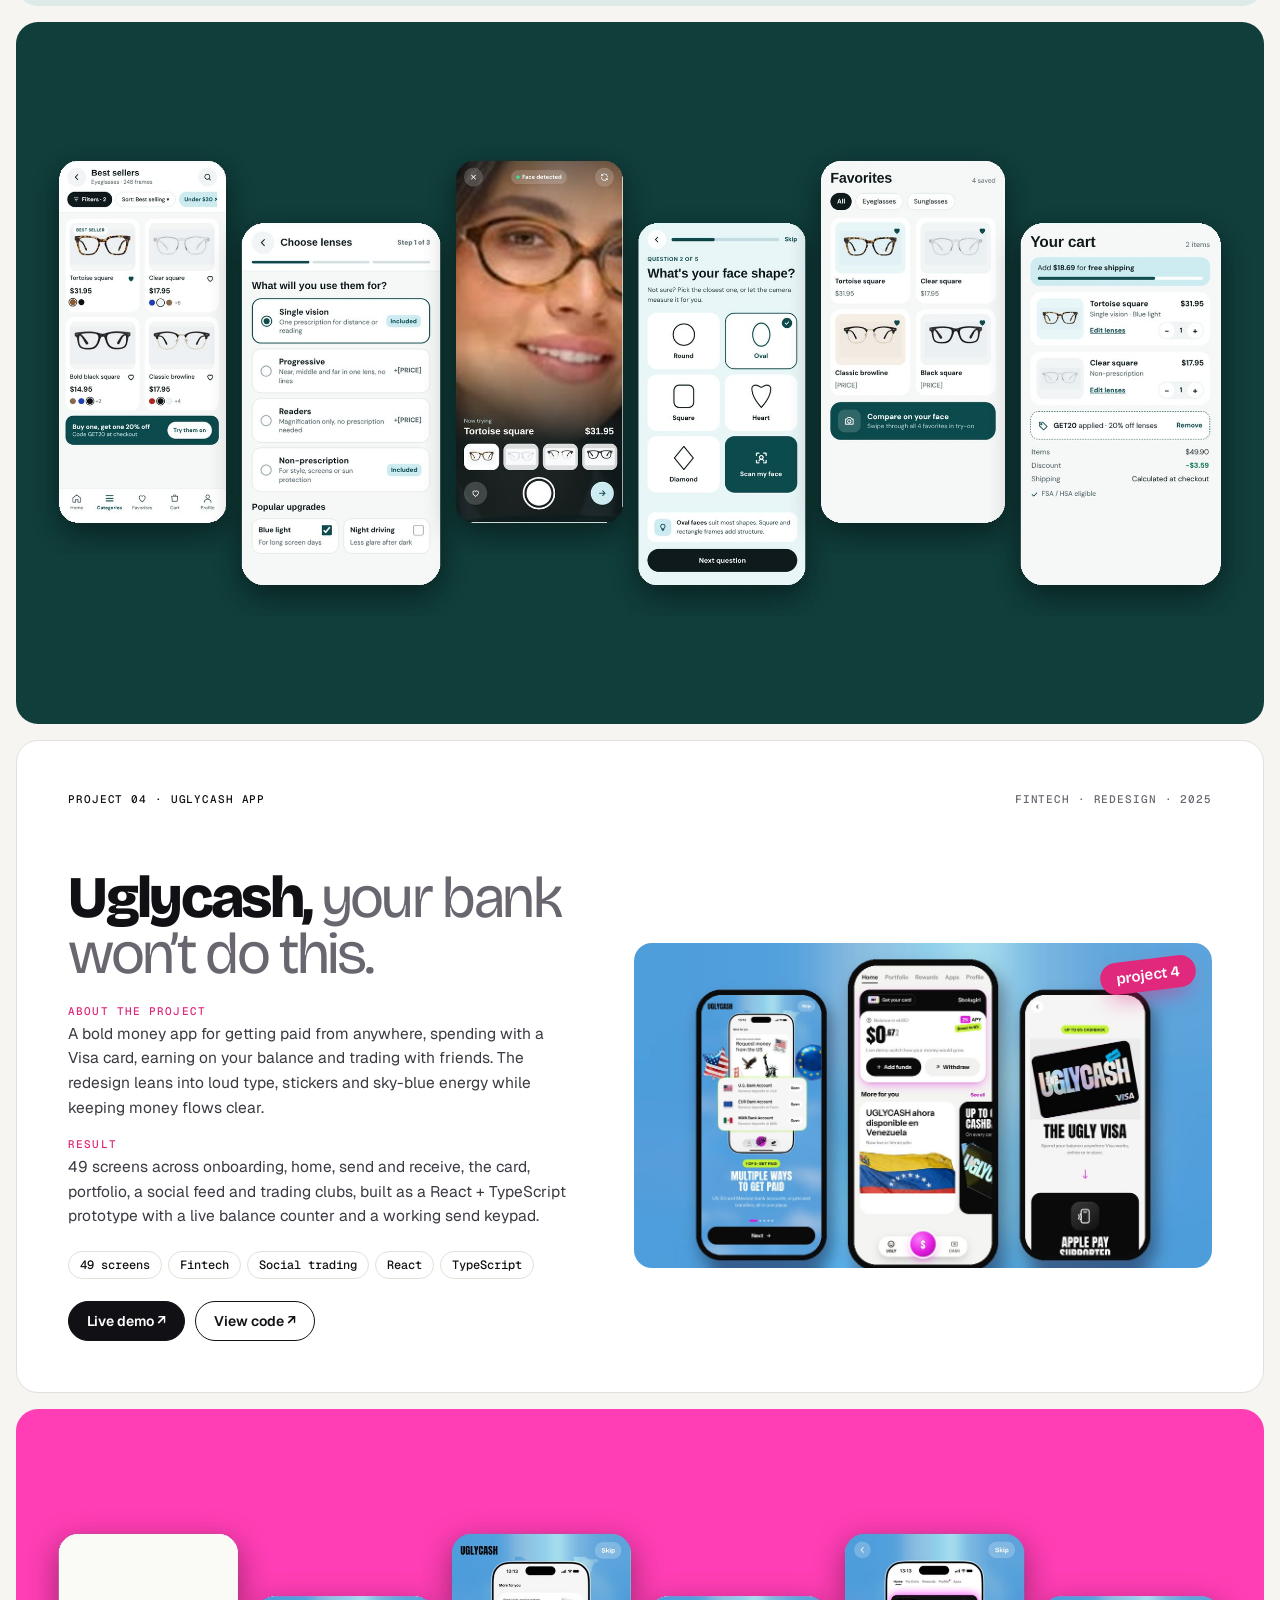
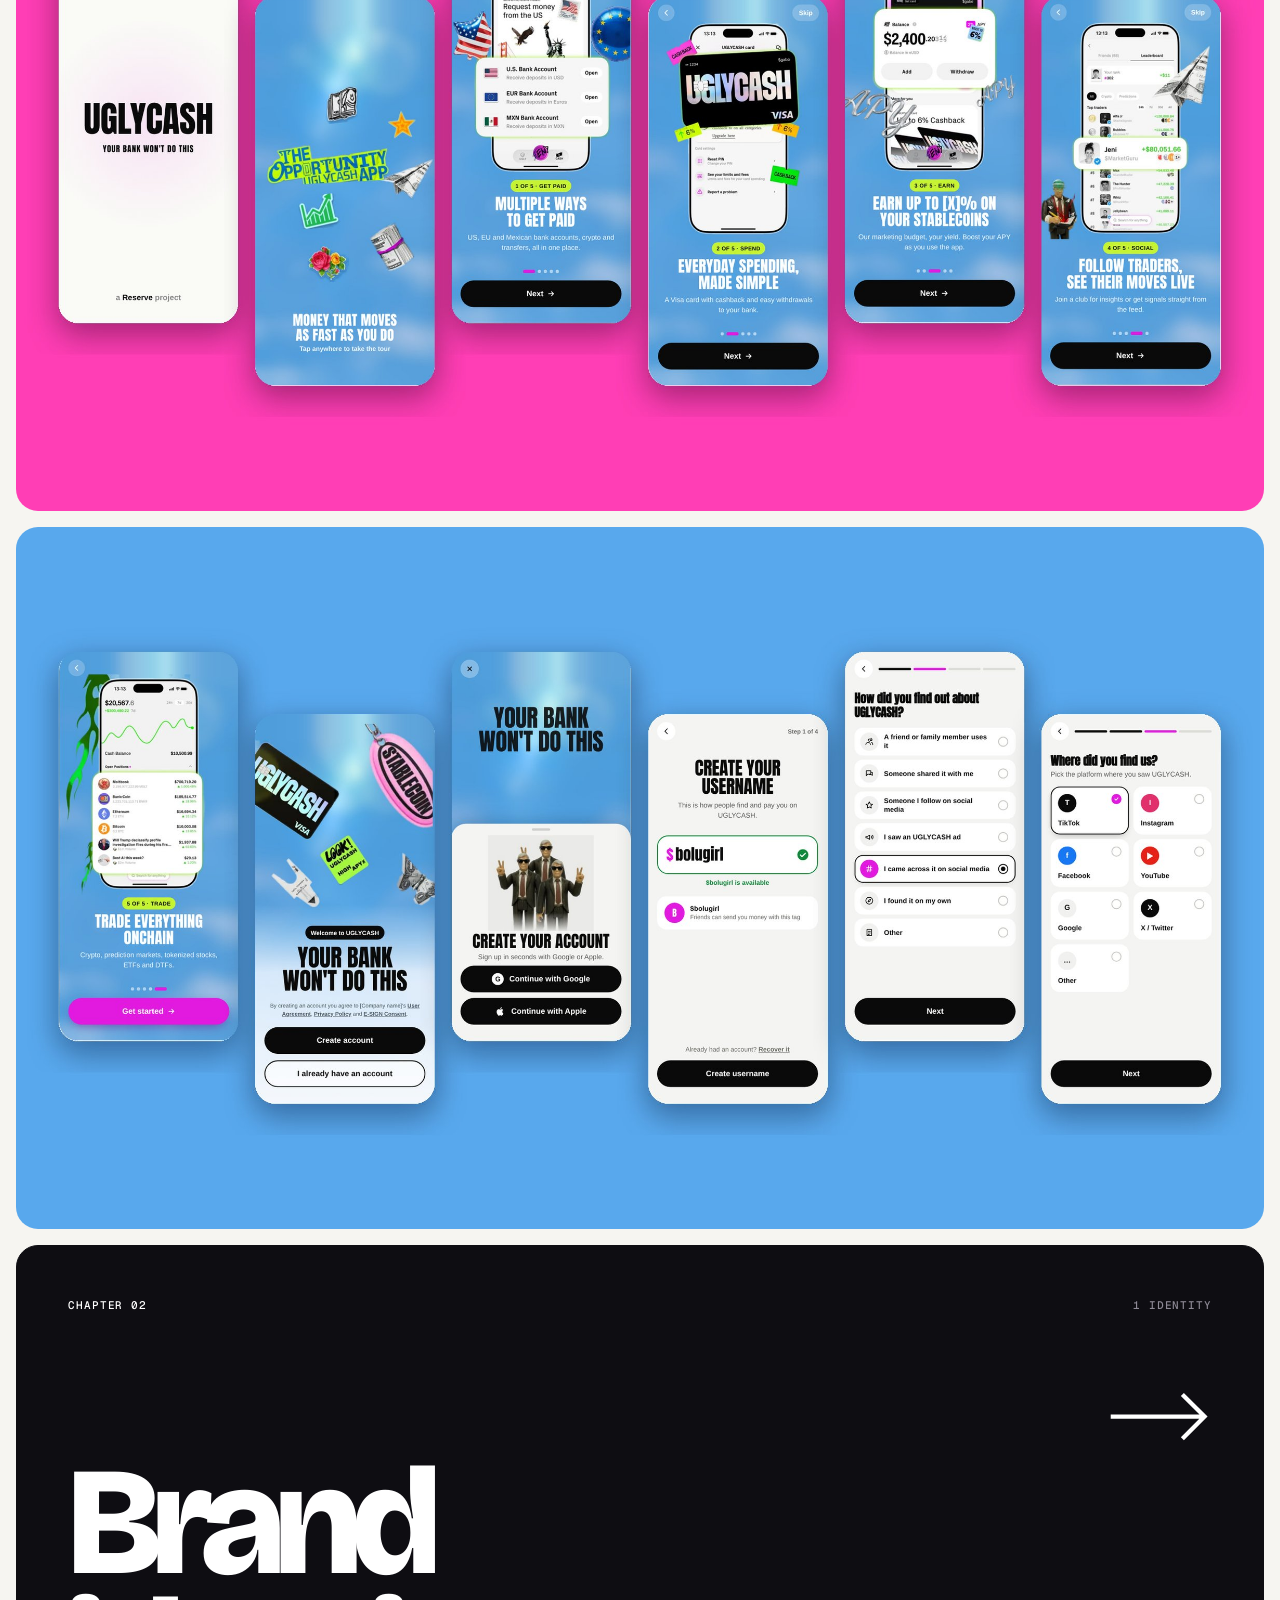
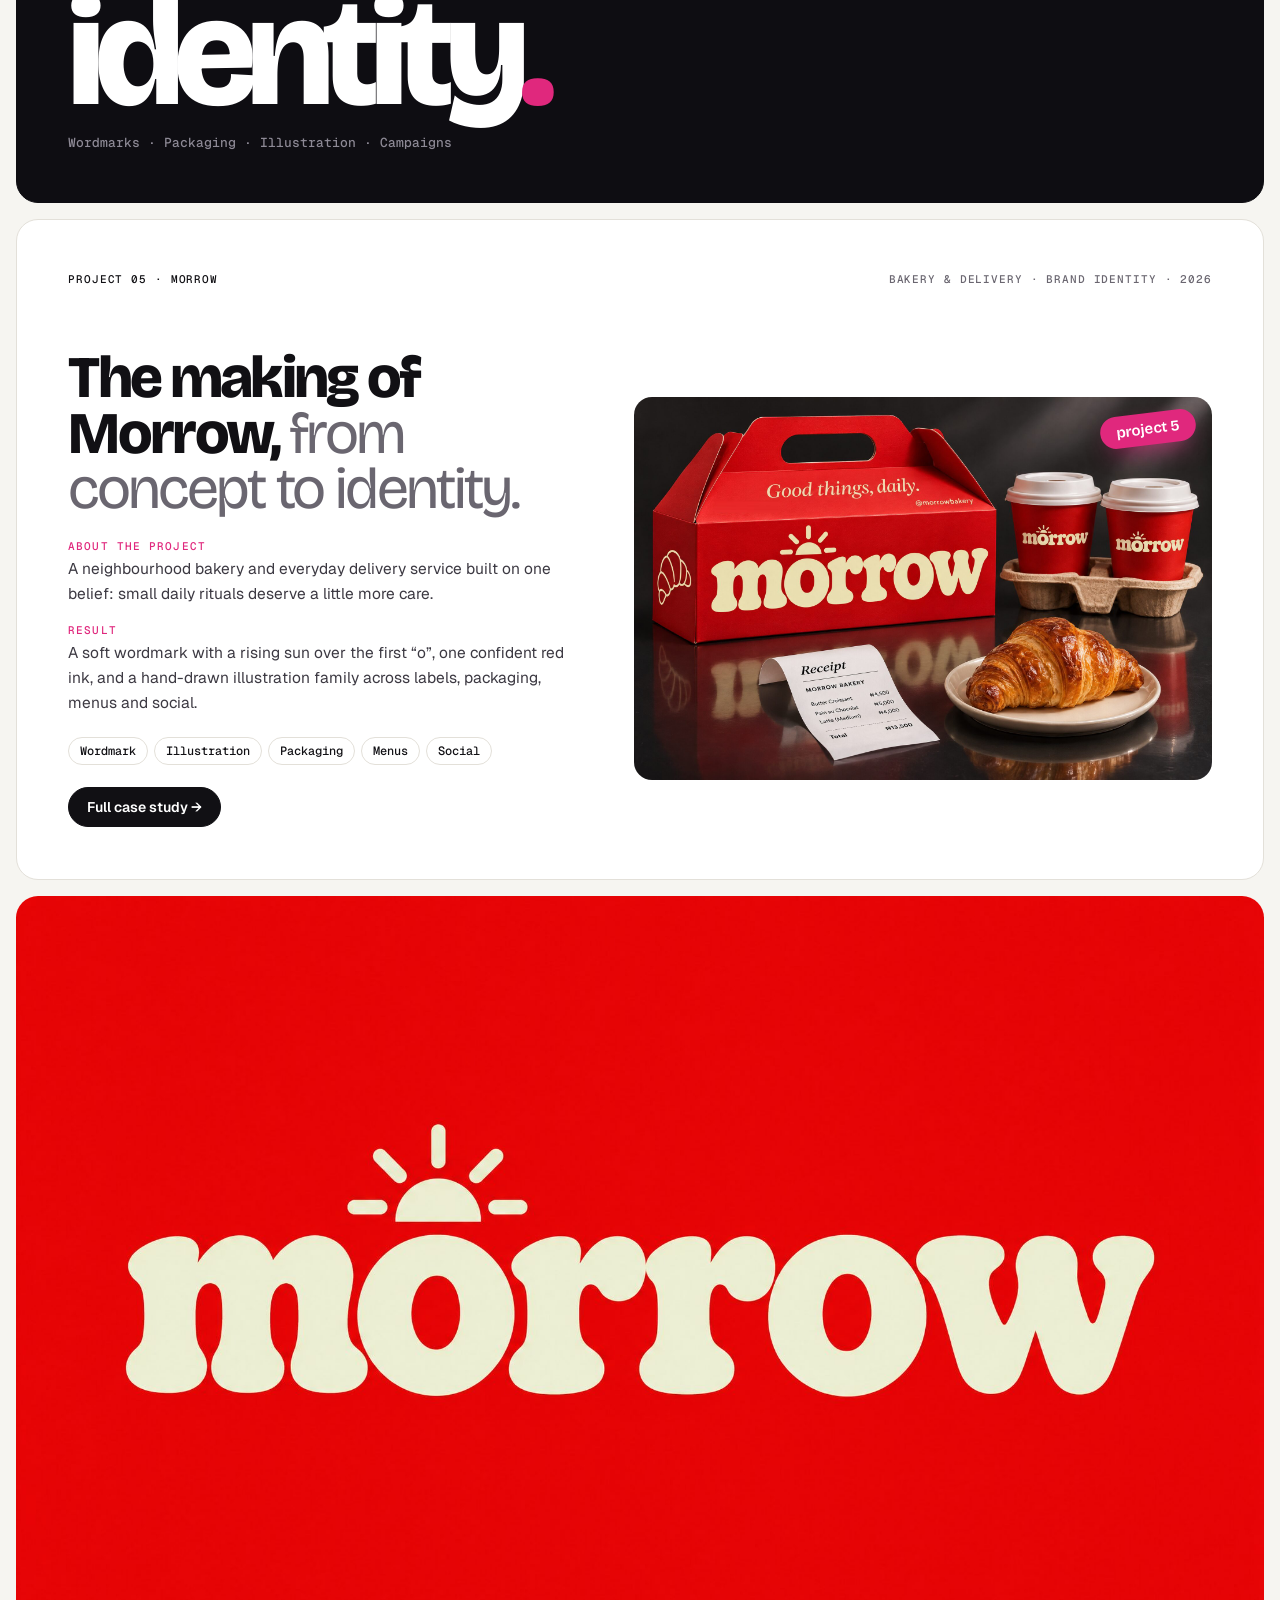
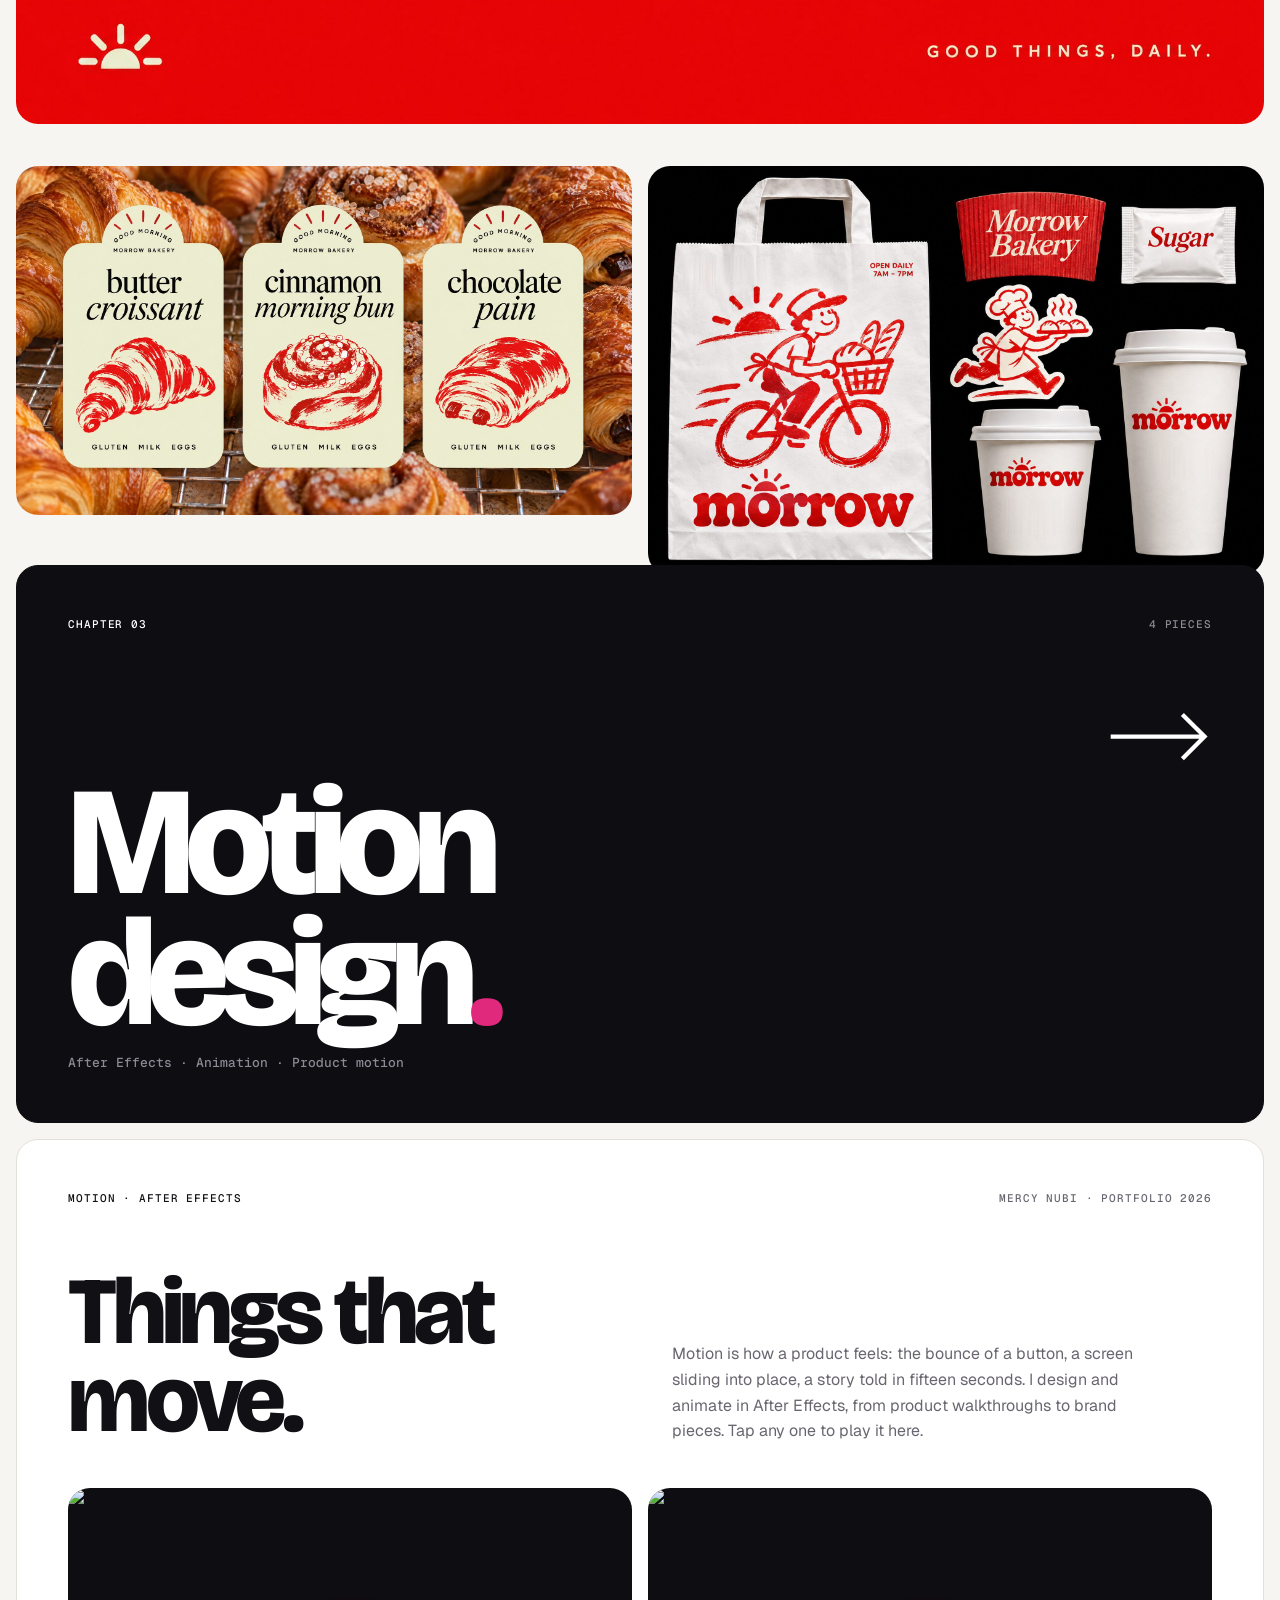
==== commit bb5f4c68: "Cover blends with site; tap the box to open it and reveal the toolkit Co-Authored-By: Claude Opus 5." ====
--- a/index.html
+++ b/index.html
@@ -10,7 +10,7 @@
 <meta property="og:image" content="/assets/boards/zenni-1.jpg">
 <link rel="preconnect" href="https://fonts.googleapis.com">
 <link rel="preconnect" href="https://fonts.gstatic.com" crossorigin>
-<link rel="stylesheet" href="https://fonts.googleapis.com/css2?family=Bricolage+Grotesque:opsz,wght@12..96,400;12..96,600;12..96,800&family=Geist:wght@400;500;600&family=Geist+Mono:wght@400;500&family=Silkscreen:wght@400;700&display=swap">
+<link rel="stylesheet" href="https://fonts.googleapis.com/css2?family=Bricolage+Grotesque:opsz,wght@12..96,400;12..96,600;12..96,800&family=Geist:wght@400;500;600&family=Geist+Mono:wght@400;500&display=swap">
 <style>
 :root{
   --paper:#F6F5F1; --white:#FFFFFF; --ink:#111014; --muted:#6A6670; --line:#E3E0D9;
@@ -137,32 +137,48 @@
 
 
 /* ===== COVER: unboxing my portfolio ===== */
-.unbox{--grid:rgba(59,76,202,.11);background:#FBF7EF;background-image:linear-gradient(var(--grid) 1px,transparent 1px),linear-gradient(90deg,var(--grid) 1px,transparent 1px);background-size:44px 44px;padding:0;min-height:min(94vh,920px);display:flex;flex-direction:column;justify-content:space-between}
+.unbox{--grid:rgba(17,16,20,.055);background:var(--white);background-image:linear-gradient(var(--grid) 1px,transparent 1px),linear-gradient(90deg,var(--grid) 1px,transparent 1px);background-size:44px 44px;background-position:center;padding:0;min-height:min(94vh,920px);display:flex;flex-direction:column;justify-content:space-between}
 .unbox .row{padding:18px clamp(22px,4vw,56px) 0;position:relative;z-index:4}
-.tape{overflow:hidden;background:#FFF6E4;border-bottom:2px dashed rgba(17,16,20,.12);position:relative;z-index:4}
-.tape.bottom{border-bottom:0;border-top:2px dashed rgba(17,16,20,.12)}
+.tape{overflow:hidden;background:var(--paper);border-bottom:1px solid var(--line);position:relative;z-index:4}
+.tape.bottom{border-bottom:0;border-top:1px solid var(--line)}
 .tape-track{display:flex;width:max-content;gap:18px;align-items:center;padding:12px 0;will-change:transform}
-.stk{display:inline-flex;align-items:center;gap:8px;white-space:nowrap;font:700 13px 'Silkscreen',var(--mono);letter-spacing:.04em;padding:8px 14px;border-radius:12px;box-shadow:0 2px 0 rgba(17,16,20,.15);transform:rotate(var(--r,0deg))}
-.stk.p{background:var(--pink);color:#fff}.stk.i{background:var(--indigo);color:#fff}.stk.y{background:#FFD43B;color:var(--ink)}.stk.w{background:#fff;color:var(--ink);border:2px solid var(--ink)}
+.stk{display:inline-flex;align-items:center;gap:8px;white-space:nowrap;font:500 12px var(--mono);letter-spacing:.06em;text-transform:uppercase;padding:8px 14px;border-radius:999px;box-shadow:0 2px 0 rgba(17,16,20,.15);transform:rotate(var(--r,0deg))}
+.stk.p{background:var(--pink);color:#fff}.stk.i{background:var(--indigo);color:#fff}.stk.y{background:var(--pink-soft);color:var(--pink)}.stk.w{background:var(--white);color:var(--ink);border:1px solid var(--ink)}
 .stk svg{width:18px;height:18px}
-.tape .ico{width:38px;height:38px;flex:none}
+.tape .ico{width:30px;height:30px;flex:none}
 .stage{position:relative;flex:1;display:grid;place-items:center;min-height:min(62vh,600px);perspective:1200px;padding:10px 16px}
 .arc{position:absolute;left:0;right:0;margin:0 auto;top:0;width:min(880px,96%);overflow:visible;z-index:1;pointer-events:none}
-.arc text{font:700 44px 'Silkscreen',var(--mono);fill:var(--indigo);letter-spacing:0}
+.arc text{font:800 58px var(--display);fill:var(--ink);letter-spacing:-2px}
 .arc .dots{fill:var(--pink)}
 .boxwrap{position:relative;z-index:2;width:min(420px,58vw);margin-top:clamp(120px,13vw,190px);transform-style:preserve-3d;cursor:pointer;will-change:transform}
-.boxwrap img{width:100%;height:auto;display:block;filter:drop-shadow(0 30px 30px rgba(59,76,202,.18));user-select:none;-webkit-user-drag:none}
+.boxwrap img{width:100%;height:auto;display:block;filter:drop-shadow(0 30px 30px rgba(17,16,20,.14));user-select:none;-webkit-user-drag:none}
 .boxshadow{position:absolute;left:12%;right:12%;bottom:-26px;height:34px;border-radius:50%;background:radial-gradient(closest-side,rgba(17,16,20,.28),transparent);z-index:1;will-change:transform,opacity}
 .boxhint{position:absolute;left:50%;bottom:-62px;transform:translateX(-50%);font:500 11px var(--mono);letter-spacing:.12em;text-transform:uppercase;color:var(--muted);white-space:nowrap}
 .float{position:absolute;z-index:3;text-decoration:none;will-change:transform}
-.float.folder{display:flex;flex-direction:column;align-items:center;gap:6px;font:700 12px 'Silkscreen',var(--mono);color:var(--ink)}
+.float.folder{display:flex;flex-direction:column;align-items:center;gap:6px;font:500 12px var(--mono);color:var(--ink)}
 .float.folder svg{width:clamp(54px,5.4vw,78px);filter:drop-shadow(0 10px 14px rgba(59,76,202,.25))}
 .fl1{left:8%;top:34%}.fl2{left:16%;top:66%}.fl3{right:9%;top:30%}.fl4{right:15%;top:64%}
 .fl5{left:28%;top:76%}.fl6{right:28%;top:78%}.fl7{left:5%;top:84%}.fl8{right:5%;top:86%}
 .float.icon svg{width:clamp(40px,4vw,58px);height:auto;filter:drop-shadow(0 6px 10px rgba(17,16,20,.15))}
 .unbox .sub{padding:0 clamp(22px,4vw,56px) 18px;position:relative;z-index:4}
 .unbox h1.sr{position:absolute;width:1px;height:1px;overflow:hidden;clip:rect(0 0 0 0)}
-@media (max-width:760px){.unbox{min-height:auto}.arc text{font-size:46px}.boxwrap{width:62vw;margin-top:84px}.fl5,.fl6,.fl7,.fl8{display:none}.fl1{left:1%;top:42%}.fl2{left:1%;top:68%}.fl3{right:1%;top:42%}.fl4{right:1%;top:68%}.float.folder svg{width:40px}.float.folder{font-size:9px}.stage{min-height:480px}.boxhint{bottom:-54px}}
+@media (max-width:760px){.unbox{min-height:auto}.arc text{font-size:62px}.boxwrap{width:62vw;margin-top:84px}.fl5,.fl6,.fl7,.fl8{display:none}.fl1{left:1%;top:42%}.fl2{left:1%;top:68%}.fl3{right:1%;top:42%}.fl4{right:1%;top:68%}.float.folder svg{width:40px}.float.folder{font-size:9px}.stage{min-height:480px}.boxhint{bottom:-54px}}
+
+.unbox::before{content:"";position:absolute;inset:0;background:radial-gradient(ellipse at 50% 55%,transparent 45%,var(--white) 92%);pointer-events:none;z-index:0}
+.unbox > *{position:relative;z-index:1}
+.boxwrap .open{position:absolute;left:-6%;bottom:0;width:112%;max-width:none;opacity:0;pointer-events:none}
+.boxglow{position:absolute;left:-10%;top:-50%;width:120%;aspect-ratio:1;border-radius:50%;background:radial-gradient(closest-side,rgba(224,40,125,.32),rgba(224,40,125,0));opacity:0;z-index:-1;pointer-events:none}
+.toolfly{position:absolute;inset:0;pointer-events:none;z-index:5}
+.chip{position:absolute;left:0;top:0;display:flex;align-items:center;gap:10px;background:var(--white);border:1px solid var(--line);border-radius:14px;padding:8px 12px 8px 8px;box-shadow:0 10px 24px -12px rgba(17,16,20,.35);white-space:nowrap;opacity:0;pointer-events:auto;will-change:transform}
+.chip i{width:30px;height:30px;border-radius:9px;display:grid;place-items:center;font:700 12px var(--display);font-style:normal;color:#fff;flex:none}
+.chip b{font:600 13px var(--body);display:block;line-height:1.1}
+.chip small{display:block;font:500 10px var(--mono);color:var(--muted)}
+.openbar{position:absolute;left:-40px;right:-40px;bottom:-74px;display:flex;justify-content:center;gap:8px;opacity:0;pointer-events:none;z-index:6}
+.openbar.on{pointer-events:auto}
+.openbar button,.openbar a{font:600 13px var(--body);border-radius:999px;padding:9px 16px;border:1px solid var(--ink);background:var(--white);color:var(--ink);text-decoration:none;cursor:pointer;white-space:nowrap}
+.openbar a{background:var(--ink);color:#fff}
+.toolcap{position:absolute;left:0;right:0;top:22px;text-align:center;font:500 11px var(--mono);letter-spacing:.14em;text-transform:uppercase;color:var(--pink);opacity:0;z-index:5;pointer-events:none}
+@media (max-width:760px){.chip{padding:6px 9px 6px 6px;gap:7px;border-radius:12px}.chip i{width:24px;height:24px;font-size:10px;border-radius:7px}.chip b{font-size:11px}.chip small{display:none}.openbar{bottom:-66px}.openbar button,.openbar a{font-size:12px;padding:8px 12px}}
 @media (prefers-reduced-motion:reduce){.tape-track{transform:none!important}}
 
 /* project intro */
@@ -284,8 +300,11 @@
       <svg class="arc" viewBox="0 0 900 300" aria-hidden="true"><defs><path id="arcPath" d="M40 270 Q450 -40 860 270"/></defs><text><textPath href="#arcPath" startOffset="50%" text-anchor="middle" id="arcText">UNBOXING MY<tspan class="dots"> PORTFOLIO ...</tspan></textPath></text></svg>
       <div class="boxwrap" id="box" role="button" tabindex="0" aria-label="Open the box: see what is inside">
         <span class="boxshadow" id="boxShadow"></span>
-        <img src="assets/box.webp" width="817" height="820" alt="A cardboard box covered in Mercy Nubi stickers: Portfolio 2026, product, motion, brand and code" fetchpriority="high">
-        <span class="boxhint">Tap the box to open it</span>
+        <span class="boxglow" id="boxGlow"></span>
+        <img src="assets/box.webp" width="817" height="820" alt="A cardboard box covered in Mercy Nubi stickers: Portfolio 2026, product, motion, brand and code" fetchpriority="high" class="closed">
+        <img class="open" src="https://d2ol7oe51mr4n9.cloudfront.net/user_33VtlYlqjGIvKMOQUyo0ROrS1d1/aefd5fda-08ea-4397-894a-c79b0463815f.webp" width="1000" height="956" alt="" aria-hidden="true" loading="eager">
+        <span class="boxhint" id="boxHint">Tap the box to open it</span>
+        <div class="openbar" id="openbar"><button type="button" id="closeBox">Close the box</button><a href="#contents">See my work ↓</a></div>
       </div>
       <a class="float folder fl1" href="#product"><svg viewBox="0 0 64 50" aria-hidden="true"><path d="M2 8a4 4 0 0 1 4-4h16l6 6h30a4 4 0 0 1 4 4v30a4 4 0 0 1-4 4H6a4 4 0 0 1-4-4z" fill="#5B8DEF" stroke="#111014" stroke-width="2"/><path d="M2 16h60v28a4 4 0 0 1-4 4H6a4 4 0 0 1-4-4z" fill="#7AA6FF" stroke="#111014" stroke-width="2"/></svg>product</a>
       <a class="float folder fl3" href="#brand"><svg viewBox="0 0 64 50" aria-hidden="true"><path d="M2 8a4 4 0 0 1 4-4h16l6 6h30a4 4 0 0 1 4 4v30a4 4 0 0 1-4 4H6a4 4 0 0 1-4-4z" fill="#E0287D" stroke="#111014" stroke-width="2"/><path d="M2 16h60v28a4 4 0 0 1-4 4H6a4 4 0 0 1-4-4z" fill="#FF6BB0" stroke="#111014" stroke-width="2"/></svg>brand</a>
@@ -294,6 +313,8 @@
       <span class="float icon fl5" aria-hidden="true"><svg viewBox="0 0 40 36" aria-hidden="true"><path d="M20 34C8 25 2 18 2 11 2 5.5 6.5 2 11 2c4 0 7 2.5 9 6 2-3.5 5-6 9-6 4.5 0 9 3.5 9 9 0 7-6 14-18 23z" fill="#E0287D" stroke="#111014" stroke-width="2.5"/><circle cx="14" cy="14" r="3" fill="#fff"/><circle cx="26" cy="14" r="3" fill="#fff"/><circle cx="14.6" cy="14.6" r="1.4" fill="#111014"/><circle cx="26.6" cy="14.6" r="1.4" fill="#111014"/></svg></span>
       <span class="float icon fl6" aria-hidden="true"><svg viewBox="0 0 44 42" aria-hidden="true"><path d="M22 2l6 13 14 2-10 10 2.5 14L22 34l-12.5 7L12 27 2 17l14-2z" fill="#3B4CCA" stroke="#111014" stroke-width="2.5" stroke-linejoin="round"/><path d="M17 22c2 3 8 3 10 0" stroke="#fff" stroke-width="2.4" fill="none" stroke-linecap="round"/><circle cx="18" cy="18" r="1.8" fill="#fff"/><circle cx="26" cy="18" r="1.8" fill="#fff"/></svg></span>
       <span class="float icon fl7" aria-hidden="true"><svg viewBox="0 0 40 40" aria-hidden="true"><path d="M20 2c2 10 8 16 18 18-10 2-16 8-18 18-2-10-8-16-18-18 10-2 16-8 18-18z" fill="#FFD43B" stroke="#111014" stroke-width="2.5" stroke-linejoin="round"/></svg></span>
+      <div class="toolfly" id="toolfly" aria-live="polite"></div>
+      <p class="toolcap" id="toolcap">What’s in the box: my toolkit</p>
       <span class="float icon fl8" aria-hidden="true"><svg viewBox="0 0 44 36" aria-hidden="true"><rect x="2" y="2" width="40" height="32" rx="9" fill="#E0287D" stroke="#111014" stroke-width="2.5"/><path d="M18 11l11 7-11 7z" fill="#fff"/></svg></span>
     </div>
     <div class="sub">
@@ -606,6 +627,7 @@
 const box = document.getElementById('box'), shadow = document.getElementById('boxShadow');
 const floats = [...stage.querySelectorAll('.float')];
 const tapes = [...cover.querySelectorAll('.tape-track')];
+function idle(){ if (reduce) return; animate(box, { y: [0, -16, 0], rotate: [-1.5, 1.5, -1.5] }, { duration: 5, repeat: Infinity, ease: 'easeInOut' }); animate(shadow, { scaleX: [1, 0.86, 1], opacity: [1, 0.7, 1] }, { duration: 5, repeat: Infinity, ease: 'easeInOut' }); }
 
 // sticker tapes scroll like packing tape
 tapes.forEach((t, i) => { if (!reduce) animate(t, { x: i ? ['-33.333%', '0%'] : ['0%', '-33.333%'] }, { duration: 38, repeat: Infinity, ease: 'linear' }); });
@@ -621,28 +643,100 @@
   animate(floats, { scale: [0, 1], rotate: [-25, 0], opacity: [0, 1] }, { type: spring, stiffness: 260, damping: 14, delay: stagger(0.08, { startDelay: 1.0 }) });
   // 4. idle: the box gently floats, stickers bob
   setTimeout(() => {
-    animate(box, { y: [0, -16, 0], rotate: [-1.5, 1.5, -1.5] }, { duration: 5, repeat: Infinity, ease: 'easeInOut' });
-    animate(shadow, { scaleX: [1, 0.86, 1], opacity: [1, 0.7, 1] }, { duration: 5, repeat: Infinity, ease: 'easeInOut' });
+    idle();
     floats.forEach((f, i) => animate(f, { y: [0, i % 2 ? 10 : -10, 0], rotate: [0, i % 2 ? 4 : -4, 0] }, { duration: 3.2 + (i % 4) * 0.6, repeat: Infinity, ease: 'easeInOut', delay: i * 0.15 }));
   }, 1900);
   // 5. tilt toward the cursor (laptops)
-  const img = box.querySelector('img');
   stage.addEventListener('pointermove', e => {
-    if (e.pointerType !== 'mouse') return;
+    if (e.pointerType !== 'mouse' || opened) return;
     const r = stage.getBoundingClientRect(), x = (e.clientX - r.left) / r.width - 0.5, y = (e.clientY - r.top) / r.height - 0.5;
-    animate(img, { rotateY: x * 18, rotateX: -y * 14 }, { type: spring, stiffness: 120, damping: 14 });
+    animate(imgs, { rotateY: x * 18, rotateX: -y * 14 }, { type: spring, stiffness: 120, damping: 14 });
   });
-  stage.addEventListener('pointerleave', () => animate(img, { rotateY: 0, rotateX: 0 }, { type: spring, stiffness: 120, damping: 14 }));
-  // 6. scrolling away: the box shrinks, tilts and drifts up
-  scroll(animate(stage, { y: [0, -60], scale: [1, 0.9], opacity: [1, 0.4] }, { ease: 'linear' }), { target: cover, offset: ['start start', 'end start'] });
+  stage.addEventListener('pointerleave', () => animate(imgs, { rotateY: 0, rotateX: 0 }, { type: spring, stiffness: 120, damping: 14 }));
+  // 6. scrolling away: the scene shrinks and drifts up
+  scroll(animate(stage, { y: [0, -60], scale: [1, 0.92], opacity: [1, 0.5] }, { ease: 'linear' }), { target: cover, offset: ['start start', 'end start'] });
 }
-// 7. tap the box: it wiggles open, then you are taken inside
+
+// 7. tap the box: it opens and the toolkit flies out
+const imgs = [...box.querySelectorAll('img')];
+const closedImg = box.querySelector('img.closed'), openImg = box.querySelector('img.open');
+const glow = document.getElementById('boxGlow'), hint = document.getElementById('boxHint');
+const fly = document.getElementById('toolfly'), cap = document.getElementById('toolcap'), bar = document.getElementById('openbar');
+const arcEl = cover.querySelector('.arc');
+const TOOLS = [...document.querySelectorAll('#tools .tool')].map(t => ({ ico: t.querySelector('i').outerHTML, name: t.querySelector('b').firstChild.textContent.trim(), kind: t.querySelector('small')?.textContent || '' }));
+const chips = TOOLS.map(t => { const c = document.createElement('div'); c.className = 'chip'; c.innerHTML = t.ico + `<span><b>${t.name}</b><small>${t.kind}</small></span>`; fly.appendChild(c); return c; });
+let opened = false, busy = false;
+
+function layout() {
+  const S = stage.getBoundingClientRect(), B = closedImg.getBoundingClientRect();
+  const narrow = S.width < 700, cols = narrow ? 3 : 6, rows = Math.ceil(chips.length / cols);
+  const mouthX = B.left - S.left + B.width / 2, mouthY = B.top - S.top + B.height * 0.18;
+  const top = narrow ? 50 : 56, gapX = narrow ? 8 : 14, gapY = narrow ? 10 : 14;
+  const cw = Math.min(narrow ? 112 : 168, (S.width - 32 - gapX * (cols - 1)) / cols), ch = narrow ? 40 : 50;
+  const gridW = cols * cw + (cols - 1) * gapX, x0 = (S.width - gridW) / 2;
+  return chips.map((c, i) => {
+    const col = i % cols, row = Math.floor(i / cols);
+    c.style.width = cw + 'px';
+    return { fromX: mouthX - cw / 2, fromY: mouthY - ch / 2, x: x0 + col * (cw + gapX), y: top + row * (ch + gapY), rot: ((i * 37) % 9) - 4, rows, ch, gapY, top };
+  });
+}
+
 async function openBox() {
-  if (!reduce) await animate(box.querySelector('img'), { rotate: [0, -8, 8, -5, 0], scale: [1, 1.08, 1] }, { duration: 0.6 });
-  document.getElementById('contents')?.scrollIntoView({ behavior: reduce ? 'auto' : 'smooth' });
+  if (busy) return; busy = true;
+  if (opened) { await closeBox(); busy = false; return; }
+  opened = true;
+  floats.forEach(f => f.style.pointerEvents = 'none');
+  hint.style.opacity = 0;
+  const pos = layout(), g = pos[0], toolsBottom = g.top + g.rows * (g.ch + g.gapY);
+  const B = closedImg.getBoundingClientRect(), S = stage.getBoundingClientRect();
+  const dropBy = Math.max(0, toolsBottom + 30 - (B.top - S.top));
+  if (reduce) {
+    closedImg.style.opacity = 0; openImg.style.opacity = 1; arcEl.style.opacity = 0; floats.forEach(f => f.style.opacity = 0);
+    chips.forEach((c, i) => { c.style.opacity = 1; c.style.transform = `translate(${pos[i].x}px,${pos[i].y}px)`; });
+    cap.style.opacity = 1; bar.style.opacity = 1; bar.classList.add('on'); busy = false; return;
+  }
+  // shake, then pop open
+  await animate(closedImg, { rotate: [0, -6, 6, -4, 3, 0], y: [0, -6, 0] }, { duration: 0.45 });
+  animate(arcEl, { opacity: 0, y: -20 }, { duration: 0.3 });
+  animate(floats, { opacity: 0, scale: 0.6 }, { duration: 0.3 });
+  animate(box, { y: dropBy * 0.55, scale: 0.86, rotate: 0 }, { type: spring, stiffness: 160, damping: 18 });
+  animate(closedImg, { opacity: 0 }, { duration: 0.15 });
+  animate(openImg, { opacity: [0, 1], scale: [0.92, 1.04, 1] }, { duration: 0.45 });
+  animate(glow, { opacity: [0, 1], scale: [0.2, 1.1] }, { duration: 0.6 });
+  // tools burst out of the box and land in a neat grid
+  chips.forEach((c, i) => {
+    const p = pos[i];
+    animate(c, { x: [p.fromX, p.x], y: [p.fromY + 20, p.y], scale: [0.2, 1], rotate: [p.rot * 6, p.rot], opacity: [0, 1] },
+      { type: spring, stiffness: 140, damping: 15, delay: 0.12 + i * 0.05 });
+  });
+  animate(cap, { opacity: [0, 1], y: [-8, 0] }, { duration: 0.4, delay: 0.6 });
+  animate(bar, { opacity: [0, 1], y: [10, 0] }, { duration: 0.4, delay: 0.9 }); bar.classList.add('on');
+  setTimeout(() => { busy = false; }, 900);
+}
+
+async function closeBox() {
+  opened = false; hint.style.opacity = 1;
+  bar.classList.remove('on');
+  const pos = layout();
+  if (reduce) {
+    closedImg.style.opacity = 1; openImg.style.opacity = 0; arcEl.style.opacity = 1; floats.forEach(f => { f.style.opacity = 1; f.style.pointerEvents = ''; });
+    chips.forEach(c => c.style.opacity = 0); cap.style.opacity = 0; bar.style.opacity = 0; return;
+  }
+  animate([cap, bar], { opacity: 0 }, { duration: 0.2 });
+  await Promise.all(chips.map((c, i) => animate(c, { x: pos[i].fromX, y: pos[i].fromY + 20, scale: 0.2, opacity: 0, rotate: 0 }, { duration: 0.35, delay: (chips.length - i) * 0.025, ease: [0.5, 0, 0.75, 0] })));
+  animate(glow, { opacity: 0, scale: 0.2 }, { duration: 0.3 });
+  animate(openImg, { opacity: 0 }, { duration: 0.2 });
+  animate(closedImg, { opacity: 1, scale: [0.94, 1] }, { type: spring, stiffness: 300, damping: 14 });
+  animate(box, { y: 0, scale: 1, rotate: 0 }, { type: spring, stiffness: 160, damping: 18 }).then(idle);
+  animate(arcEl, { opacity: 1, y: 0 }, { duration: 0.4 });
+  animate(floats, { opacity: 1, scale: 1 }, { type: spring, stiffness: 220, damping: 14 });
+  floats.forEach(f => f.style.pointerEvents = '');
 }
 box.addEventListener('click', openBox);
 box.addEventListener('keydown', e => { if (e.key === 'Enter' || e.key === ' ') { e.preventDefault(); openBox(); } });
+document.getElementById('openbar').addEventListener('click', e => e.stopPropagation());
+document.getElementById('closeBox').addEventListener('click', () => { if (!busy && opened) { busy = true; closeBox().then(() => busy = false); } });
+addEventListener('resize', () => { if (opened) { const pos = layout(); chips.forEach((c, i) => animate(c, { x: pos[i].x, y: pos[i].y }, { duration: 0.2 })); } });
 </script>
 </body>
 </html>
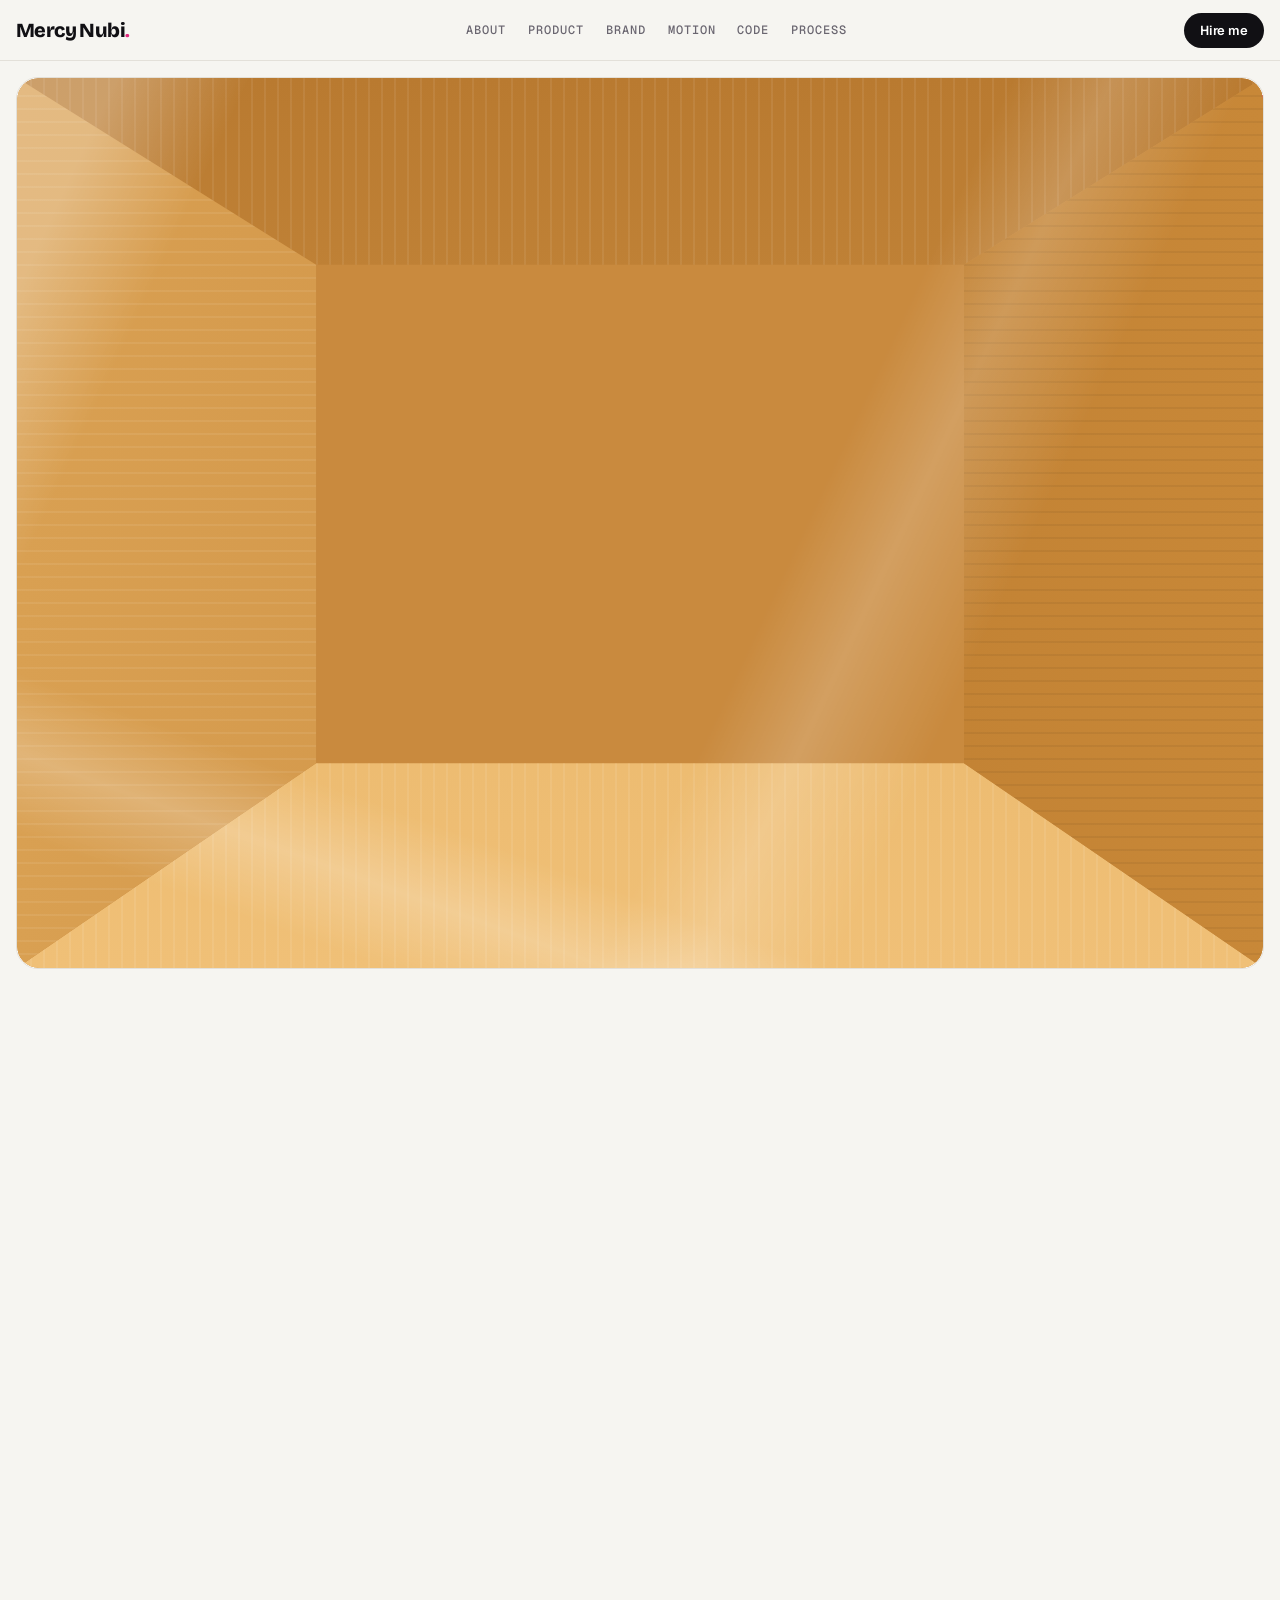
==== commit c00e606c: "Open on the inside-the-box view; Motion slide-in effects across the page Co-Authored-By: Claude Opus" ====
--- a/index.html
+++ b/index.html
@@ -168,17 +168,46 @@
 .unbox > *{position:relative;z-index:1}
 .boxwrap .open{position:absolute;left:-6%;bottom:0;width:112%;max-width:none;opacity:0;pointer-events:none}
 .boxglow{position:absolute;left:-10%;top:-50%;width:120%;aspect-ratio:1;border-radius:50%;background:radial-gradient(closest-side,rgba(224,40,125,.32),rgba(224,40,125,0));opacity:0;z-index:-1;pointer-events:none}
-.toolfly{position:absolute;inset:0;pointer-events:none;z-index:5}
-.chip{position:absolute;left:0;top:0;display:flex;align-items:center;gap:10px;background:var(--white);border:1px solid var(--line);border-radius:14px;padding:8px 12px 8px 8px;box-shadow:0 10px 24px -12px rgba(17,16,20,.35);white-space:nowrap;opacity:0;pointer-events:auto;will-change:transform}
-.chip i{width:30px;height:30px;border-radius:9px;display:grid;place-items:center;font:700 12px var(--display);font-style:normal;color:#fff;flex:none}
-.chip b{font:600 13px var(--body);display:block;line-height:1.1}
-.chip small{display:block;font:500 10px var(--mono);color:var(--muted)}
-.openbar{position:absolute;left:-40px;right:-40px;bottom:-74px;display:flex;justify-content:center;gap:8px;opacity:0;pointer-events:none;z-index:6}
-.openbar.on{pointer-events:auto}
-.openbar button,.openbar a{font:600 13px var(--body);border-radius:999px;padding:9px 16px;border:1px solid var(--ink);background:var(--white);color:var(--ink);text-decoration:none;cursor:pointer;white-space:nowrap}
-.openbar a{background:var(--ink);color:#fff}
-.toolcap{position:absolute;left:0;right:0;top:22px;text-align:center;font:500 11px var(--mono);letter-spacing:.14em;text-transform:uppercase;color:var(--pink);opacity:0;z-index:5;pointer-events:none}
-@media (max-width:760px){.chip{padding:6px 9px 6px 6px;gap:7px;border-radius:12px}.chip i{width:24px;height:24px;font-size:10px;border-radius:7px}.chip b{font-size:11px}.chip small{display:none}.openbar{bottom:-66px}.openbar button,.openbar a{font-size:12px;padding:8px 12px}}
+
+/* ===== INSIDE THE BOX (after you open it) ===== */
+.inside{--l:24%;--r:76%;--t:21%;--b:77%;position:absolute;inset:0;z-index:20;display:none;overflow:hidden;border-radius:inherit;background:#C98A3E;transform-origin:50% 45%}
+.inside.on{display:block}
+.wall{position:absolute;inset:0}
+.wall.t{clip-path:polygon(0 0,100% 0,var(--r) var(--t),var(--l) var(--t));background:repeating-linear-gradient(90deg,rgba(255,255,255,.07) 0 2px,transparent 2px 13px),linear-gradient(#B97A30,#D59A4B)}
+.wall.b{clip-path:polygon(var(--l) var(--b),var(--r) var(--b),100% 100%,0 100%);background:repeating-linear-gradient(90deg,rgba(255,255,255,.08) 0 2px,transparent 2px 13px),linear-gradient(#E3AE5E,#F0C077)}
+.wall.lw{clip-path:polygon(0 0,var(--l) var(--t),var(--l) var(--b),0 100%);background:repeating-linear-gradient(0deg,rgba(255,255,255,.07) 0 2px,transparent 2px 13px),linear-gradient(90deg,#D9A052,#C98A3E)}
+.wall.rw{clip-path:polygon(100% 0,100% 100%,var(--r) var(--b),var(--r) var(--t));background:repeating-linear-gradient(0deg,rgba(0,0,0,.05) 0 2px,transparent 2px 13px),linear-gradient(270deg,#C88838,#B47328)}
+.wrap-sheen{position:absolute;inset:0;pointer-events:none;z-index:6;background:linear-gradient(115deg,rgba(255,255,255,.28) 0 6%,transparent 14% 60%,rgba(255,255,255,.18) 66%,transparent 74%),linear-gradient(200deg,transparent 0 78%,rgba(255,255,255,.22) 84%,transparent 90%);mix-blend-mode:screen}
+.back{position:absolute;left:var(--l);top:var(--t);width:calc(var(--r) - var(--l));height:calc(var(--b) - var(--t));overflow:hidden;background:#fff;background-image:linear-gradient(rgba(59,76,202,.16) 1px,transparent 1px),linear-gradient(90deg,rgba(59,76,202,.16) 1px,transparent 1px);background-size:32px 32px;box-shadow:inset 0 0 40px rgba(17,16,20,.18)}
+.back .ptitle{position:absolute;left:0;right:0;top:20%;text-align:center;font:800 clamp(40px,8.4vw,128px)/.9 var(--display);letter-spacing:-.05em;color:var(--indigo);-webkit-text-stroke:3px #fff;paint-order:stroke fill;text-shadow:0 4px 0 rgba(17,16,20,.12)}
+.back .ptitle span{color:var(--pink)}
+.back .tags{position:absolute;left:0;right:0;top:9%;display:flex;justify-content:center;gap:12px;flex-wrap:wrap}
+.lbl{display:inline-block;font:600 clamp(11px,1.15vw,16px)/1.3 var(--body);padding:5px 12px;background:var(--pink);color:#fff;box-shadow:0 3px 0 rgba(17,16,20,.15)}
+.lbl.i{background:var(--indigo)}.lbl.w{background:#fff;color:var(--ink)}
+.back .tags .lbl:nth-child(1){rotate:-4deg}.back .tags .lbl:nth-child(2){rotate:3deg}
+.peekclip{position:absolute;left:var(--l);top:var(--t);width:calc(var(--r) - var(--l));height:calc(var(--b) - var(--t) + 3%);overflow:hidden;z-index:3;pointer-events:none}
+.peek{position:absolute;left:50%;bottom:0;width:62%;max-width:600px;transform:translate(-50%,0%)}
+.peek img{width:100%;display:block}
+.peek::after{content:"";position:absolute;inset:0;background:radial-gradient(rgba(17,16,20,.5) 30%,transparent 32%) 0 0/5px 5px;-webkit-mask:url(https://d2ol7oe51mr4n9.cloudfront.net/user_33VtlYlqjGIvKMOQUyo0ROrS1d1/172c0f61-20f7-4a45-8d86-1454f12f2449.webp) center/100% 100%;mask:url(https://d2ol7oe51mr4n9.cloudfront.net/user_33VtlYlqjGIvKMOQUyo0ROrS1d1/172c0f61-20f7-4a45-8d86-1454f12f2449.webp) center/100% 100%;mix-blend-mode:multiply;opacity:.35}
+.back .bst{position:absolute;width:clamp(30px,4vw,58px)}
+.back .bst svg{width:100%;height:auto}
+.back .b1{left:5%;bottom:10%}.back .b2{right:6%;bottom:14%}.back .b3{left:8%;top:12%}.back .b4{right:7%;top:10%}
+.back .nm{position:absolute;right:6%;top:52%;font:700 clamp(10px,1vw,14px) var(--mono);background:var(--indigo);color:#fff;padding:6px 12px;border-radius:999px;rotate:-8deg}
+.wl{position:absolute;z-index:7}
+.wl .lbl{display:block;width:max-content}
+.wl1{left:8%;top:12%}.wl2{right:8%;top:12%;text-align:right}.wl2 .lbl{margin-left:auto}.wl3{right:8%;bottom:9%;text-align:right}.wl3 .lbl{margin-left:auto}
+.yr{position:absolute;left:8%;bottom:7%;z-index:7;font:800 clamp(36px,5vw,72px)/.85 var(--display);color:var(--pink);letter-spacing:-.04em}
+.yr span{display:block;margin-left:.5em}
+.whisper{position:absolute;z-index:7;font:500 italic clamp(10px,.95vw,13px) var(--mono);color:rgba(255,255,255,.85);white-space:nowrap}
+.wh1{left:50%;top:calc(var(--t) - 4%);transform:translateX(-50%)}.wh2{left:50%;bottom:4%;transform:translateX(-50%)}
+.wh3{left:calc(var(--l) / 7);top:50%;transform:translate(-50%,-50%) rotate(90deg)}.wh4{right:calc((100% - var(--r)) / 7);top:50%;transform:translate(50%,-50%) rotate(-90deg)}
+.inbar{position:absolute;left:0;right:0;bottom:calc((100% - var(--b)) / 2 - 18px);display:flex;justify-content:center;gap:8px;z-index:8}
+.inbar button,.inbar a{font:600 13px var(--body);border-radius:999px;padding:9px 16px;border:1px solid var(--ink);background:var(--white);color:var(--ink);text-decoration:none;cursor:pointer;white-space:nowrap}
+.inbar a{background:var(--ink);color:#fff}
+.tchip{position:absolute;left:0;top:0;z-index:7;display:flex;align-items:center;gap:8px;background:#fff;border-radius:10px;padding:5px 10px 5px 5px;box-shadow:0 6px 14px -6px rgba(17,16,20,.45);white-space:nowrap;opacity:0}
+.tchip i{width:24px;height:24px;border-radius:7px;display:grid;place-items:center;font:700 10px var(--display);font-style:normal;color:#fff;flex:none}
+.tchip b{font:600 12px var(--body)}
+@media (max-width:760px){.inside{--l:14%;--r:86%;--t:24%;--b:70%}.wl1{left:5%;top:7%}.wl2{right:5%;top:15%}.wl3{display:none}.yr{left:6%;bottom:12%;font-size:34px}.wh3,.wh4{display:none}.peek{width:96%}.back .tags{top:6%;gap:6px}.back .ptitle{top:24%;-webkit-text-stroke:2px #fff}.back .nm{top:48%}.tchip{padding:4px}.tchip b{display:none}.inbar{bottom:4%}.inbar button,.inbar a{font-size:12px;padding:8px 12px}.wh2{display:none}}
 @media (prefers-reduced-motion:reduce){.tape-track{transform:none!important}}
 
 /* project intro */
@@ -264,12 +293,10 @@
 @keyframes slide{to{transform:translateX(-50%)}}
 
 /* reveal: transform only, content always visible */
-.rv{transform:translateY(26px);transition:transform .9s cubic-bezier(.2,.7,.2,1)}
-.rv.in{transform:none}
 @media (prefers-reduced-motion:reduce){html{scroll-behavior:auto}.band-track,.cursor,.avatar .sticker i{animation:none}.rv{transform:none;transition:none}*{transition:none!important}}
 </style>
 <script>if(!matchMedia('(prefers-reduced-motion: reduce)').matches){document.documentElement.classList.add('m');setTimeout(()=>document.documentElement.classList.remove('m'),4000)}</script>
-<style>.m .unbox .float,.m .unbox .boxwrap,.m .unbox .arc{opacity:0}</style>
+<style>.m .unbox .float,.m .unbox .boxwrap,.m .unbox .arc,.m .inside .back,.m .inside .wl,.m .inside .yr,.m .inside .inbar,.m .inside .whisper{opacity:0}.m .peek{transform:translate(-50%,100%)!important}.m main > :not(.cover){opacity:0}</style>
 </head>
 <body>
 
@@ -304,7 +331,6 @@
         <img src="assets/box.webp" width="817" height="820" alt="A cardboard box covered in Mercy Nubi stickers: Portfolio 2026, product, motion, brand and code" fetchpriority="high" class="closed">
         <img class="open" src="https://d2ol7oe51mr4n9.cloudfront.net/user_33VtlYlqjGIvKMOQUyo0ROrS1d1/aefd5fda-08ea-4397-894a-c79b0463815f.webp" width="1000" height="956" alt="" aria-hidden="true" loading="eager">
         <span class="boxhint" id="boxHint">Tap the box to open it</span>
-        <div class="openbar" id="openbar"><button type="button" id="closeBox">Close the box</button><a href="#contents">See my work ↓</a></div>
       </div>
       <a class="float folder fl1" href="#product"><svg viewBox="0 0 64 50" aria-hidden="true"><path d="M2 8a4 4 0 0 1 4-4h16l6 6h30a4 4 0 0 1 4 4v30a4 4 0 0 1-4 4H6a4 4 0 0 1-4-4z" fill="#5B8DEF" stroke="#111014" stroke-width="2"/><path d="M2 16h60v28a4 4 0 0 1-4 4H6a4 4 0 0 1-4-4z" fill="#7AA6FF" stroke="#111014" stroke-width="2"/></svg>product</a>
       <a class="float folder fl3" href="#brand"><svg viewBox="0 0 64 50" aria-hidden="true"><path d="M2 8a4 4 0 0 1 4-4h16l6 6h30a4 4 0 0 1 4 4v30a4 4 0 0 1-4 4H6a4 4 0 0 1-4-4z" fill="#E0287D" stroke="#111014" stroke-width="2"/><path d="M2 16h60v28a4 4 0 0 1-4 4H6a4 4 0 0 1-4-4z" fill="#FF6BB0" stroke="#111014" stroke-width="2"/></svg>brand</a>
@@ -313,8 +339,6 @@
       <span class="float icon fl5" aria-hidden="true"><svg viewBox="0 0 40 36" aria-hidden="true"><path d="M20 34C8 25 2 18 2 11 2 5.5 6.5 2 11 2c4 0 7 2.5 9 6 2-3.5 5-6 9-6 4.5 0 9 3.5 9 9 0 7-6 14-18 23z" fill="#E0287D" stroke="#111014" stroke-width="2.5"/><circle cx="14" cy="14" r="3" fill="#fff"/><circle cx="26" cy="14" r="3" fill="#fff"/><circle cx="14.6" cy="14.6" r="1.4" fill="#111014"/><circle cx="26.6" cy="14.6" r="1.4" fill="#111014"/></svg></span>
       <span class="float icon fl6" aria-hidden="true"><svg viewBox="0 0 44 42" aria-hidden="true"><path d="M22 2l6 13 14 2-10 10 2.5 14L22 34l-12.5 7L12 27 2 17l14-2z" fill="#3B4CCA" stroke="#111014" stroke-width="2.5" stroke-linejoin="round"/><path d="M17 22c2 3 8 3 10 0" stroke="#fff" stroke-width="2.4" fill="none" stroke-linecap="round"/><circle cx="18" cy="18" r="1.8" fill="#fff"/><circle cx="26" cy="18" r="1.8" fill="#fff"/></svg></span>
       <span class="float icon fl7" aria-hidden="true"><svg viewBox="0 0 40 40" aria-hidden="true"><path d="M20 2c2 10 8 16 18 18-10 2-16 8-18 18-2-10-8-16-18-18 10-2 16-8 18-18z" fill="#FFD43B" stroke="#111014" stroke-width="2.5" stroke-linejoin="round"/></svg></span>
-      <div class="toolfly" id="toolfly" aria-live="polite"></div>
-      <p class="toolcap" id="toolcap">What’s in the box: my toolkit</p>
       <span class="float icon fl8" aria-hidden="true"><svg viewBox="0 0 44 36" aria-hidden="true"><rect x="2" y="2" width="40" height="32" rx="9" fill="#E0287D" stroke="#111014" stroke-width="2.5"/><path d="M18 11l11 7-11 7z" fill="#fff"/></svg></span>
     </div>
     <div class="sub">
@@ -322,6 +346,27 @@
       <a class="links-one hire" href="#contents">What’s inside ↓</a>
     </div>
     <div class="tape bottom" aria-hidden="true"><div class="tape-track"><span class="stk p" style="--r:-2deg">Born to design</span><span class="ico"><svg viewBox="0 0 40 36" aria-hidden="true"><path d="M20 34C8 25 2 18 2 11 2 5.5 6.5 2 11 2c4 0 7 2.5 9 6 2-3.5 5-6 9-6 4.5 0 9 3.5 9 9 0 7-6 14-18 23z" fill="#E0287D" stroke="#111014" stroke-width="2.5"/><circle cx="14" cy="14" r="3" fill="#fff"/><circle cx="26" cy="14" r="3" fill="#fff"/><circle cx="14.6" cy="14.6" r="1.4" fill="#111014"/><circle cx="26.6" cy="14.6" r="1.4" fill="#111014"/></svg></span><span class="stk i" style="--r:2deg">Raised by deadlines</span><span class="ico"><svg viewBox="0 0 44 42" aria-hidden="true"><path d="M22 2l6 13 14 2-10 10 2.5 14L22 34l-12.5 7L12 27 2 17l14-2z" fill="#3B4CCA" stroke="#111014" stroke-width="2.5" stroke-linejoin="round"/><path d="M17 22c2 3 8 3 10 0" stroke="#fff" stroke-width="2.4" fill="none" stroke-linecap="round"/><circle cx="18" cy="18" r="1.8" fill="#fff"/><circle cx="26" cy="18" r="1.8" fill="#fff"/></svg></span><span class="stk y" style="--r:-1deg">Product · Brand · Motion · Code</span><span class="ico"><svg viewBox="0 0 40 40" aria-hidden="true"><path d="M20 2c2 10 8 16 18 18-10 2-16 8-18 18-2-10-8-16-18-18 10-2 16-8 18-18z" fill="#FFD43B" stroke="#111014" stroke-width="2.5" stroke-linejoin="round"/></svg></span><span class="stk w" style="--r:2deg">Mercy Nubi ✦ Portfolio 2026</span><span class="ico"><svg viewBox="0 0 44 36" aria-hidden="true"><rect x="2" y="2" width="40" height="32" rx="9" fill="#E0287D" stroke="#111014" stroke-width="2.5"/><path d="M18 11l11 7-11 7z" fill="#fff"/></svg></span><span class="stk p" style="--r:1deg">Lagos, Nigeria</span><span class="ico"><svg viewBox="0 0 40 36" aria-hidden="true"><path d="M20 34C8 25 2 18 2 11 2 5.5 6.5 2 11 2c4 0 7 2.5 9 6 2-3.5 5-6 9-6 4.5 0 9 3.5 9 9 0 7-6 14-18 23z" fill="#E0287D" stroke="#111014" stroke-width="2.5"/><circle cx="14" cy="14" r="3" fill="#fff"/><circle cx="26" cy="14" r="3" fill="#fff"/><circle cx="14.6" cy="14.6" r="1.4" fill="#111014"/><circle cx="26.6" cy="14.6" r="1.4" fill="#111014"/></svg></span><span class="stk i" style="--r:-2deg">Open to work</span><span class="ico"><svg viewBox="0 0 44 42" aria-hidden="true"><path d="M22 2l6 13 14 2-10 10 2.5 14L22 34l-12.5 7L12 27 2 17l14-2z" fill="#3B4CCA" stroke="#111014" stroke-width="2.5" stroke-linejoin="round"/><path d="M17 22c2 3 8 3 10 0" stroke="#fff" stroke-width="2.4" fill="none" stroke-linecap="round"/><circle cx="18" cy="18" r="1.8" fill="#fff"/><circle cx="26" cy="18" r="1.8" fill="#fff"/></svg></span><span class="stk p" style="--r:-2deg">Born to design</span><span class="ico"><svg viewBox="0 0 40 36" aria-hidden="true"><path d="M20 34C8 25 2 18 2 11 2 5.5 6.5 2 11 2c4 0 7 2.5 9 6 2-3.5 5-6 9-6 4.5 0 9 3.5 9 9 0 7-6 14-18 23z" fill="#E0287D" stroke="#111014" stroke-width="2.5"/><circle cx="14" cy="14" r="3" fill="#fff"/><circle cx="26" cy="14" r="3" fill="#fff"/><circle cx="14.6" cy="14.6" r="1.4" fill="#111014"/><circle cx="26.6" cy="14.6" r="1.4" fill="#111014"/></svg></span><span class="stk i" style="--r:2deg">Raised by deadlines</span><span class="ico"><svg viewBox="0 0 44 42" aria-hidden="true"><path d="M22 2l6 13 14 2-10 10 2.5 14L22 34l-12.5 7L12 27 2 17l14-2z" fill="#3B4CCA" stroke="#111014" stroke-width="2.5" stroke-linejoin="round"/><path d="M17 22c2 3 8 3 10 0" stroke="#fff" stroke-width="2.4" fill="none" stroke-linecap="round"/><circle cx="18" cy="18" r="1.8" fill="#fff"/><circle cx="26" cy="18" r="1.8" fill="#fff"/></svg></span><span class="stk y" style="--r:-1deg">Product · Brand · Motion · Code</span><span class="ico"><svg viewBox="0 0 40 40" aria-hidden="true"><path d="M20 2c2 10 8 16 18 18-10 2-16 8-18 18-2-10-8-16-18-18 10-2 16-8 18-18z" fill="#FFD43B" stroke="#111014" stroke-width="2.5" stroke-linejoin="round"/></svg></span><span class="stk w" style="--r:2deg">Mercy Nubi ✦ Portfolio 2026</span><span class="ico"><svg viewBox="0 0 44 36" aria-hidden="true"><rect x="2" y="2" width="40" height="32" rx="9" fill="#E0287D" stroke="#111014" stroke-width="2.5"/><path d="M18 11l11 7-11 7z" fill="#fff"/></svg></span><span class="stk p" style="--r:1deg">Lagos, Nigeria</span><span class="ico"><svg viewBox="0 0 40 36" aria-hidden="true"><path d="M20 34C8 25 2 18 2 11 2 5.5 6.5 2 11 2c4 0 7 2.5 9 6 2-3.5 5-6 9-6 4.5 0 9 3.5 9 9 0 7-6 14-18 23z" fill="#E0287D" stroke="#111014" stroke-width="2.5"/><circle cx="14" cy="14" r="3" fill="#fff"/><circle cx="26" cy="14" r="3" fill="#fff"/><circle cx="14.6" cy="14.6" r="1.4" fill="#111014"/><circle cx="26.6" cy="14.6" r="1.4" fill="#111014"/></svg></span><span class="stk i" style="--r:-2deg">Open to work</span><span class="ico"><svg viewBox="0 0 44 42" aria-hidden="true"><path d="M22 2l6 13 14 2-10 10 2.5 14L22 34l-12.5 7L12 27 2 17l14-2z" fill="#3B4CCA" stroke="#111014" stroke-width="2.5" stroke-linejoin="round"/><path d="M17 22c2 3 8 3 10 0" stroke="#fff" stroke-width="2.4" fill="none" stroke-linecap="round"/><circle cx="18" cy="18" r="1.8" fill="#fff"/><circle cx="26" cy="18" r="1.8" fill="#fff"/></svg></span><span class="stk p" style="--r:-2deg">Born to design</span><span class="ico"><svg viewBox="0 0 40 36" aria-hidden="true"><path d="M20 34C8 25 2 18 2 11 2 5.5 6.5 2 11 2c4 0 7 2.5 9 6 2-3.5 5-6 9-6 4.5 0 9 3.5 9 9 0 7-6 14-18 23z" fill="#E0287D" stroke="#111014" stroke-width="2.5"/><circle cx="14" cy="14" r="3" fill="#fff"/><circle cx="26" cy="14" r="3" fill="#fff"/><circle cx="14.6" cy="14.6" r="1.4" fill="#111014"/><circle cx="26.6" cy="14.6" r="1.4" fill="#111014"/></svg></span><span class="stk i" style="--r:2deg">Raised by deadlines</span><span class="ico"><svg viewBox="0 0 44 42" aria-hidden="true"><path d="M22 2l6 13 14 2-10 10 2.5 14L22 34l-12.5 7L12 27 2 17l14-2z" fill="#3B4CCA" stroke="#111014" stroke-width="2.5" stroke-linejoin="round"/><path d="M17 22c2 3 8 3 10 0" stroke="#fff" stroke-width="2.4" fill="none" stroke-linecap="round"/><circle cx="18" cy="18" r="1.8" fill="#fff"/><circle cx="26" cy="18" r="1.8" fill="#fff"/></svg></span><span class="stk y" style="--r:-1deg">Product · Brand · Motion · Code</span><span class="ico"><svg viewBox="0 0 40 40" aria-hidden="true"><path d="M20 2c2 10 8 16 18 18-10 2-16 8-18 18-2-10-8-16-18-18 10-2 16-8 18-18z" fill="#FFD43B" stroke="#111014" stroke-width="2.5" stroke-linejoin="round"/></svg></span><span class="stk w" style="--r:2deg">Mercy Nubi ✦ Portfolio 2026</span><span class="ico"><svg viewBox="0 0 44 36" aria-hidden="true"><rect x="2" y="2" width="40" height="32" rx="9" fill="#E0287D" stroke="#111014" stroke-width="2.5"/><path d="M18 11l11 7-11 7z" fill="#fff"/></svg></span><span class="stk p" style="--r:1deg">Lagos, Nigeria</span><span class="ico"><svg viewBox="0 0 40 36" aria-hidden="true"><path d="M20 34C8 25 2 18 2 11 2 5.5 6.5 2 11 2c4 0 7 2.5 9 6 2-3.5 5-6 9-6 4.5 0 9 3.5 9 9 0 7-6 14-18 23z" fill="#E0287D" stroke="#111014" stroke-width="2.5"/><circle cx="14" cy="14" r="3" fill="#fff"/><circle cx="26" cy="14" r="3" fill="#fff"/><circle cx="14.6" cy="14.6" r="1.4" fill="#111014"/><circle cx="26.6" cy="14.6" r="1.4" fill="#111014"/></svg></span><span class="stk i" style="--r:-2deg">Open to work</span><span class="ico"><svg viewBox="0 0 44 42" aria-hidden="true"><path d="M22 2l6 13 14 2-10 10 2.5 14L22 34l-12.5 7L12 27 2 17l14-2z" fill="#3B4CCA" stroke="#111014" stroke-width="2.5" stroke-linejoin="round"/><path d="M17 22c2 3 8 3 10 0" stroke="#fff" stroke-width="2.4" fill="none" stroke-linecap="round"/><circle cx="18" cy="18" r="1.8" fill="#fff"/><circle cx="26" cy="18" r="1.8" fill="#fff"/></svg></span></div></div>
+  
+    <div class="inside on" id="inside" aria-hidden="false">
+      <div class="wall t"></div><div class="wall b"></div><div class="wall lw"></div><div class="wall rw"></div>
+      <div class="back">
+        <div class="tags"><span class="lbl">Product Designer</span><span class="lbl i">Motion Designer &amp; Frontend</span></div>
+        <div class="ptitle">PORTFOLIO<span>.</span></div>
+        <span class="bst b1"><svg viewBox="0 0 40 36" aria-hidden="true"><path d="M20 34C8 25 2 18 2 11 2 5.5 6.5 2 11 2c4 0 7 2.5 9 6 2-3.5 5-6 9-6 4.5 0 9 3.5 9 9 0 7-6 14-18 23z" fill="#E0287D" stroke="#111014" stroke-width="2.5"/><circle cx="14" cy="14" r="3" fill="#fff"/><circle cx="26" cy="14" r="3" fill="#fff"/><circle cx="14.6" cy="14.6" r="1.4" fill="#111014"/><circle cx="26.6" cy="14.6" r="1.4" fill="#111014"/></svg></span><span class="bst b2"><svg viewBox="0 0 44 42" aria-hidden="true"><path d="M22 2l6 13 14 2-10 10 2.5 14L22 34l-12.5 7L12 27 2 17l14-2z" fill="#3B4CCA" stroke="#111014" stroke-width="2.5" stroke-linejoin="round"/><path d="M17 22c2 3 8 3 10 0" stroke="#fff" stroke-width="2.4" fill="none" stroke-linecap="round"/><circle cx="18" cy="18" r="1.8" fill="#fff"/><circle cx="26" cy="18" r="1.8" fill="#fff"/></svg></span><span class="bst b3"><svg viewBox="0 0 40 40" aria-hidden="true"><path d="M20 2c2 10 8 16 18 18-10 2-16 8-18 18-2-10-8-16-18-18 10-2 16-8 18-18z" fill="#FFD43B" stroke="#111014" stroke-width="2.5" stroke-linejoin="round"/></svg></span><span class="bst b4"><svg viewBox="0 0 44 36" aria-hidden="true"><rect x="2" y="2" width="40" height="32" rx="9" fill="#E0287D" stroke="#111014" stroke-width="2.5"/><path d="M18 11l11 7-11 7z" fill="#fff"/></svg></span>
+        <span class="nm">MERCY NUBI</span>
+      </div>
+      <div class="peekclip"><div class="peek" id="peek"><img src="https://d2ol7oe51mr4n9.cloudfront.net/user_33VtlYlqjGIvKMOQUyo0ROrS1d1/172c0f61-20f7-4a45-8d86-1454f12f2449.webp" width="1100" height="732" alt="Mercy Nubi peeking over the edge of the box"></div></div>
+      <div class="wl wl1"><span class="lbl">Born to design,</span><span class="lbl i">raised by deadlines</span></div>
+      <div class="wl wl2"><span class="lbl w">With a heart full of</span><span class="lbl">pixels &amp; keyframes</span></div>
+      <div class="wl wl3"><span class="lbl i">Where design</span><span class="lbl">meets motion</span></div>
+      <div class="yr">20<span>26</span></div>
+      <span class="whisper wh1">welcome to my portfolio</span>
+      <span class="whisper wh2">(mercy nubi)</span>
+      <span class="whisper wh3">mercynubii@gmail.com</span>
+      <span class="whisper wh4">product · motion · brand · code</span>
+      <div class="wrap-sheen"></div>
+      <div class="inbar"><button type="button" id="closeBox">Close the box</button><a href="#contents">See my work ↓</a></div>
+    </div>
   </section>
 
   <!-- 02 HELLO -->
@@ -605,9 +650,6 @@
 });
 (() => {
   if (matchMedia('(prefers-reduced-motion: reduce)').matches) return;
-  const els = document.querySelectorAll('.rv');
-  const io = new IntersectionObserver(es => es.forEach(en => { if (en.isIntersecting) { en.target.classList.add('in'); io.unobserve(en.target); } }), { rootMargin: '0px 0px -6% 0px' });
-  els.forEach(el => { if (el.getBoundingClientRect().top < innerHeight) el.classList.add('in'); else io.observe(el); });
 })();
 
 document.querySelectorAll('.mo-play').forEach(b => b.addEventListener('click', () => {
@@ -620,123 +662,146 @@
 </script>
 
 <script type="module">
-import { animate, scroll, stagger, spring } from "https://cdn.jsdelivr.net/npm/motion@12.29.3/+esm";
+import { animate, scroll, stagger, spring, inView } from "https://cdn.jsdelivr.net/npm/motion@12.29.3/+esm";
 const reduce = matchMedia('(prefers-reduced-motion: reduce)').matches;
-requestAnimationFrame(()=>document.documentElement.classList.remove('m'));
 const cover = document.getElementById('cover'), stage = document.getElementById('stage');
 const box = document.getElementById('box'), shadow = document.getElementById('boxShadow');
-const floats = [...stage.querySelectorAll('.float')];
+const floats = [...stage.querySelectorAll('.float')], arcEl = cover.querySelector('.arc');
 const tapes = [...cover.querySelectorAll('.tape-track')];
-function idle(){ if (reduce) return; animate(box, { y: [0, -16, 0], rotate: [-1.5, 1.5, -1.5] }, { duration: 5, repeat: Infinity, ease: 'easeInOut' }); animate(shadow, { scaleX: [1, 0.86, 1], opacity: [1, 0.7, 1] }, { duration: 5, repeat: Infinity, ease: 'easeInOut' }); }
+const imgs = [...box.querySelectorAll('img')];
+const closedImg = box.querySelector('img.closed'), openImg = box.querySelector('img.open');
+const glow = document.getElementById('boxGlow');
+const inside = document.getElementById('inside'), peek = document.getElementById('peek');
+const backEl = inside.querySelector('.back');
+const pops = [...inside.querySelectorAll('.lbl, .yr, .bst, .nm, .ptitle')];
+const fades = [...inside.querySelectorAll('.whisper, .inbar')];
+const TOOLS = [...document.querySelectorAll('#tools .tool')].map(t => ({ ico: t.querySelector('i').outerHTML, name: t.querySelector('b').firstChild.textContent.trim() }));
+const chips = TOOLS.map(t => { const c = document.createElement('div'); c.className = 'tchip'; c.innerHTML = t.ico + `<b>${t.name}</b>`; inside.insertBefore(c, inside.querySelector('.wrap-sheen')); return c; });
+let opened = true, busy = false, idleOn = false;
 
 // sticker tapes scroll like packing tape
-tapes.forEach((t, i) => { if (!reduce) animate(t, { x: i ? ['-33.333%', '0%'] : ['0%', '-33.333%'] }, { duration: 38, repeat: Infinity, ease: 'linear' }); });
-
-if (reduce) { /* show everything still */ } else {
-  [...floats, box, document.querySelector('.arc')].forEach(el => el.style.opacity = 0);
-  // 1. headline arcs in
-  animate('.arc', { opacity: [0, 1], y: [30, 0], scale: [0.9, 1] }, { duration: 0.8, delay: 0.15, ease: [0.2, 0.8, 0.2, 1] });
-  // 2. the box drops in and lands with a bounce
-  animate(box, { y: [-420, 0], rotate: [-18, 0], opacity: [0, 1] }, { type: spring, stiffness: 170, damping: 11, mass: 1.1, delay: 0.35 });
-  animate(shadow, { scaleX: [0.2, 1], opacity: [0, 1] }, { duration: 0.7, delay: 0.55 });
-  // 3. stickers and folders pop out around it
-  animate(floats, { scale: [0, 1], rotate: [-25, 0], opacity: [0, 1] }, { type: spring, stiffness: 260, damping: 14, delay: stagger(0.08, { startDelay: 1.0 }) });
-  // 4. idle: the box gently floats, stickers bob
-  setTimeout(() => {
-    idle();
-    floats.forEach((f, i) => animate(f, { y: [0, i % 2 ? 10 : -10, 0], rotate: [0, i % 2 ? 4 : -4, 0] }, { duration: 3.2 + (i % 4) * 0.6, repeat: Infinity, ease: 'easeInOut', delay: i * 0.15 }));
-  }, 1900);
-  // 5. tilt toward the cursor (laptops)
+if (!reduce) tapes.forEach((t, i) => animate(t, { x: i ? ['-33.333%', '0%'] : ['0%', '-33.333%'] }, { duration: 38, repeat: Infinity, ease: 'linear' }));
+
+// tools stick to the left and right walls of the box
+function wallSpots() {
+  const W = inside.clientWidth, H = inside.clientHeight, narrow = W < 700;
+  const half = Math.ceil(chips.length / 2), y0 = H * (narrow ? 0.30 : 0.28), y1 = H * (narrow ? 0.66 : 0.72);
+  return chips.map((c, i) => {
+    const left = i < half, k = left ? i : i - half, n = left ? half : chips.length - half;
+    const y = y0 + (y1 - y0) * (k / Math.max(1, n - 1));
+    const cw = c.offsetWidth || 40, wallW = W * (narrow ? 0.14 : 0.24);
+    const x = left ? Math.max(6, wallW * 0.5 - cw / 2 - 6) : W - Math.max(6, wallW * 0.5 - cw / 2 - 6) - cw;
+    return { x, y, rot: left ? 6 - (k % 3) * 3 : -6 + (k % 3) * 3 };
+  });
+}
+function placeChips() { const sp = wallSpots(); chips.forEach((c, i) => { c.style.opacity = 1; c.style.transform = `translate(${sp[i].x}px,${sp[i].y}px) rotate(${sp[i].rot}deg)`; }); }
+
+// A. the inside of the box comes alive (first thing visitors see)
+async function insideIn(fromBox) {
+  inside.classList.add('on'); inside.setAttribute('aria-hidden', 'false');
+  const sp = wallSpots(), W = inside.clientWidth, H = inside.clientHeight;
+  [backEl, ...pops, ...fades, ...chips].forEach(el => el.style.opacity = 0);
+  peek.style.transform = 'translate(-50%,100%)';
+  document.documentElement.classList.remove('m');
+  if (fromBox) await animate(inside, { opacity: [0, 1], scale: [1.35, 1] }, { duration: 0.75, ease: [0.2, 0.8, 0.2, 1] });
+  else { inside.style.opacity = 1; await animate(inside, { scale: [1.08, 1] }, { duration: 0.9, ease: [0.2, 0.8, 0.2, 1] }); }
+  animate(backEl, { opacity: [0, 1], scale: [0.94, 1] }, { duration: 0.5, ease: 'easeOut' });
+  animate(peek, { y: ['100%', '0%'], x: '-50%', rotate: [-4, 0] }, { type: spring, stiffness: 120, damping: 12, delay: 0.25 });
+  animate(pops, { opacity: [0, 1], scale: [0.6, 1] }, { type: spring, stiffness: 260, damping: 16, delay: stagger(0.04, { startDelay: 0.35 }) });
+  animate(fades, { opacity: [0, 1] }, { duration: 0.5, delay: 0.6 });
+  chips.forEach((c, i) => animate(c, { x: [W / 2 - 20, sp[i].x], y: [H * 0.5, sp[i].y], scale: [0.2, 1], rotate: [0, sp[i].rot], opacity: [0, 1] }, { type: spring, stiffness: 140, damping: 15, delay: 0.55 + i * 0.05 }));
+}
+
+// B. the closed box scene (after "Close the box")
+function sceneIn() {
+  animate(arcEl, { opacity: [0, 1], y: [30, 0], scale: [0.9, 1] }, { duration: 0.7, ease: [0.2, 0.8, 0.2, 1] });
+  animate(closedImg, { opacity: 1, rotate: 0 }, { duration: 0.01 }); openImg.style.opacity = 0; glow.style.opacity = 0;
+  animate(box, { y: [-420, 0], rotate: [-18, 0], scale: [1, 1], opacity: [0, 1] }, { type: spring, stiffness: 170, damping: 11, mass: 1.1, delay: 0.15 })
+    .then(() => { if (!idleOn) { idleOn = true; animate(box, { y: [0, -16, 0], rotate: [-1.5, 1.5, -1.5] }, { duration: 5, repeat: Infinity, ease: 'easeInOut' }); animate(shadow, { scaleX: [1, 0.86, 1], opacity: [1, 0.7, 1] }, { duration: 5, repeat: Infinity, ease: 'easeInOut' }); } });
+  animate(shadow, { scaleX: [0.2, 1], opacity: [0, 1] }, { duration: 0.7, delay: 0.35 });
+  animate(floats, { scale: [0, 1], rotate: [-25, 0], opacity: [0, 1] }, { type: spring, stiffness: 260, damping: 14, delay: stagger(0.07, { startDelay: 0.6 }) });
+  floats.forEach(f => f.style.pointerEvents = '');
+}
+
+async function openBox() {
+  if (busy || opened) return; busy = true; opened = true; idleOn = false;
+  if (reduce) { inside.classList.add('on'); inside.setAttribute('aria-hidden', 'false'); placeChips(); busy = false; return; }
+  await animate(closedImg, { rotate: [0, -6, 6, -4, 3, 0], y: [0, -6, 0] }, { duration: 0.45 });
+  animate(closedImg, { opacity: 0 }, { duration: 0.15 });
+  animate(openImg, { opacity: [0, 1], scale: [0.92, 1.05, 1] }, { duration: 0.4 });
+  await animate(glow, { opacity: [0, 1], scale: [0.2, 1.1] }, { duration: 0.4 });
+  animate(box, { scale: 3.2, y: 40, opacity: 0 }, { duration: 0.7, ease: [0.7, 0, 0.3, 1] });
+  await new Promise(r => setTimeout(r, 150));
+  await insideIn(true);
+  setTimeout(() => { busy = false; document.getElementById('closeBox').focus({ preventScroll: true }); }, 900);
+}
+
+async function closeBox() {
+  if (busy || !opened) return; busy = true; opened = false;
+  inside.setAttribute('aria-hidden', 'true');
+  if (reduce) { inside.classList.remove('on'); [arcEl, box, ...floats].forEach(e => e.style.opacity = 1); busy = false; box.focus({ preventScroll: true }); return; }
+  animate(peek, { y: '100%', x: '-50%' }, { duration: 0.3 });
+  await animate(inside, { opacity: 0, scale: 1.2 }, { duration: 0.45, ease: [0.7, 0, 0.3, 1] });
+  inside.classList.remove('on');
+  sceneIn();
+  setTimeout(() => { busy = false; box.focus({ preventScroll: true }); }, 700);
+}
+
+// first load: we start inside the box; the closed-box scene waits behind it
+[arcEl, box, ...floats].forEach(el => el.style.opacity = 0);
+floats.forEach(f => f.style.pointerEvents = 'none');
+if (reduce) { document.documentElement.classList.remove('m'); placeChips(); peek.style.transform = 'translate(-50%,0%)'; }
+else insideIn(false);
+floats.forEach((f, i) => { if (!reduce) animate(f, { y: [0, i % 2 ? 10 : -10, 0], rotate: [0, i % 2 ? 4 : -4, 0] }, { duration: 3.2 + (i % 4) * 0.6, repeat: Infinity, ease: 'easeInOut', delay: i * 0.15 }); });
+
+box.addEventListener('click', openBox);
+box.addEventListener('keydown', e => { if (e.key === 'Enter' || e.key === ' ') { e.preventDefault(); openBox(); } });
+document.getElementById('closeBox').addEventListener('click', closeBox);
+inside.querySelector('.inbar a').addEventListener('click', () => setTimeout(closeBox, 700));
+addEventListener('keydown', e => { if (e.key === 'Escape' && opened && document.activeElement && cover.contains(document.activeElement)) closeBox(); });
+addEventListener('resize', () => { if (opened) { const sp = wallSpots(); chips.forEach((c, i) => animate(c, { x: sp[i].x, y: sp[i].y }, { duration: 0.2 })); } });
+if (!reduce) {
   stage.addEventListener('pointermove', e => {
     if (e.pointerType !== 'mouse' || opened) return;
     const r = stage.getBoundingClientRect(), x = (e.clientX - r.left) / r.width - 0.5, y = (e.clientY - r.top) / r.height - 0.5;
     animate(imgs, { rotateY: x * 18, rotateX: -y * 14 }, { type: spring, stiffness: 120, damping: 14 });
   });
   stage.addEventListener('pointerleave', () => animate(imgs, { rotateY: 0, rotateX: 0 }, { type: spring, stiffness: 120, damping: 14 }));
-  // 6. scrolling away: the scene shrinks and drifts up
-  scroll(animate(stage, { y: [0, -60], scale: [1, 0.92], opacity: [1, 0.5] }, { ease: 'linear' }), { target: cover, offset: ['start start', 'end start'] });
 }
 
-// 7. tap the box: it opens and the toolkit flies out
-const imgs = [...box.querySelectorAll('img')];
-const closedImg = box.querySelector('img.closed'), openImg = box.querySelector('img.open');
-const glow = document.getElementById('boxGlow'), hint = document.getElementById('boxHint');
-const fly = document.getElementById('toolfly'), cap = document.getElementById('toolcap'), bar = document.getElementById('openbar');
-const arcEl = cover.querySelector('.arc');
-const TOOLS = [...document.querySelectorAll('#tools .tool')].map(t => ({ ico: t.querySelector('i').outerHTML, name: t.querySelector('b').firstChild.textContent.trim(), kind: t.querySelector('small')?.textContent || '' }));
-const chips = TOOLS.map(t => { const c = document.createElement('div'); c.className = 'chip'; c.innerHTML = t.ico + `<span><b>${t.name}</b><small>${t.kind}</small></span>`; fly.appendChild(c); return c; });
-let opened = false, busy = false;
-
-function layout() {
-  const S = stage.getBoundingClientRect(), B = closedImg.getBoundingClientRect();
-  const narrow = S.width < 700, cols = narrow ? 3 : 6, rows = Math.ceil(chips.length / cols);
-  const mouthX = B.left - S.left + B.width / 2, mouthY = B.top - S.top + B.height * 0.18;
-  const top = narrow ? 50 : 56, gapX = narrow ? 8 : 14, gapY = narrow ? 10 : 14;
-  const cw = Math.min(narrow ? 112 : 168, (S.width - 32 - gapX * (cols - 1)) / cols), ch = narrow ? 40 : 50;
-  const gridW = cols * cw + (cols - 1) * gapX, x0 = (S.width - gridW) / 2;
-  return chips.map((c, i) => {
-    const col = i % cols, row = Math.floor(i / cols);
-    c.style.width = cw + 'px';
-    return { fromX: mouthX - cw / 2, fromY: mouthY - ch / 2, x: x0 + col * (cw + gapX), y: top + row * (ch + gapY), rot: ((i * 37) % 9) - 4, rows, ch, gapY, top };
+// C. slide-in effects for the rest of the page (Motion inView + stagger + spring)
+const sections = [...document.querySelectorAll('main > :not(.cover)')];
+if (reduce) { sections.forEach(s => s.style.opacity = 1); }
+else {
+  const ease = [0.2, 0.8, 0.2, 1];
+  const kids = sec => {
+    const parts = [...sec.querySelectorAll(':scope > .meta, :scope > h2, :scope > .split > *, :scope > .hello > *, :scope > .proj-intro > *, :scope > div:not(.split):not(.hello):not(.proj-intro)')];
+    return parts.length ? parts : [...sec.children];
+  };
+  const groups = sec => [...sec.querySelectorAll('.tools > *, .mo-grid > *, .toc > li, .cols3 > *, .skills > *, .jobs > li, .deliv > li, .steps > li, ol > li, .ab > *')];
+  sections.forEach(sec => {
+    sec.style.opacity = 0;
+    const isImg = sec.matches('.bleed, .grid2'), isDivider = sec.matches('.divider');
+    inView(sec, () => {
+      if (isImg) {
+        sec.style.opacity = 1;
+        const imgsIn = [...sec.querySelectorAll('img')];
+        if (sec.matches('.grid2')) imgsIn.forEach((im, i) => animate(im, { x: [i ? 80 : -80, 0], opacity: [0, 1], rotate: [i ? 3 : -3, 0] }, { type: spring, stiffness: 90, damping: 18, delay: i * 0.08 }));
+        else { animate(sec, { clipPath: ['inset(18% 6% 18% 6% round 22px)', 'inset(0% 0% 0% 0% round 22px)'] }, { duration: 1, ease }); imgsIn.forEach(im => animate(im, { scale: [1.18, 1] }, { duration: 1.2, ease })); }
+      } else if (isDivider) {
+        animate(sec, { opacity: [0, 1], y: [60, 0] }, { duration: 0.7, ease });
+        const h = sec.querySelector('h2'), ar = sec.querySelector('.arrow');
+        if (h) animate(h, { x: [-120, 0], opacity: [0, 1] }, { type: spring, stiffness: 80, damping: 16, delay: 0.1 });
+        if (ar) animate(ar, { x: [-60, 0], opacity: [0, 1] }, { duration: 0.8, ease, delay: 0.25 });
+      } else {
+        animate(sec, { opacity: [0, 1], y: [70, 0] }, { type: spring, stiffness: 90, damping: 20 });
+        const k = kids(sec); if (k.length) animate(k, { opacity: [0, 1], y: [40, 0] }, { duration: 0.7, ease, delay: stagger(0.08, { startDelay: 0.1 }) });
+        const g = groups(sec); if (g.length) animate(g, { opacity: [0, 1], y: [24, 0], scale: [0.96, 1] }, { type: spring, stiffness: 200, damping: 20, delay: stagger(0.045, { startDelay: 0.3 }) });
+      }
+    }, { margin: '0px 0px -60px 0px' });
   });
 }
-
-async function openBox() {
-  if (busy) return; busy = true;
-  if (opened) { await closeBox(); busy = false; return; }
-  opened = true;
-  floats.forEach(f => f.style.pointerEvents = 'none');
-  hint.style.opacity = 0;
-  const pos = layout(), g = pos[0], toolsBottom = g.top + g.rows * (g.ch + g.gapY);
-  const B = closedImg.getBoundingClientRect(), S = stage.getBoundingClientRect();
-  const dropBy = Math.max(0, toolsBottom + 30 - (B.top - S.top));
-  if (reduce) {
-    closedImg.style.opacity = 0; openImg.style.opacity = 1; arcEl.style.opacity = 0; floats.forEach(f => f.style.opacity = 0);
-    chips.forEach((c, i) => { c.style.opacity = 1; c.style.transform = `translate(${pos[i].x}px,${pos[i].y}px)`; });
-    cap.style.opacity = 1; bar.style.opacity = 1; bar.classList.add('on'); busy = false; return;
-  }
-  // shake, then pop open
-  await animate(closedImg, { rotate: [0, -6, 6, -4, 3, 0], y: [0, -6, 0] }, { duration: 0.45 });
-  animate(arcEl, { opacity: 0, y: -20 }, { duration: 0.3 });
-  animate(floats, { opacity: 0, scale: 0.6 }, { duration: 0.3 });
-  animate(box, { y: dropBy * 0.55, scale: 0.86, rotate: 0 }, { type: spring, stiffness: 160, damping: 18 });
-  animate(closedImg, { opacity: 0 }, { duration: 0.15 });
-  animate(openImg, { opacity: [0, 1], scale: [0.92, 1.04, 1] }, { duration: 0.45 });
-  animate(glow, { opacity: [0, 1], scale: [0.2, 1.1] }, { duration: 0.6 });
-  // tools burst out of the box and land in a neat grid
-  chips.forEach((c, i) => {
-    const p = pos[i];
-    animate(c, { x: [p.fromX, p.x], y: [p.fromY + 20, p.y], scale: [0.2, 1], rotate: [p.rot * 6, p.rot], opacity: [0, 1] },
-      { type: spring, stiffness: 140, damping: 15, delay: 0.12 + i * 0.05 });
-  });
-  animate(cap, { opacity: [0, 1], y: [-8, 0] }, { duration: 0.4, delay: 0.6 });
-  animate(bar, { opacity: [0, 1], y: [10, 0] }, { duration: 0.4, delay: 0.9 }); bar.classList.add('on');
-  setTimeout(() => { busy = false; }, 900);
-}
-
-async function closeBox() {
-  opened = false; hint.style.opacity = 1;
-  bar.classList.remove('on');
-  const pos = layout();
-  if (reduce) {
-    closedImg.style.opacity = 1; openImg.style.opacity = 0; arcEl.style.opacity = 1; floats.forEach(f => { f.style.opacity = 1; f.style.pointerEvents = ''; });
-    chips.forEach(c => c.style.opacity = 0); cap.style.opacity = 0; bar.style.opacity = 0; return;
-  }
-  animate([cap, bar], { opacity: 0 }, { duration: 0.2 });
-  await Promise.all(chips.map((c, i) => animate(c, { x: pos[i].fromX, y: pos[i].fromY + 20, scale: 0.2, opacity: 0, rotate: 0 }, { duration: 0.35, delay: (chips.length - i) * 0.025, ease: [0.5, 0, 0.75, 0] })));
-  animate(glow, { opacity: 0, scale: 0.2 }, { duration: 0.3 });
-  animate(openImg, { opacity: 0 }, { duration: 0.2 });
-  animate(closedImg, { opacity: 1, scale: [0.94, 1] }, { type: spring, stiffness: 300, damping: 14 });
-  animate(box, { y: 0, scale: 1, rotate: 0 }, { type: spring, stiffness: 160, damping: 18 }).then(idle);
-  animate(arcEl, { opacity: 1, y: 0 }, { duration: 0.4 });
-  animate(floats, { opacity: 1, scale: 1 }, { type: spring, stiffness: 220, damping: 14 });
-  floats.forEach(f => f.style.pointerEvents = '');
-}
-box.addEventListener('click', openBox);
-box.addEventListener('keydown', e => { if (e.key === 'Enter' || e.key === ' ') { e.preventDefault(); openBox(); } });
-document.getElementById('openbar').addEventListener('click', e => e.stopPropagation());
-document.getElementById('closeBox').addEventListener('click', () => { if (!busy && opened) { busy = true; closeBox().then(() => busy = false); } });
-addEventListener('resize', () => { if (opened) { const pos = layout(); chips.forEach((c, i) => animate(c, { x: pos[i].x, y: pos[i].y }, { duration: 0.2 })); } });
+document.documentElement.classList.remove('m');
 </script>
 </body>
 </html>
